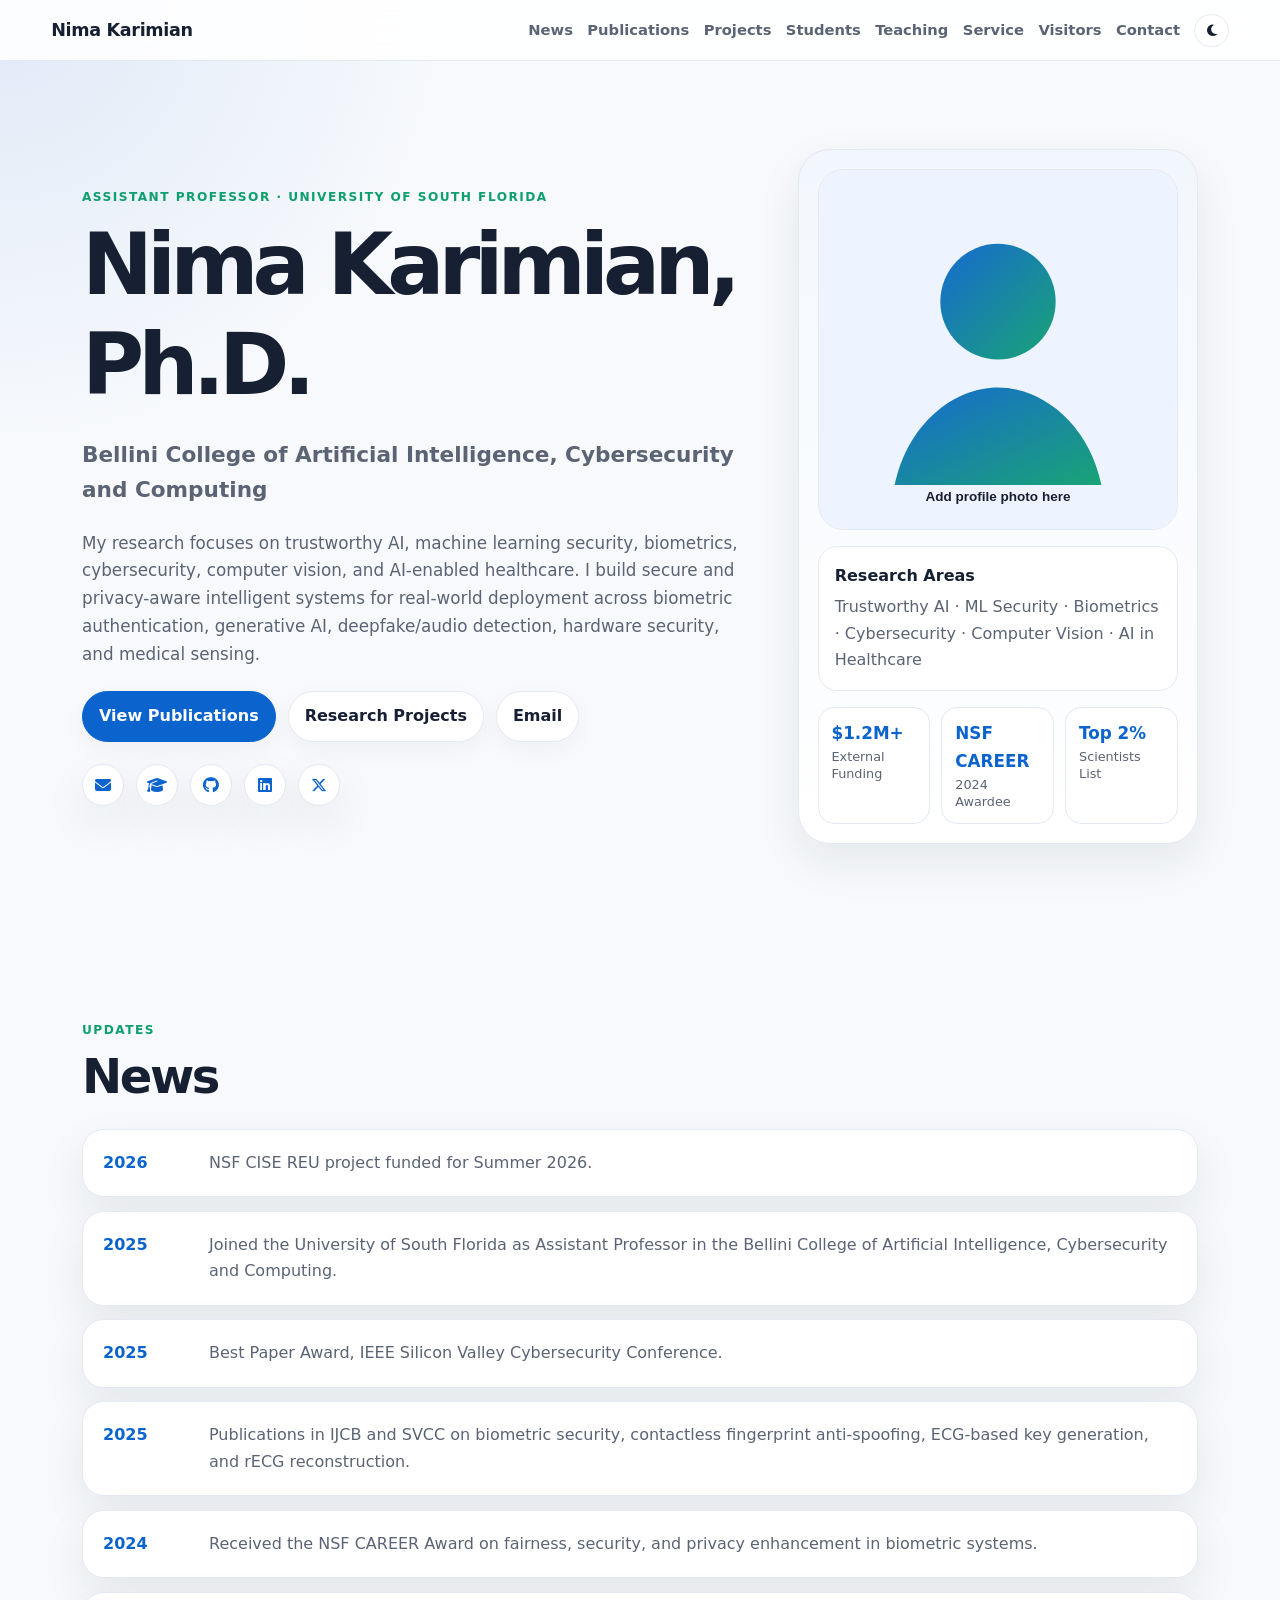
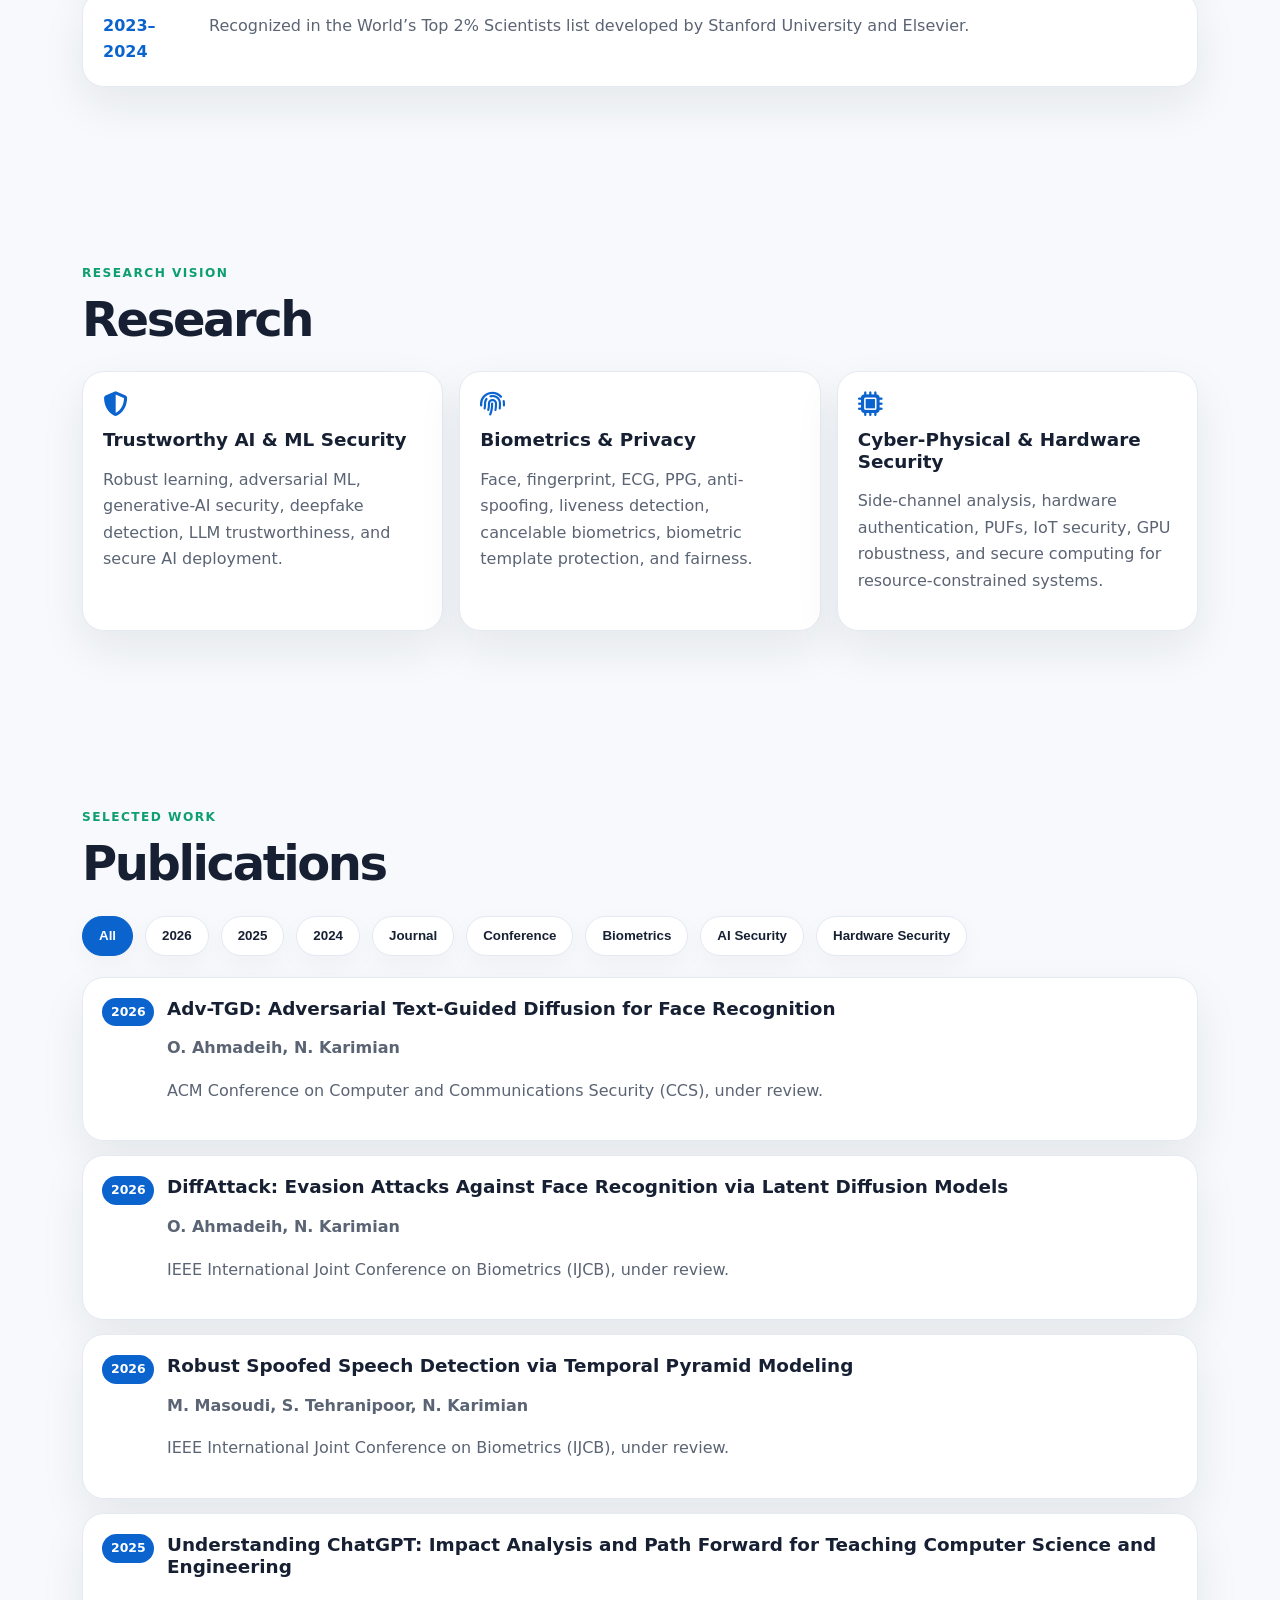
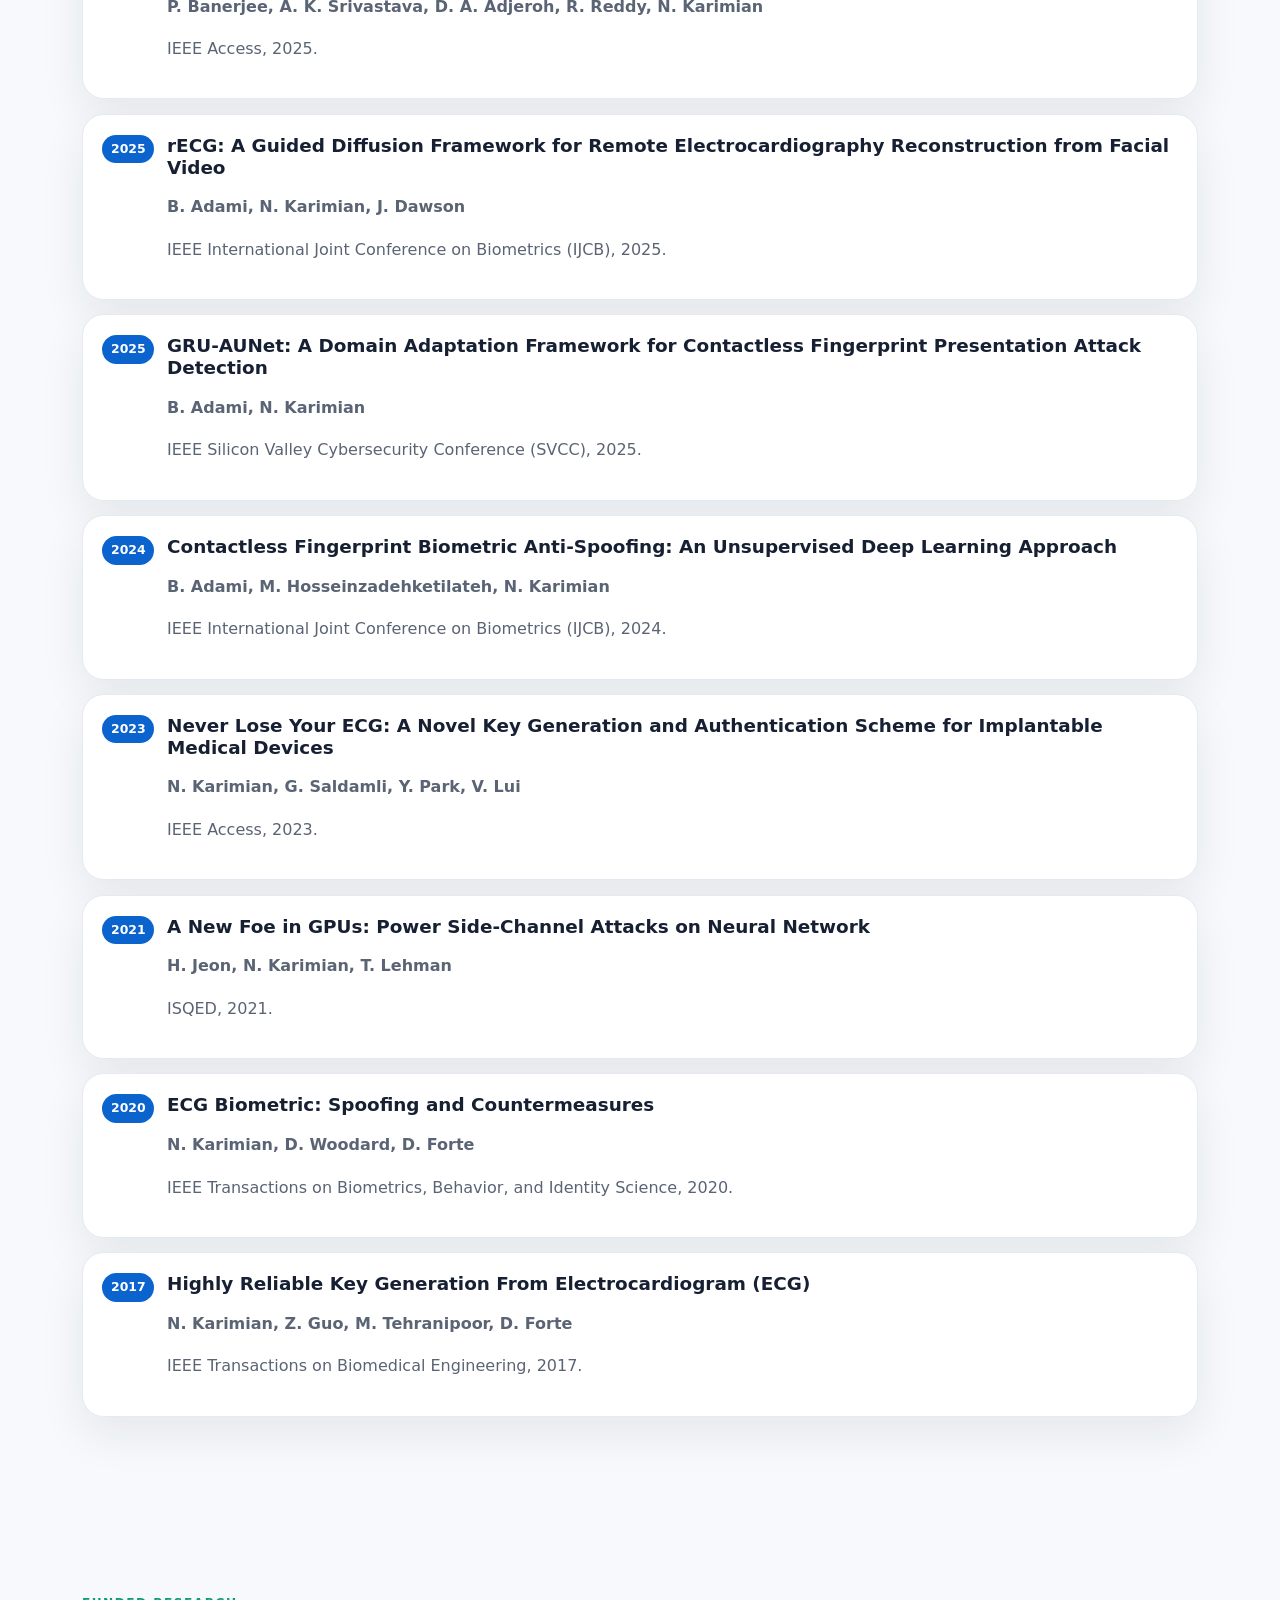
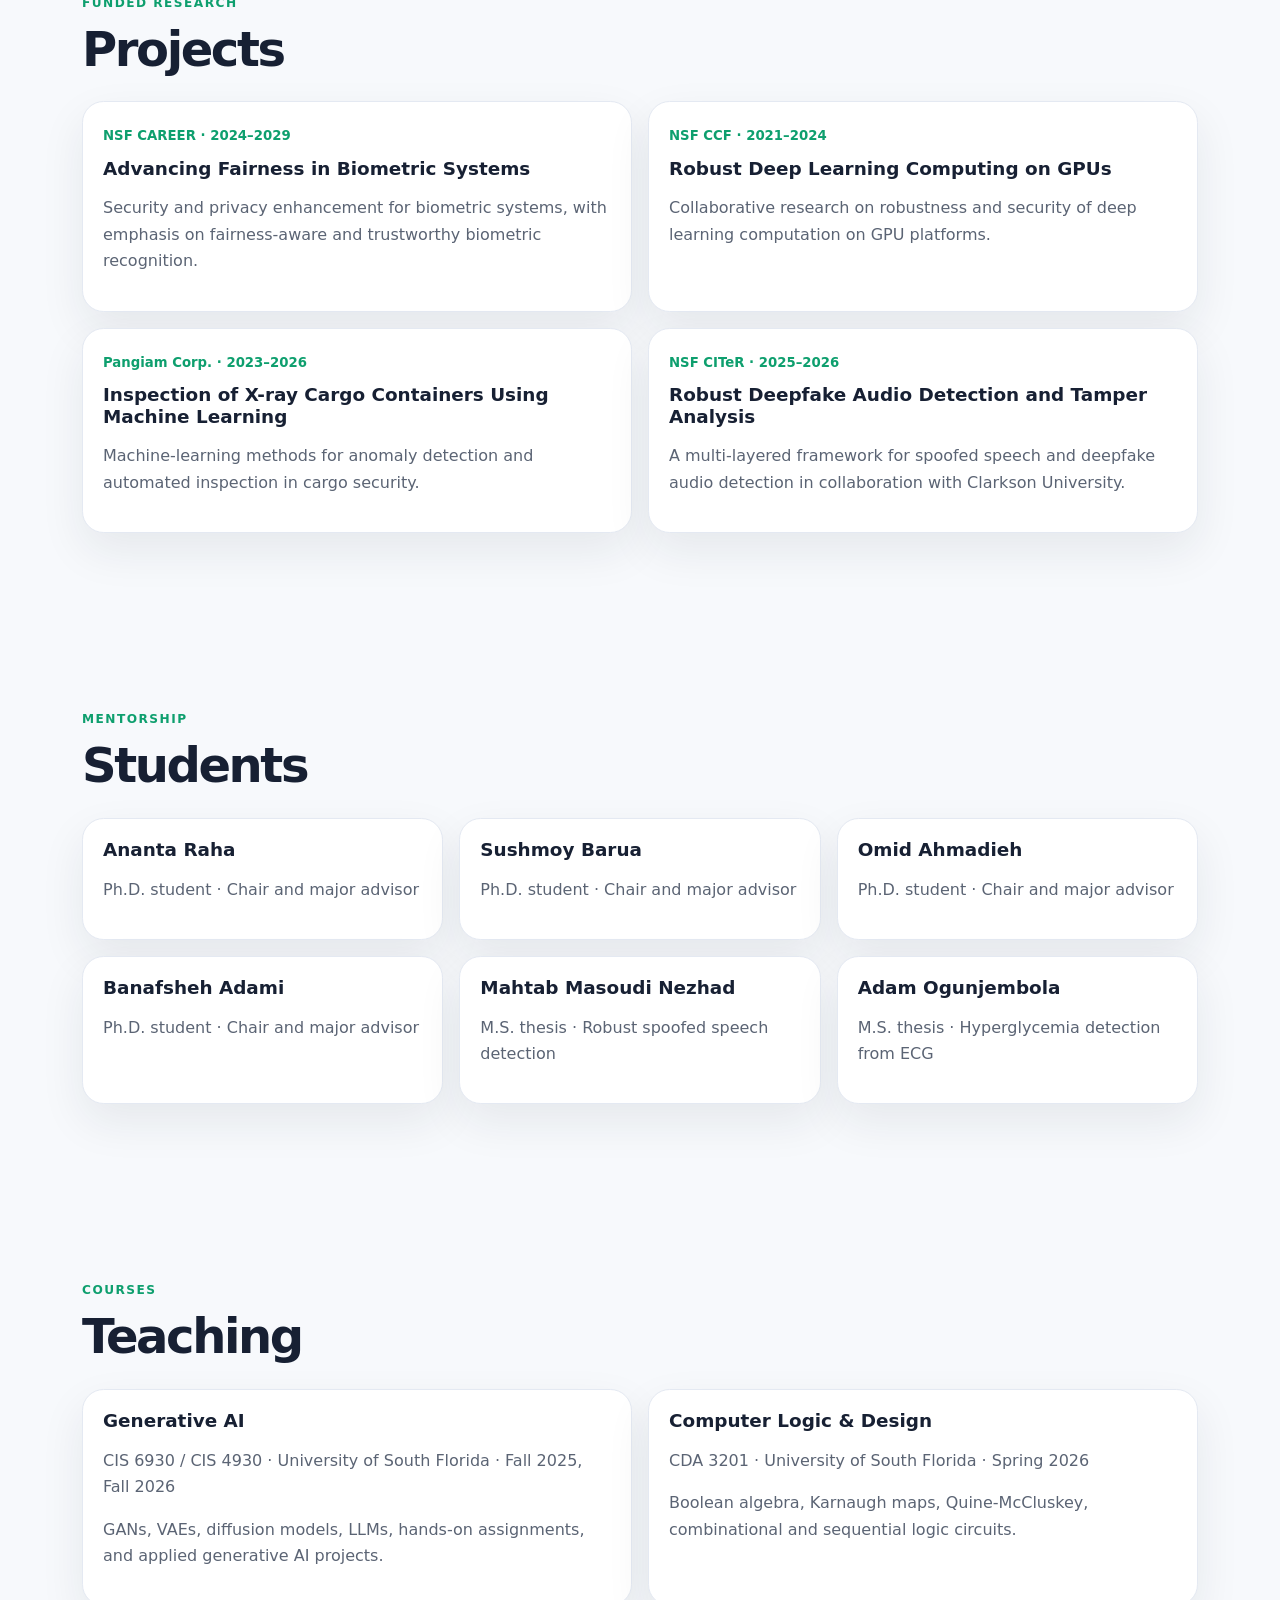
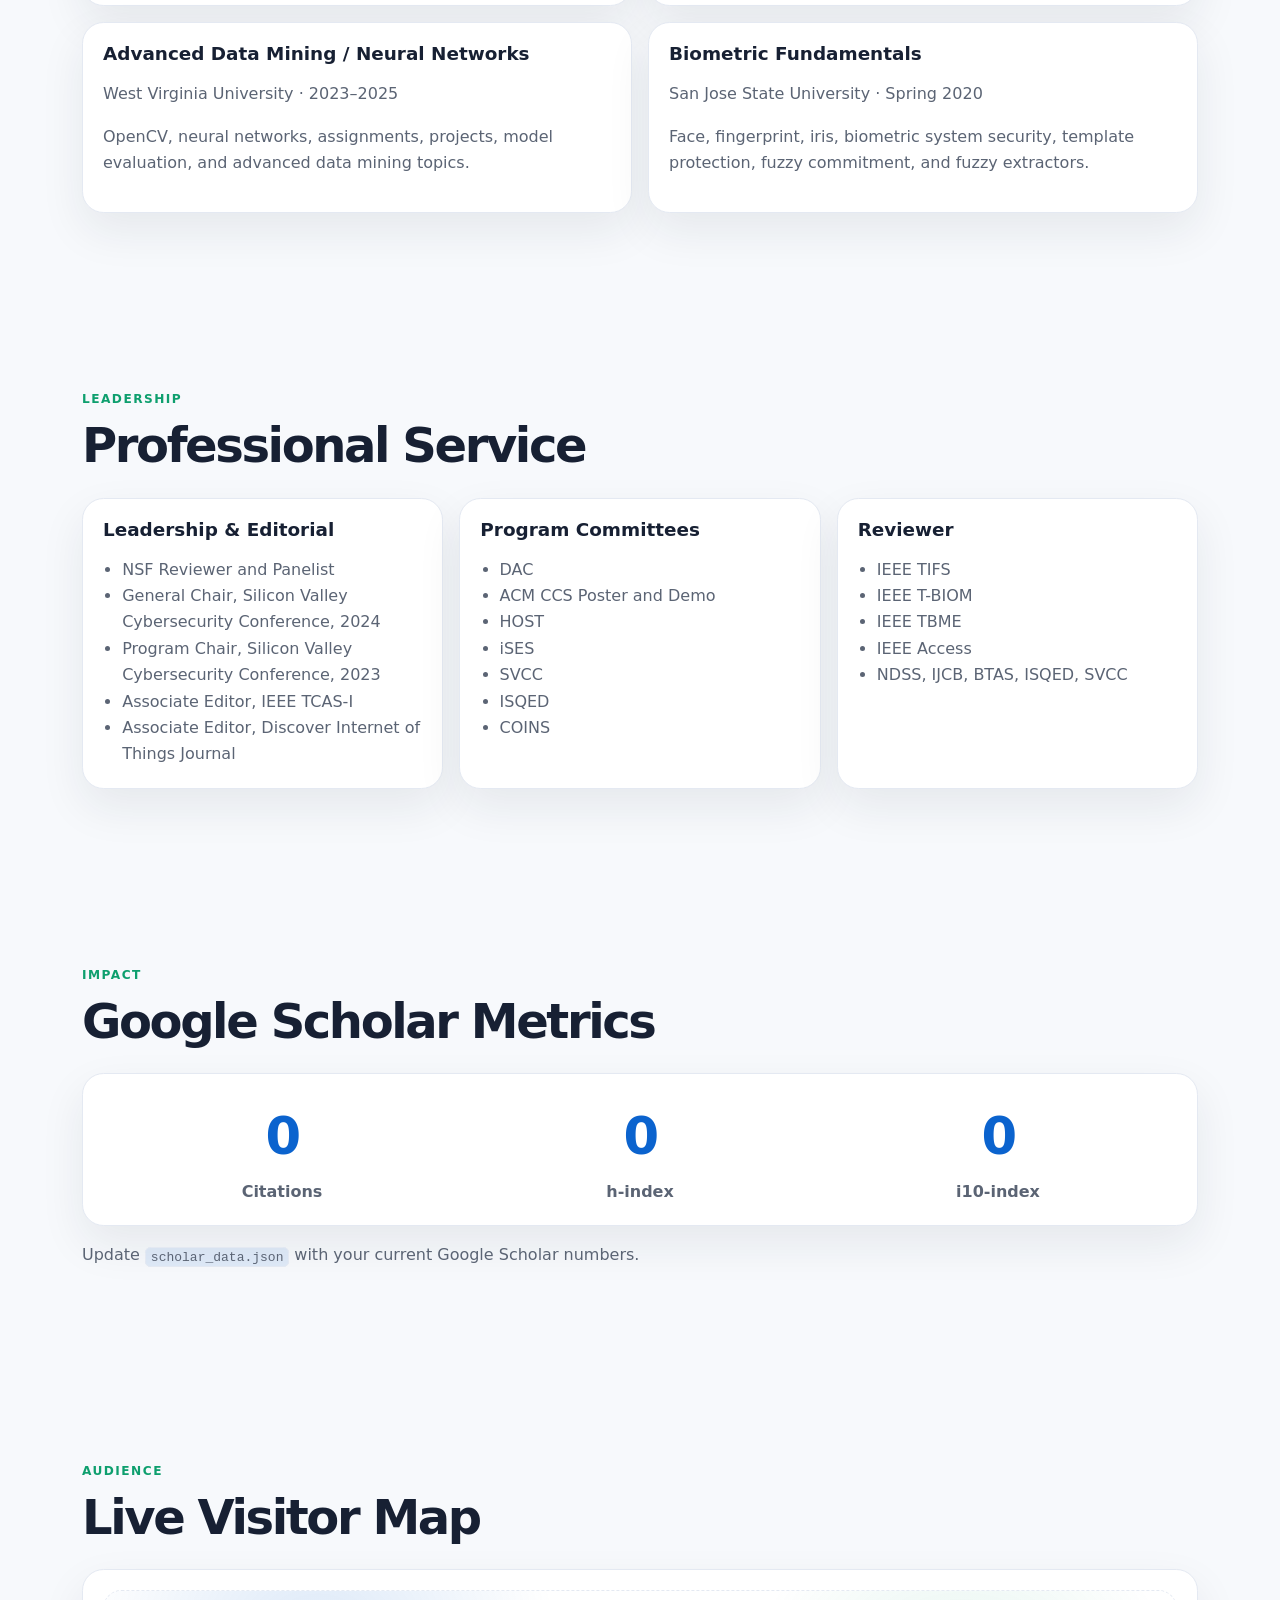
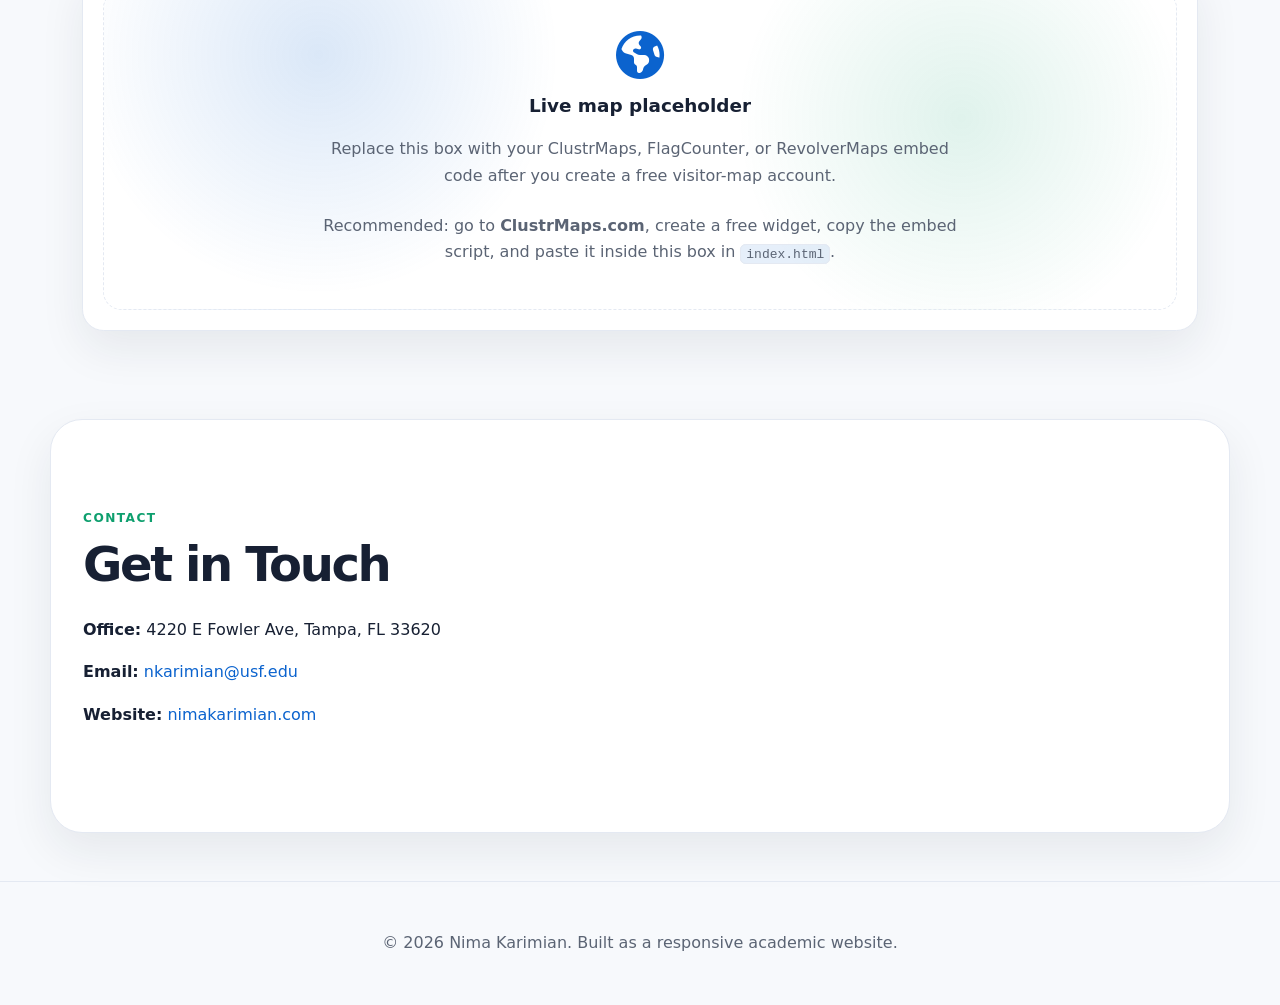
==== nima_karimian_modern_website_with_visit_map/index.html @ d0719737 "Add files via upload" ====
<!DOCTYPE html>
<html lang="en" data-theme="light">
<head>
  <meta charset="UTF-8" />
  <meta name="viewport" content="width=device-width, initial-scale=1.0" />
  <title>Nima Karimian | Academic Website</title>
  <meta name="description" content="Nima Karimian, Ph.D. — Assistant Professor at the University of South Florida. Research in Trustworthy AI, AI Security, Biometrics, Cybersecurity, Computer Vision, and AI in Healthcare." />
  <link rel="stylesheet" href="style.css" />
  <link rel="preconnect" href="https://cdnjs.cloudflare.com">
  <link rel="stylesheet" href="https://cdnjs.cloudflare.com/ajax/libs/font-awesome/6.5.0/css/all.min.css" />
</head>
<body>
  <header class="topbar">
    <a class="brand" href="#home">Nima Karimian</a>
    <button class="menu-toggle" aria-label="Open menu"><i class="fa-solid fa-bars"></i></button>
    <nav class="nav">
      <a href="#news">News</a>
      <a href="#publications">Publications</a>
      <a href="#projects">Projects</a>
      <a href="#students">Students</a>
      <a href="#teaching">Teaching</a>
      <a href="#service">Service</a>
      <a href="#visitors">Visitors</a>
      <a href="#contact">Contact</a>
      <button id="themeToggle" class="theme-toggle" aria-label="Toggle dark mode">
        <i class="fa-solid fa-moon"></i>
      </button>
    </nav>
  </header>

  <main>
    <section id="home" class="hero section">
      <div class="hero-text">
        <p class="eyebrow">Assistant Professor · University of South Florida</p>
        <h1>Nima Karimian, Ph.D.</h1>
        <p class="subtitle">
          Bellini College of Artificial Intelligence, Cybersecurity and Computing
        </p>
        <p class="hero-summary">
          My research focuses on trustworthy AI, machine learning security, biometrics, cybersecurity,
          computer vision, and AI-enabled healthcare. I build secure and privacy-aware intelligent systems
          for real-world deployment across biometric authentication, generative AI, deepfake/audio detection,
          hardware security, and medical sensing.
        </p>
        <div class="hero-actions">
          <a class="button primary" href="#publications">View Publications</a>
          <a class="button" href="#projects">Research Projects</a>
          <a class="button" href="mailto:nkarimian@usf.edu">Email</a>
        </div>
        <div class="socials">
          <a href="mailto:nkarimian@usf.edu" aria-label="Email" title="Email"><i class="fa-solid fa-envelope"></i></a>
          <a href="https://scholar.google.com/" target="_blank" rel="noopener" aria-label="Google Scholar" title="Google Scholar"><i class="fa-solid fa-graduation-cap"></i></a>
          <a href="https://github.com/" target="_blank" rel="noopener" aria-label="GitHub" title="GitHub"><i class="fa-brands fa-github"></i></a>
          <a href="https://www.linkedin.com/" target="_blank" rel="noopener" aria-label="LinkedIn" title="LinkedIn"><i class="fa-brands fa-linkedin"></i></a>
          <a href="https://x.com/" target="_blank" rel="noopener" aria-label="X / Twitter" title="X / Twitter"><i class="fa-brands fa-x-twitter"></i></a>
        </div>
      </div>
      <div class="hero-card">
        <img src="assets/profile-placeholder.svg" alt="Portrait placeholder for Nima Karimian" class="profile-img" />
        <div class="quick-card">
          <strong>Research Areas</strong>
          <span>Trustworthy AI · ML Security · Biometrics · Cybersecurity · Computer Vision · AI in Healthcare</span>
        </div>
        <div class="metrics-grid">
          <div><b>$1.2M+</b><span>External Funding</span></div>
          <div><b>NSF CAREER</b><span>2024 Awardee</span></div>
          <div><b>Top 2%</b><span>Scientists List</span></div>
        </div>
      </div>
    </section>

    <section id="news" class="section">
      <div class="section-heading">
        <p class="eyebrow">Updates</p>
        <h2>News</h2>
      </div>
      <div class="timeline">
        <article><time>2026</time><p>NSF CISE REU project funded for Summer 2026.</p></article>
        <article><time>2025</time><p>Joined the University of South Florida as Assistant Professor in the Bellini College of Artificial Intelligence, Cybersecurity and Computing.</p></article>
        <article><time>2025</time><p>Best Paper Award, IEEE Silicon Valley Cybersecurity Conference.</p></article>
        <article><time>2025</time><p>Publications in IJCB and SVCC on biometric security, contactless fingerprint anti-spoofing, ECG-based key generation, and rECG reconstruction.</p></article>
        <article><time>2024</time><p>Received the NSF CAREER Award on fairness, security, and privacy enhancement in biometric systems.</p></article>
        <article><time>2023–2024</time><p>Recognized in the World’s Top 2% Scientists list developed by Stanford University and Elsevier.</p></article>
      </div>
    </section>

    <section id="research" class="section">
      <div class="section-heading">
        <p class="eyebrow">Research Vision</p>
        <h2>Research</h2>
      </div>
      <div class="cards three">
        <article class="card">
          <i class="fa-solid fa-shield-halved"></i>
          <h3>Trustworthy AI & ML Security</h3>
          <p>Robust learning, adversarial ML, generative-AI security, deepfake detection, LLM trustworthiness, and secure AI deployment.</p>
        </article>
        <article class="card">
          <i class="fa-solid fa-fingerprint"></i>
          <h3>Biometrics & Privacy</h3>
          <p>Face, fingerprint, ECG, PPG, anti-spoofing, liveness detection, cancelable biometrics, biometric template protection, and fairness.</p>
        </article>
        <article class="card">
          <i class="fa-solid fa-microchip"></i>
          <h3>Cyber-Physical & Hardware Security</h3>
          <p>Side-channel analysis, hardware authentication, PUFs, IoT security, GPU robustness, and secure computing for resource-constrained systems.</p>
        </article>
      </div>
    </section>

    <section id="publications" class="section">
      <div class="section-heading">
        <p class="eyebrow">Selected Work</p>
        <h2>Publications</h2>
      </div>
      <div class="filters" aria-label="Publication filters">
        <button class="filter active" data-filter="all">All</button>
        <button class="filter" data-filter="2026">2026</button>
        <button class="filter" data-filter="2025">2025</button>
        <button class="filter" data-filter="2024">2024</button>
        <button class="filter" data-filter="journal">Journal</button>
        <button class="filter" data-filter="conference">Conference</button>
        <button class="filter" data-filter="biometrics">Biometrics</button>
        <button class="filter" data-filter="ai-security">AI Security</button>
        <button class="filter" data-filter="hardware">Hardware Security</button>
      </div>
      <div class="publication-list">
        <article class="publication" data-tags="2026 conference ai-security biometrics generative-ai">
          <span class="pub-year">2026</span>
          <h3>Adv-TGD: Adversarial Text-Guided Diffusion for Face Recognition</h3>
          <p><strong>O. Ahmadeih, N. Karimian</strong></p>
          <p>ACM Conference on Computer and Communications Security (CCS), under review.</p>
        </article>
        <article class="publication" data-tags="2026 conference biometrics ai-security">
          <span class="pub-year">2026</span>
          <h3>DiffAttack: Evasion Attacks Against Face Recognition via Latent Diffusion Models</h3>
          <p><strong>O. Ahmadeih, N. Karimian</strong></p>
          <p>IEEE International Joint Conference on Biometrics (IJCB), under review.</p>
        </article>
        <article class="publication" data-tags="2026 conference ai-security speech">
          <span class="pub-year">2026</span>
          <h3>Robust Spoofed Speech Detection via Temporal Pyramid Modeling</h3>
          <p><strong>M. Masoudi, S. Tehranipoor, N. Karimian</strong></p>
          <p>IEEE International Joint Conference on Biometrics (IJCB), under review.</p>
        </article>
        <article class="publication" data-tags="2025 journal ai teaching">
          <span class="pub-year">2025</span>
          <h3>Understanding ChatGPT: Impact Analysis and Path Forward for Teaching Computer Science and Engineering</h3>
          <p><strong>P. Banerjee, A. K. Srivastava, D. A. Adjeroh, R. Reddy, N. Karimian</strong></p>
          <p>IEEE Access, 2025.</p>
        </article>
        <article class="publication" data-tags="2025 conference biometrics healthcare generative-ai">
          <span class="pub-year">2025</span>
          <h3>rECG: A Guided Diffusion Framework for Remote Electrocardiography Reconstruction from Facial Video</h3>
          <p><strong>B. Adami, N. Karimian, J. Dawson</strong></p>
          <p>IEEE International Joint Conference on Biometrics (IJCB), 2025.</p>
        </article>
        <article class="publication" data-tags="2025 conference biometrics ai-security">
          <span class="pub-year">2025</span>
          <h3>GRU-AUNet: A Domain Adaptation Framework for Contactless Fingerprint Presentation Attack Detection</h3>
          <p><strong>B. Adami, N. Karimian</strong></p>
          <p>IEEE Silicon Valley Cybersecurity Conference (SVCC), 2025.</p>
        </article>
        <article class="publication" data-tags="2024 conference biometrics ai-security">
          <span class="pub-year">2024</span>
          <h3>Contactless Fingerprint Biometric Anti-Spoofing: An Unsupervised Deep Learning Approach</h3>
          <p><strong>B. Adami, M. Hosseinzadehketilateh, N. Karimian</strong></p>
          <p>IEEE International Joint Conference on Biometrics (IJCB), 2024.</p>
        </article>
        <article class="publication" data-tags="2023 journal biometrics healthcare">
          <span class="pub-year">2023</span>
          <h3>Never Lose Your ECG: A Novel Key Generation and Authentication Scheme for Implantable Medical Devices</h3>
          <p><strong>N. Karimian, G. Saldamli, Y. Park, V. Lui</strong></p>
          <p>IEEE Access, 2023.</p>
        </article>
        <article class="publication" data-tags="2021 conference hardware ai-security">
          <span class="pub-year">2021</span>
          <h3>A New Foe in GPUs: Power Side-Channel Attacks on Neural Network</h3>
          <p><strong>H. Jeon, N. Karimian, T. Lehman</strong></p>
          <p>ISQED, 2021.</p>
        </article>
        <article class="publication" data-tags="2020 journal biometrics healthcare">
          <span class="pub-year">2020</span>
          <h3>ECG Biometric: Spoofing and Countermeasures</h3>
          <p><strong>N. Karimian, D. Woodard, D. Forte</strong></p>
          <p>IEEE Transactions on Biometrics, Behavior, and Identity Science, 2020.</p>
        </article>
        <article class="publication" data-tags="2017 journal hardware biometrics healthcare">
          <span class="pub-year">2017</span>
          <h3>Highly Reliable Key Generation From Electrocardiogram (ECG)</h3>
          <p><strong>N. Karimian, Z. Guo, M. Tehranipoor, D. Forte</strong></p>
          <p>IEEE Transactions on Biomedical Engineering, 2017.</p>
        </article>
      </div>
    </section>

    <section id="projects" class="section">
      <div class="section-heading">
        <p class="eyebrow">Funded Research</p>
        <h2>Projects</h2>
      </div>
      <div class="cards two">
        <article class="card project">
          <span>NSF CAREER · 2024–2029</span>
          <h3>Advancing Fairness in Biometric Systems</h3>
          <p>Security and privacy enhancement for biometric systems, with emphasis on fairness-aware and trustworthy biometric recognition.</p>
        </article>
        <article class="card project">
          <span>NSF CCF · 2021–2024</span>
          <h3>Robust Deep Learning Computing on GPUs</h3>
          <p>Collaborative research on robustness and security of deep learning computation on GPU platforms.</p>
        </article>
        <article class="card project">
          <span>Pangiam Corp. · 2023–2026</span>
          <h3>Inspection of X-ray Cargo Containers Using Machine Learning</h3>
          <p>Machine-learning methods for anomaly detection and automated inspection in cargo security.</p>
        </article>
        <article class="card project">
          <span>NSF CITeR · 2025–2026</span>
          <h3>Robust Deepfake Audio Detection and Tamper Analysis</h3>
          <p>A multi-layered framework for spoofed speech and deepfake audio detection in collaboration with Clarkson University.</p>
        </article>
      </div>
    </section>

    <section id="students" class="section">
      <div class="section-heading">
        <p class="eyebrow">Mentorship</p>
        <h2>Students</h2>
      </div>
      <div class="people-grid">
        <article><h3>Ananta Raha</h3><p>Ph.D. student · Chair and major advisor</p></article>
        <article><h3>Sushmoy Barua</h3><p>Ph.D. student · Chair and major advisor</p></article>
        <article><h3>Omid Ahmadieh</h3><p>Ph.D. student · Chair and major advisor</p></article>
        <article><h3>Banafsheh Adami</h3><p>Ph.D. student · Chair and major advisor</p></article>
        <article><h3>Mahtab Masoudi Nezhad</h3><p>M.S. thesis · Robust spoofed speech detection</p></article>
        <article><h3>Adam Ogunjembola</h3><p>M.S. thesis · Hyperglycemia detection from ECG</p></article>
      </div>
    </section>

    <section id="teaching" class="section">
      <div class="section-heading">
        <p class="eyebrow">Courses</p>
        <h2>Teaching</h2>
      </div>
      <div class="cards two">
        <article class="card">
          <h3>Generative AI</h3>
          <p>CIS 6930 / CIS 4930 · University of South Florida · Fall 2025, Fall 2026</p>
          <p>GANs, VAEs, diffusion models, LLMs, hands-on assignments, and applied generative AI projects.</p>
        </article>
        <article class="card">
          <h3>Computer Logic & Design</h3>
          <p>CDA 3201 · University of South Florida · Spring 2026</p>
          <p>Boolean algebra, Karnaugh maps, Quine-McCluskey, combinational and sequential logic circuits.</p>
        </article>
        <article class="card">
          <h3>Advanced Data Mining / Neural Networks</h3>
          <p>West Virginia University · 2023–2025</p>
          <p>OpenCV, neural networks, assignments, projects, model evaluation, and advanced data mining topics.</p>
        </article>
        <article class="card">
          <h3>Biometric Fundamentals</h3>
          <p>San Jose State University · Spring 2020</p>
          <p>Face, fingerprint, iris, biometric system security, template protection, fuzzy commitment, and fuzzy extractors.</p>
        </article>
      </div>
    </section>

    <section id="service" class="section">
      <div class="section-heading">
        <p class="eyebrow">Leadership</p>
        <h2>Professional Service</h2>
      </div>
      <div class="service-columns">
        <div>
          <h3>Leadership & Editorial</h3>
          <ul>
            <li>NSF Reviewer and Panelist</li>
            <li>General Chair, Silicon Valley Cybersecurity Conference, 2024</li>
            <li>Program Chair, Silicon Valley Cybersecurity Conference, 2023</li>
            <li>Associate Editor, IEEE TCAS-I</li>
            <li>Associate Editor, Discover Internet of Things Journal</li>
          </ul>
        </div>
        <div>
          <h3>Program Committees</h3>
          <ul>
            <li>DAC</li>
            <li>ACM CCS Poster and Demo</li>
            <li>HOST</li>
            <li>iSES</li>
            <li>SVCC</li>
            <li>ISQED</li>
            <li>COINS</li>
          </ul>
        </div>
        <div>
          <h3>Reviewer</h3>
          <ul>
            <li>IEEE TIFS</li>
            <li>IEEE T-BIOM</li>
            <li>IEEE TBME</li>
            <li>IEEE Access</li>
            <li>NDSS, IJCB, BTAS, ISQED, SVCC</li>
          </ul>
        </div>
      </div>
    </section>

    <section id="scholar" class="section scholar-section">
      <div class="section-heading">
        <p class="eyebrow">Impact</p>
        <h2>Google Scholar Metrics</h2>
      </div>
      <div class="scholar-card">
        <div><span id="citationCount">0</span><p>Citations</p></div>
        <div><span id="hIndex">0</span><p>h-index</p></div>
        <div><span id="i10Index">0</span><p>i10-index</p></div>
      </div>
      <p class="note">Update <code>scholar_data.json</code> with your current Google Scholar numbers.</p>
    </section>


    <section id="visitors" class="section">
      <div class="section-heading">
        <p class="eyebrow">Audience</p>
        <h2>Live Visitor Map</h2>
      </div>
      <div class="visitor-map-card">
        <div class="visitor-map-placeholder">
          <i class="fa-solid fa-earth-americas"></i>
          <h3>Live map placeholder</h3>
          <p>
            Replace this box with your ClustrMaps, FlagCounter, or RevolverMaps embed code after you create a free visitor-map account.
          </p>
          <p class="note">
            Recommended: go to <strong>ClustrMaps.com</strong>, create a free widget, copy the embed script, and paste it inside this box in <code>index.html</code>.
          </p>
        </div>
      </div>
    </section>

    <section id="contact" class="section contact">
      <div class="section-heading">
        <p class="eyebrow">Contact</p>
        <h2>Get in Touch</h2>
      </div>
      <p><strong>Office:</strong> 4220 E Fowler Ave, Tampa, FL 33620</p>
      <p><strong>Email:</strong> <a href="mailto:nkarimian@usf.edu">nkarimian@usf.edu</a></p>
      <p><strong>Website:</strong> <a href="http://nimakarimian.com/" target="_blank" rel="noopener">nimakarimian.com</a></p>
    </section>
  </main>

  <footer>
    <p>© <span id="year"></span> Nima Karimian. Built as a responsive academic website.</p>
  </footer>

  <script src="script.js"></script>
</body>
</html>
---- nima_karimian_modern_website_with_visit_map/style.css ----
:root {
  --bg: #f7f9fc;
  --panel: #ffffff;
  --text: #172033;
  --muted: #5b6474;
  --primary: #0b63ce;
  --primary-2: #0e9f6e;
  --border: #e4e9f2;
  --shadow: 0 18px 45px rgba(22, 32, 51, 0.08);
}

html[data-theme="dark"] {
  --bg: #0d1117;
  --panel: #141b24;
  --text: #eef4ff;
  --muted: #a5b0c0;
  --primary: #58a6ff;
  --primary-2: #3fb950;
  --border: #273241;
  --shadow: 0 18px 45px rgba(0, 0, 0, 0.35);
}

* { box-sizing: border-box; }
html { scroll-behavior: smooth; }
body {
  margin: 0;
  font-family: Inter, ui-sans-serif, system-ui, -apple-system, BlinkMacSystemFont, "Segoe UI", sans-serif;
  background: radial-gradient(circle at top left, rgba(11,99,206,0.10), transparent 28rem), var(--bg);
  color: var(--text);
  line-height: 1.65;
}

a { color: var(--primary); text-decoration: none; }
a:hover { text-decoration: underline; }

.topbar {
  position: sticky;
  top: 0;
  z-index: 50;
  display: flex;
  justify-content: space-between;
  align-items: center;
  gap: 1rem;
  padding: 0.85rem clamp(1rem, 4vw, 4rem);
  border-bottom: 1px solid var(--border);
  background: color-mix(in srgb, var(--panel) 88%, transparent);
  backdrop-filter: blur(16px);
}

.brand {
  font-weight: 800;
  color: var(--text);
  letter-spacing: -0.02em;
  font-size: 1.1rem;
}

.nav {
  display: flex;
  align-items: center;
  gap: 0.9rem;
}
.nav a {
  font-size: 0.92rem;
  color: var(--muted);
  font-weight: 650;
}
.nav a:hover { color: var(--primary); }

.theme-toggle, .menu-toggle {
  border: 1px solid var(--border);
  background: var(--panel);
  color: var(--text);
  border-radius: 999px;
  padding: 0.5rem 0.7rem;
  cursor: pointer;
}
.menu-toggle { display: none; }

.section {
  max-width: 1180px;
  margin: 0 auto;
  padding: 5.5rem clamp(1rem, 4vw, 2rem);
  scroll-margin-top: 5rem;
}

.hero {
  min-height: calc(100vh - 70px);
  display: grid;
  grid-template-columns: minmax(0, 1.25fr) minmax(300px, 0.75fr);
  align-items: center;
  gap: 3rem;
}

.eyebrow {
  color: var(--primary-2);
  font-weight: 800;
  text-transform: uppercase;
  letter-spacing: 0.12em;
  font-size: 0.76rem;
  margin: 0 0 0.5rem;
}

h1, h2, h3 { line-height: 1.18; margin-top: 0; }
h1 { font-size: clamp(2.6rem, 8vw, 5.3rem); letter-spacing: -0.07em; margin-bottom: 1rem; }
h2 { font-size: clamp(2rem, 4vw, 3rem); letter-spacing: -0.05em; margin-bottom: 0.75rem; }
h3 { font-size: 1.15rem; margin-bottom: 0.4rem; }
.subtitle { font-size: clamp(1.1rem, 2vw, 1.35rem); color: var(--muted); font-weight: 650; max-width: 760px; }
.hero-summary { color: var(--muted); font-size: 1.05rem; max-width: 760px; }

.hero-actions, .filters, .socials {
  display: flex;
  flex-wrap: wrap;
  gap: 0.75rem;
  align-items: center;
  margin-top: 1.4rem;
}
.button, .filter {
  display: inline-flex;
  align-items: center;
  border: 1px solid var(--border);
  background: var(--panel);
  color: var(--text);
  padding: 0.72rem 1rem;
  border-radius: 999px;
  font-weight: 800;
  box-shadow: 0 8px 25px rgba(0,0,0,0.04);
  cursor: pointer;
}
.button.primary, .filter.active {
  background: var(--primary);
  border-color: var(--primary);
  color: white;
}
.socials a {
  width: 42px; height: 42px;
  display: grid; place-items: center;
  border-radius: 50%;
  background: var(--panel);
  border: 1px solid var(--border);
  box-shadow: var(--shadow);
}
.hero-card {
  background: linear-gradient(180deg, color-mix(in srgb, var(--panel) 95%, var(--primary)), var(--panel));
  border: 1px solid var(--border);
  border-radius: 2rem;
  padding: 1.2rem;
  box-shadow: var(--shadow);
}
.profile-img {
  display: block;
  width: 100%;
  border-radius: 1.6rem;
  background: var(--bg);
  border: 1px solid var(--border);
}
.quick-card {
  margin: 1rem 0;
  border: 1px solid var(--border);
  border-radius: 1.2rem;
  padding: 1rem;
  display: grid;
  gap: 0.35rem;
  background: var(--panel);
}
.quick-card span { color: var(--muted); }
.metrics-grid {
  display: grid;
  grid-template-columns: repeat(3, 1fr);
  gap: 0.7rem;
}
.metrics-grid div {
  border: 1px solid var(--border);
  border-radius: 1rem;
  padding: 0.8rem;
  background: var(--panel);
}
.metrics-grid b { display: block; color: var(--primary); font-size: 1.05rem; }
.metrics-grid span { display: block; color: var(--muted); font-size: 0.8rem; line-height: 1.35; }

.section-heading { margin-bottom: 1.5rem; max-width: 760px; }
.cards { display: grid; gap: 1rem; }
.cards.two { grid-template-columns: repeat(2, minmax(0, 1fr)); }
.cards.three { grid-template-columns: repeat(3, minmax(0, 1fr)); }
.card, .publication, .people-grid article, .timeline article, .service-columns > div, .scholar-card {
  background: var(--panel);
  border: 1px solid var(--border);
  border-radius: 1.35rem;
  padding: 1.25rem;
  box-shadow: var(--shadow);
}
.card i { color: var(--primary); font-size: 1.55rem; margin-bottom: 0.75rem; }
.card p, .publication p, .people-grid p, li, .timeline p { color: var(--muted); }
.project span {
  display: inline-block;
  margin-bottom: 0.65rem;
  color: var(--primary-2);
  font-weight: 850;
  font-size: 0.83rem;
}

.timeline { display: grid; gap: 0.85rem; }
.timeline article {
  display: grid;
  grid-template-columns: 90px 1fr;
  align-items: start;
  gap: 1rem;
}
.timeline time { color: var(--primary); font-weight: 850; }
.timeline p { margin: 0; }

.publication-list { display: grid; gap: 0.9rem; margin-top: 1.3rem; }
.publication {
  position: relative;
  padding-left: 5.25rem;
}
.pub-year {
  position: absolute;
  left: 1.2rem;
  top: 1.25rem;
  color: white;
  background: var(--primary);
  border-radius: 999px;
  padding: 0.25rem 0.55rem;
  font-size: 0.78rem;
  font-weight: 850;
}

.people-grid {
  display: grid;
  grid-template-columns: repeat(3, minmax(0, 1fr));
  gap: 1rem;
}
.service-columns {
  display: grid;
  grid-template-columns: repeat(3, minmax(0, 1fr));
  gap: 1rem;
}
.service-columns ul { margin-bottom: 0; padding-left: 1.2rem; }

.scholar-card {
  display: grid;
  grid-template-columns: repeat(3, 1fr);
  text-align: center;
}
.scholar-card span {
  display: block;
  font-size: clamp(2rem, 5vw, 3.2rem);
  color: var(--primary);
  font-weight: 900;
  letter-spacing: -0.05em;
}
.scholar-card p { margin: 0; color: var(--muted); font-weight: 750; }
.note { color: var(--muted); }
code {
  background: color-mix(in srgb, var(--primary) 10%, transparent);
  border: 1px solid var(--border);
  border-radius: 0.35rem;
  padding: 0.1rem 0.3rem;
}

.contact {
  background: var(--panel);
  border: 1px solid var(--border);
  border-radius: 2rem;
  margin-bottom: 3rem;
  box-shadow: var(--shadow);
}
footer {
  border-top: 1px solid var(--border);
  text-align: center;
  color: var(--muted);
  padding: 2rem;
}

@media (max-width: 900px) {
  .menu-toggle { display: inline-flex; }
  .nav {
    display: none;
    position: absolute;
    left: 1rem;
    right: 1rem;
    top: 68px;
    background: var(--panel);
    border: 1px solid var(--border);
    border-radius: 1rem;
    padding: 1rem;
    flex-direction: column;
    align-items: flex-start;
    box-shadow: var(--shadow);
  }
  .nav.open { display: flex; }
  .hero { grid-template-columns: 1fr; padding-top: 3rem; }
  .cards.two, .cards.three, .people-grid, .service-columns { grid-template-columns: 1fr; }
  .metrics-grid, .scholar-card { grid-template-columns: 1fr; }
  .publication { padding-left: 1.25rem; padding-top: 3.2rem; }
  .timeline article { grid-template-columns: 1fr; }
}


.visitor-map-card {
  background: var(--panel);
  border: 1px solid var(--border);
  border-radius: 1.35rem;
  padding: 1.25rem;
  box-shadow: var(--shadow);
}
.visitor-map-placeholder {
  min-height: 320px;
  display: grid;
  place-items: center;
  text-align: center;
  border: 1px dashed var(--border);
  border-radius: 1.15rem;
  padding: 2rem;
  background:
    radial-gradient(circle at 20% 20%, color-mix(in srgb, var(--primary) 15%, transparent), transparent 15rem),
    radial-gradient(circle at 80% 40%, color-mix(in srgb, var(--primary-2) 13%, transparent), transparent 14rem);
}
.visitor-map-placeholder i {
  font-size: 3rem;
  color: var(--primary);
}
.visitor-map-placeholder h3 {
  margin-bottom: 0;
}
.visitor-map-placeholder p {
  max-width: 650px;
  color: var(--muted);
  margin: 0.25rem auto;
}
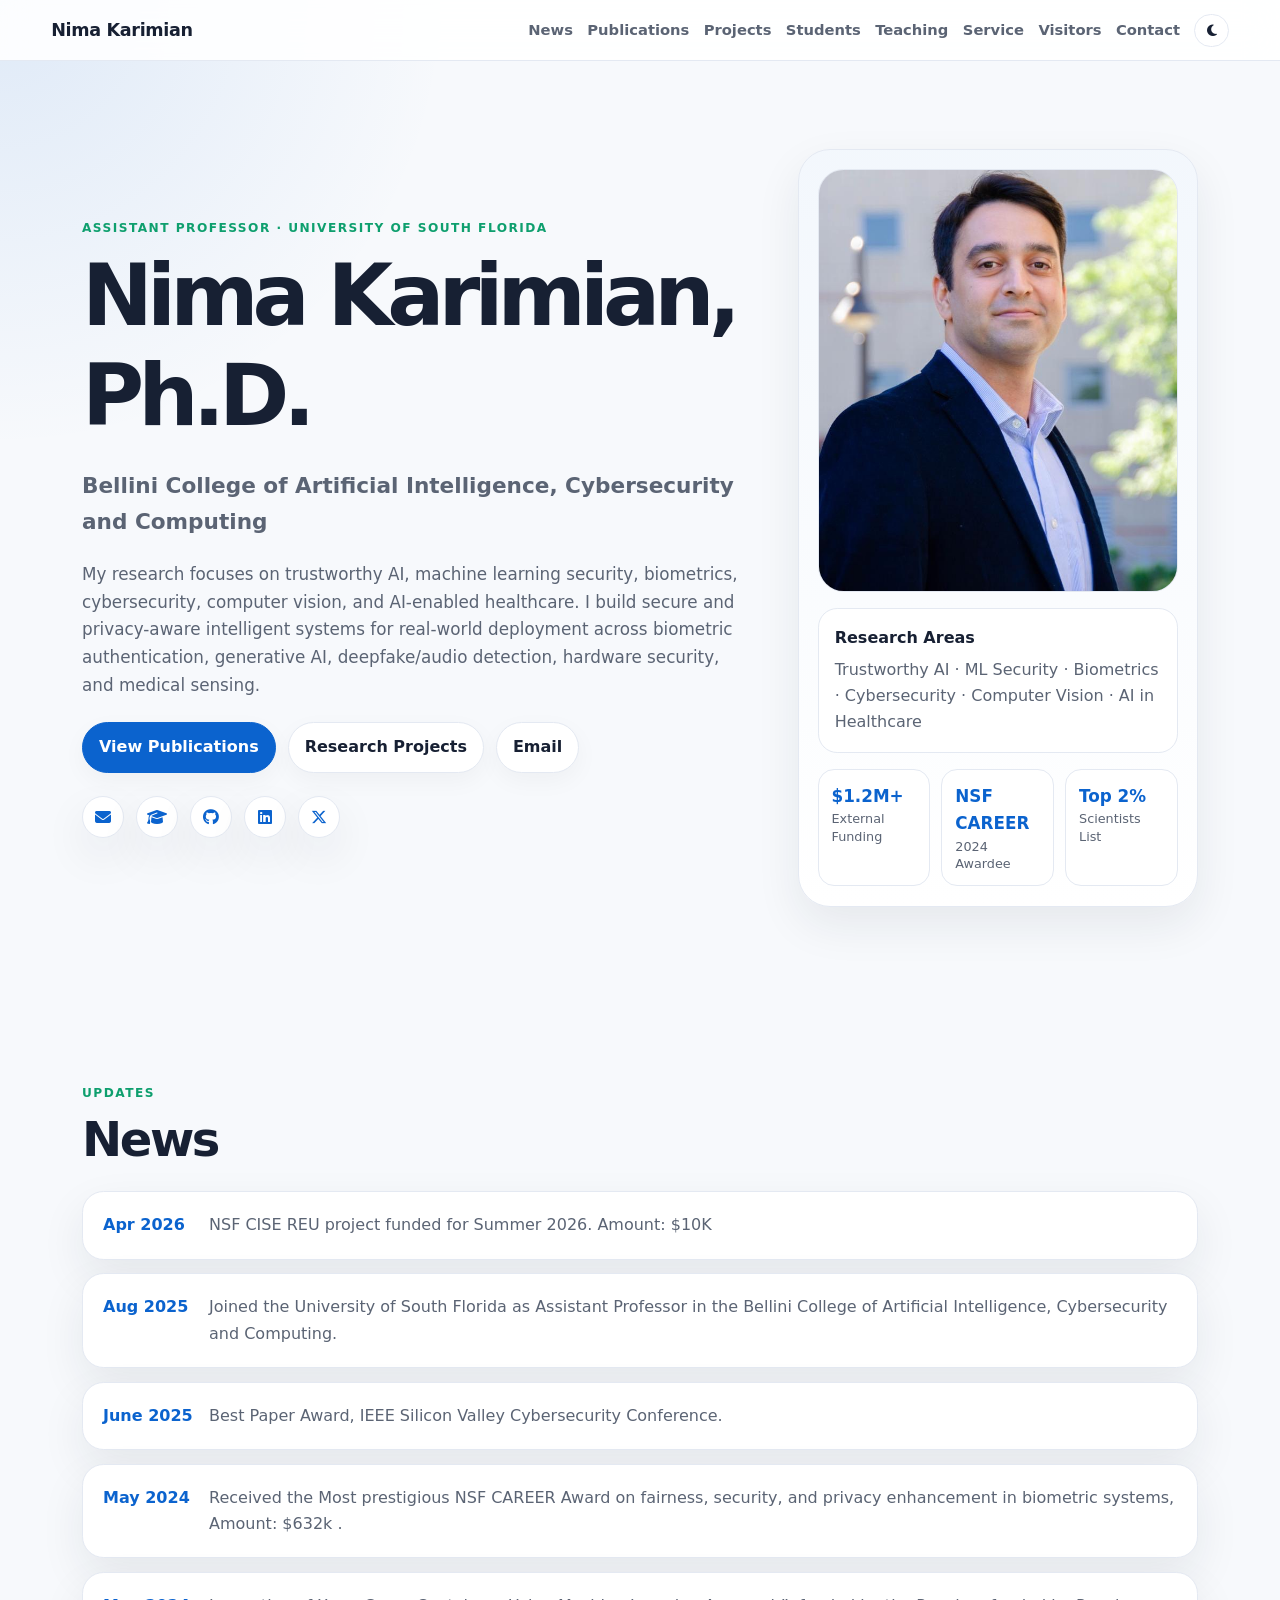
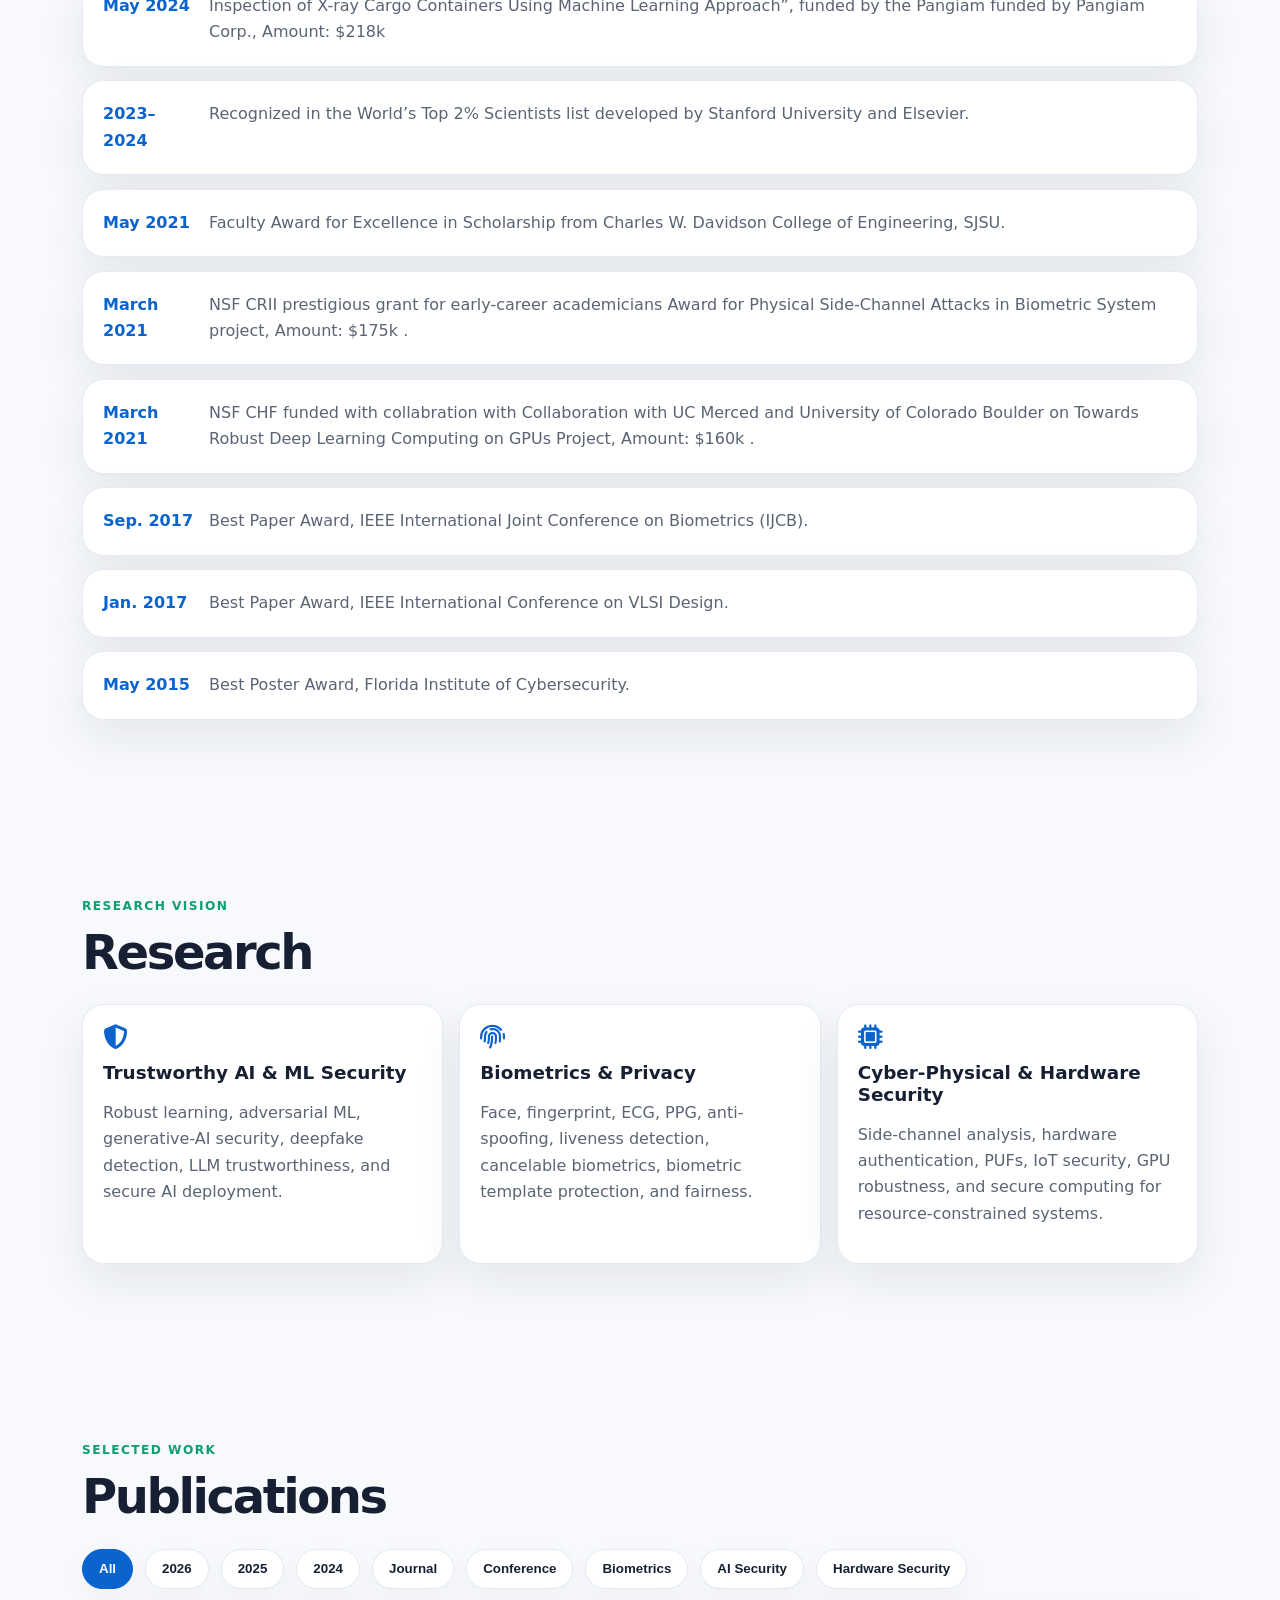
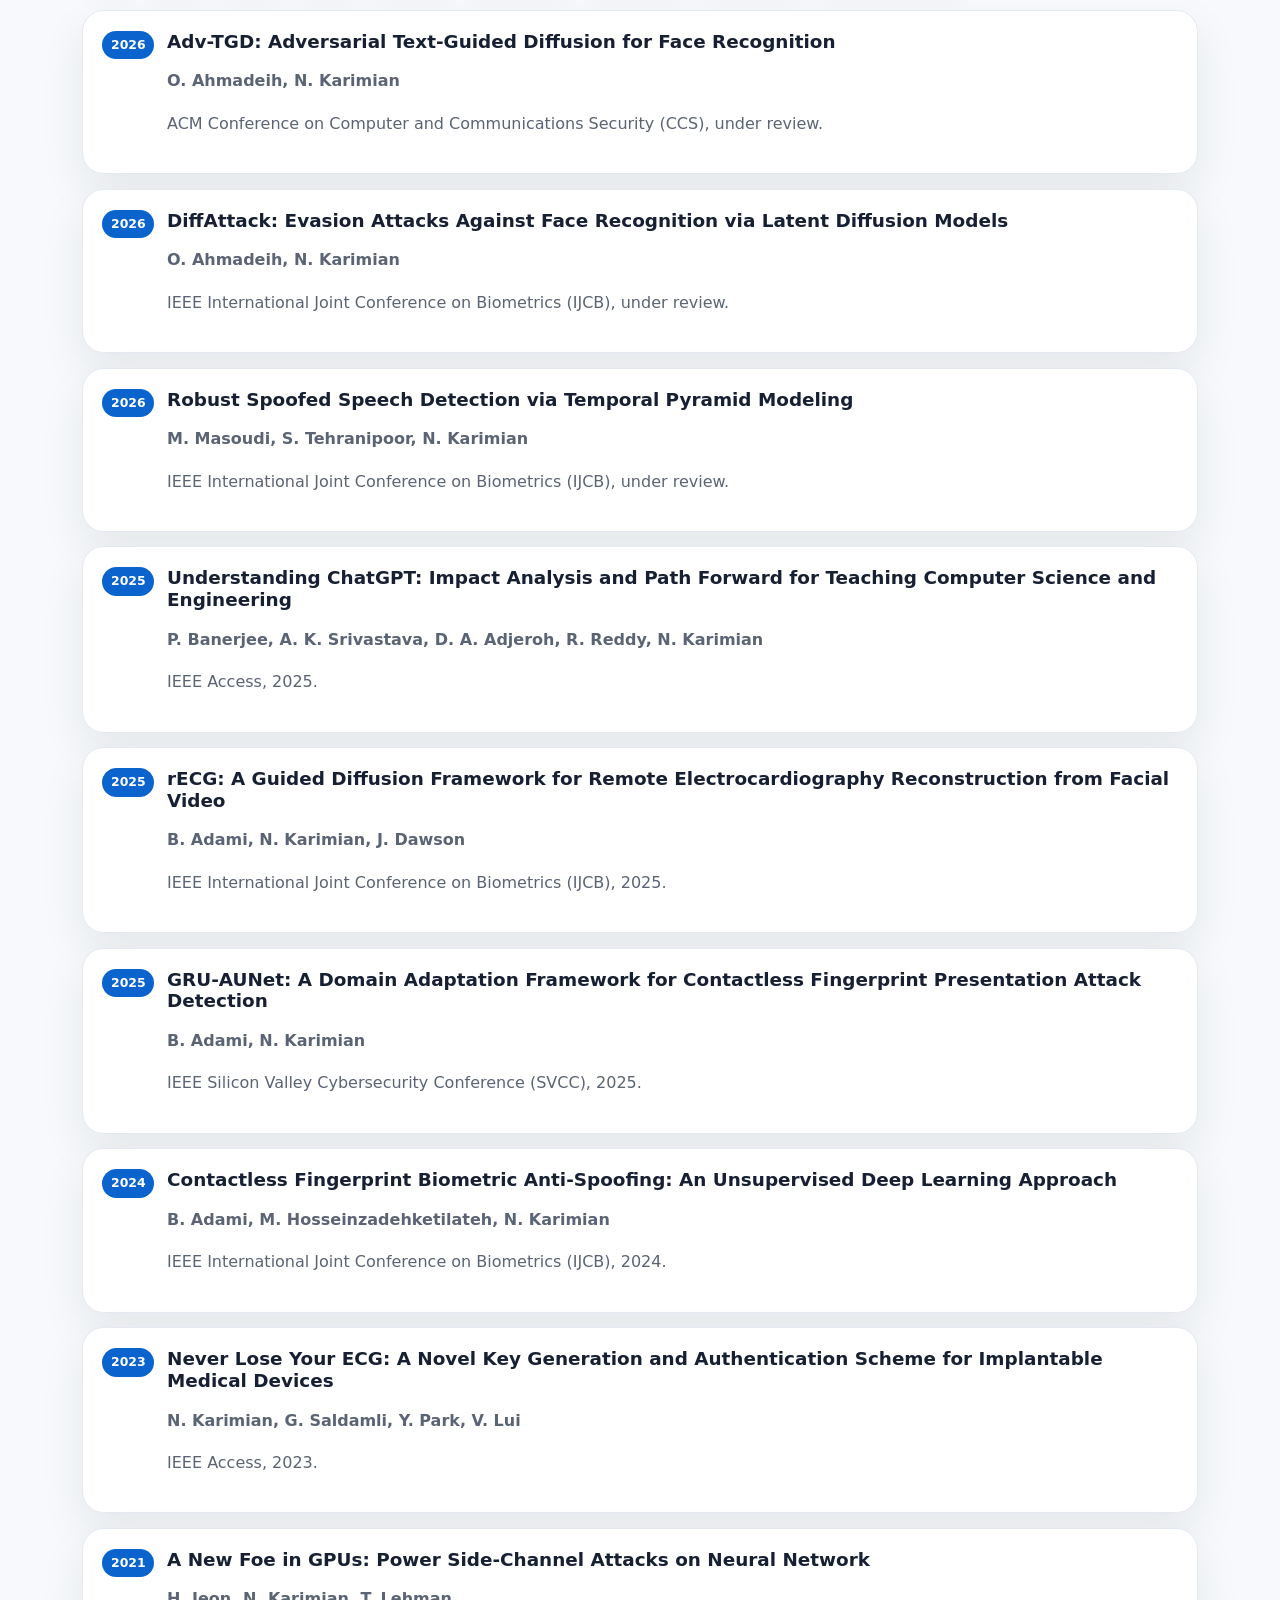
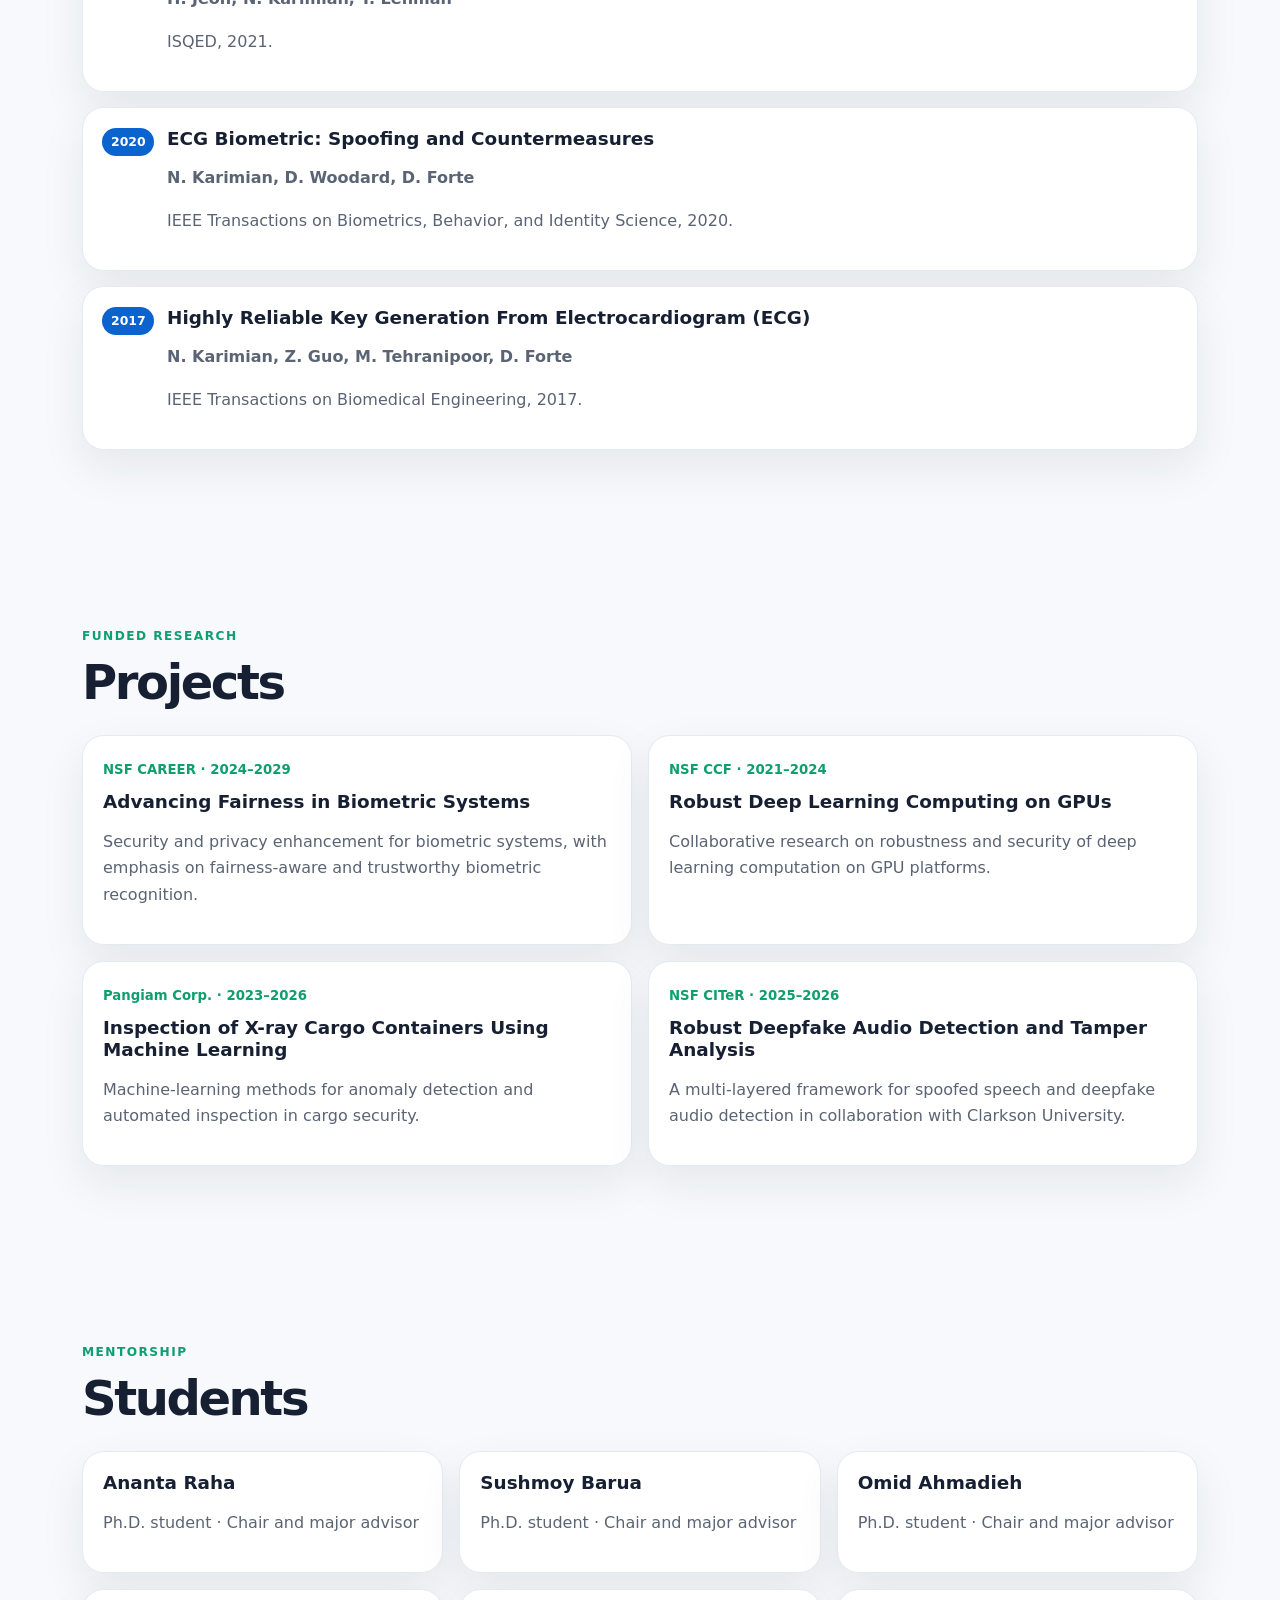
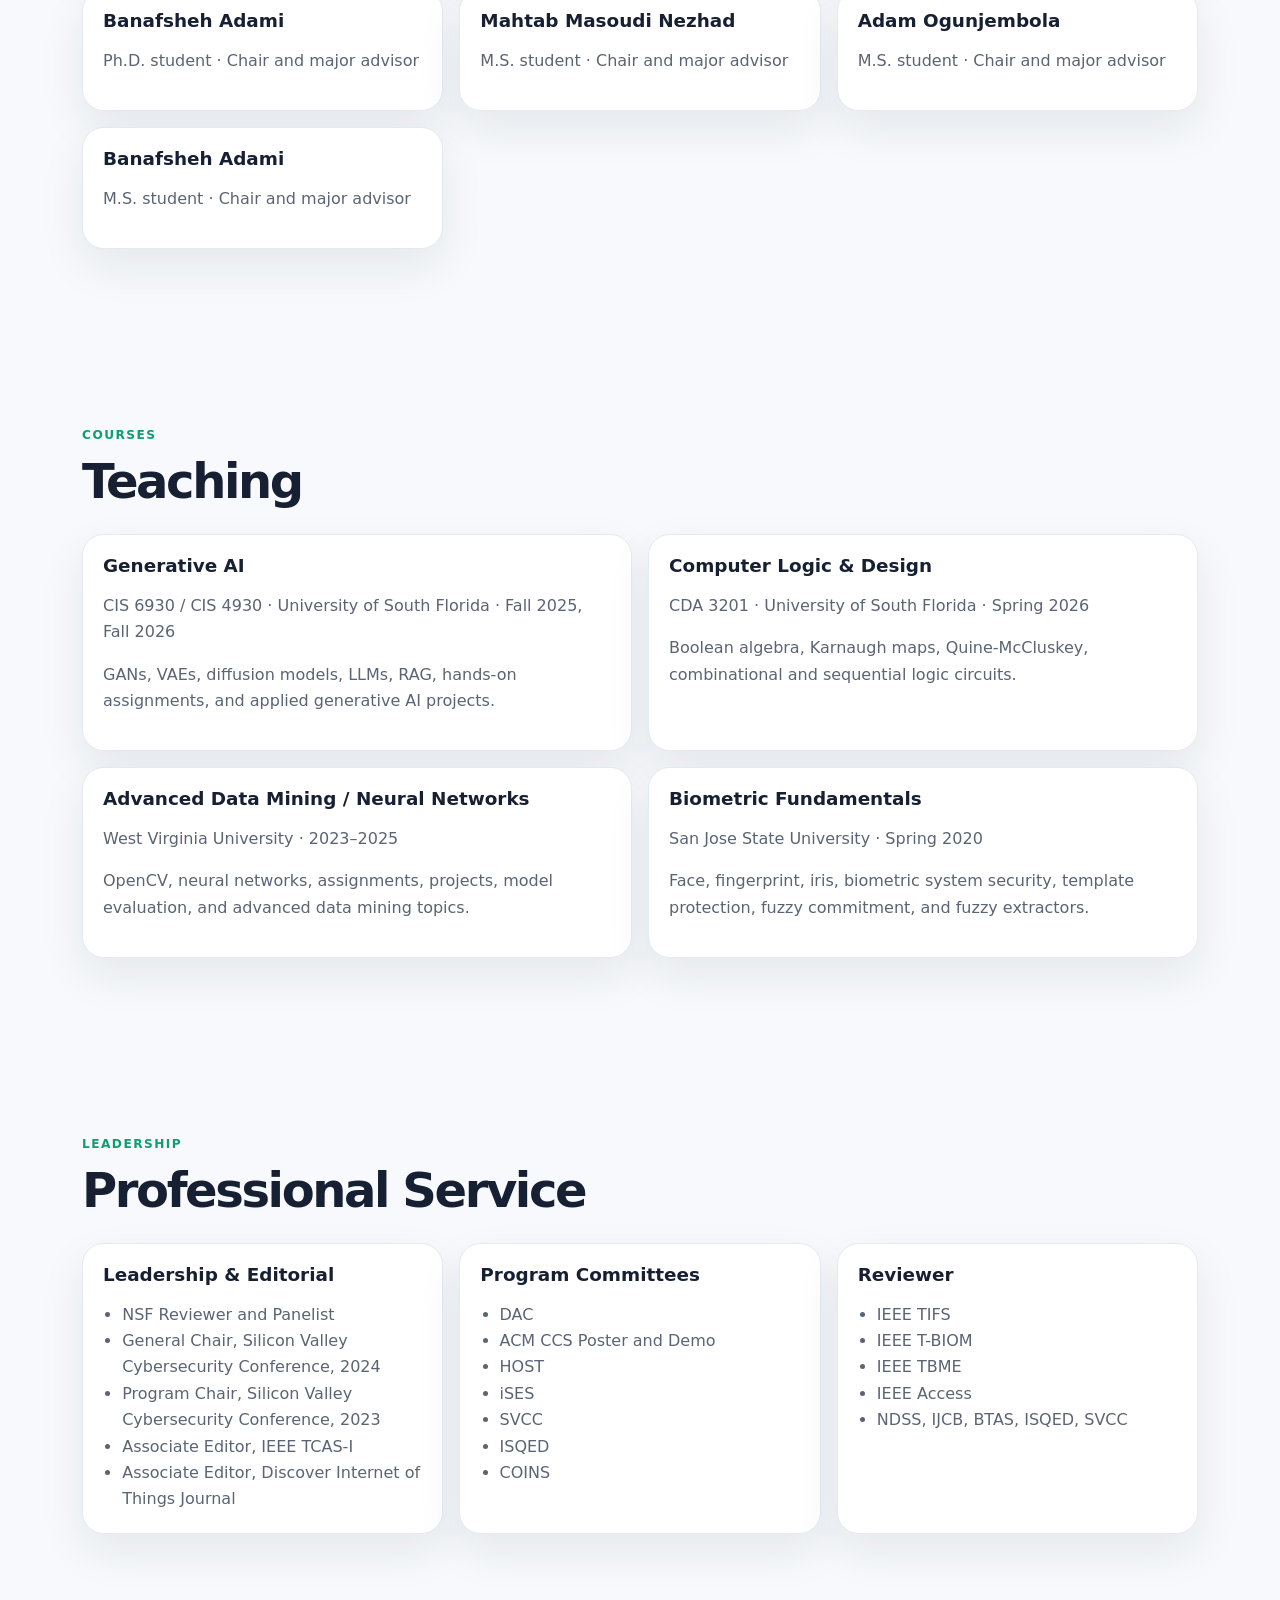
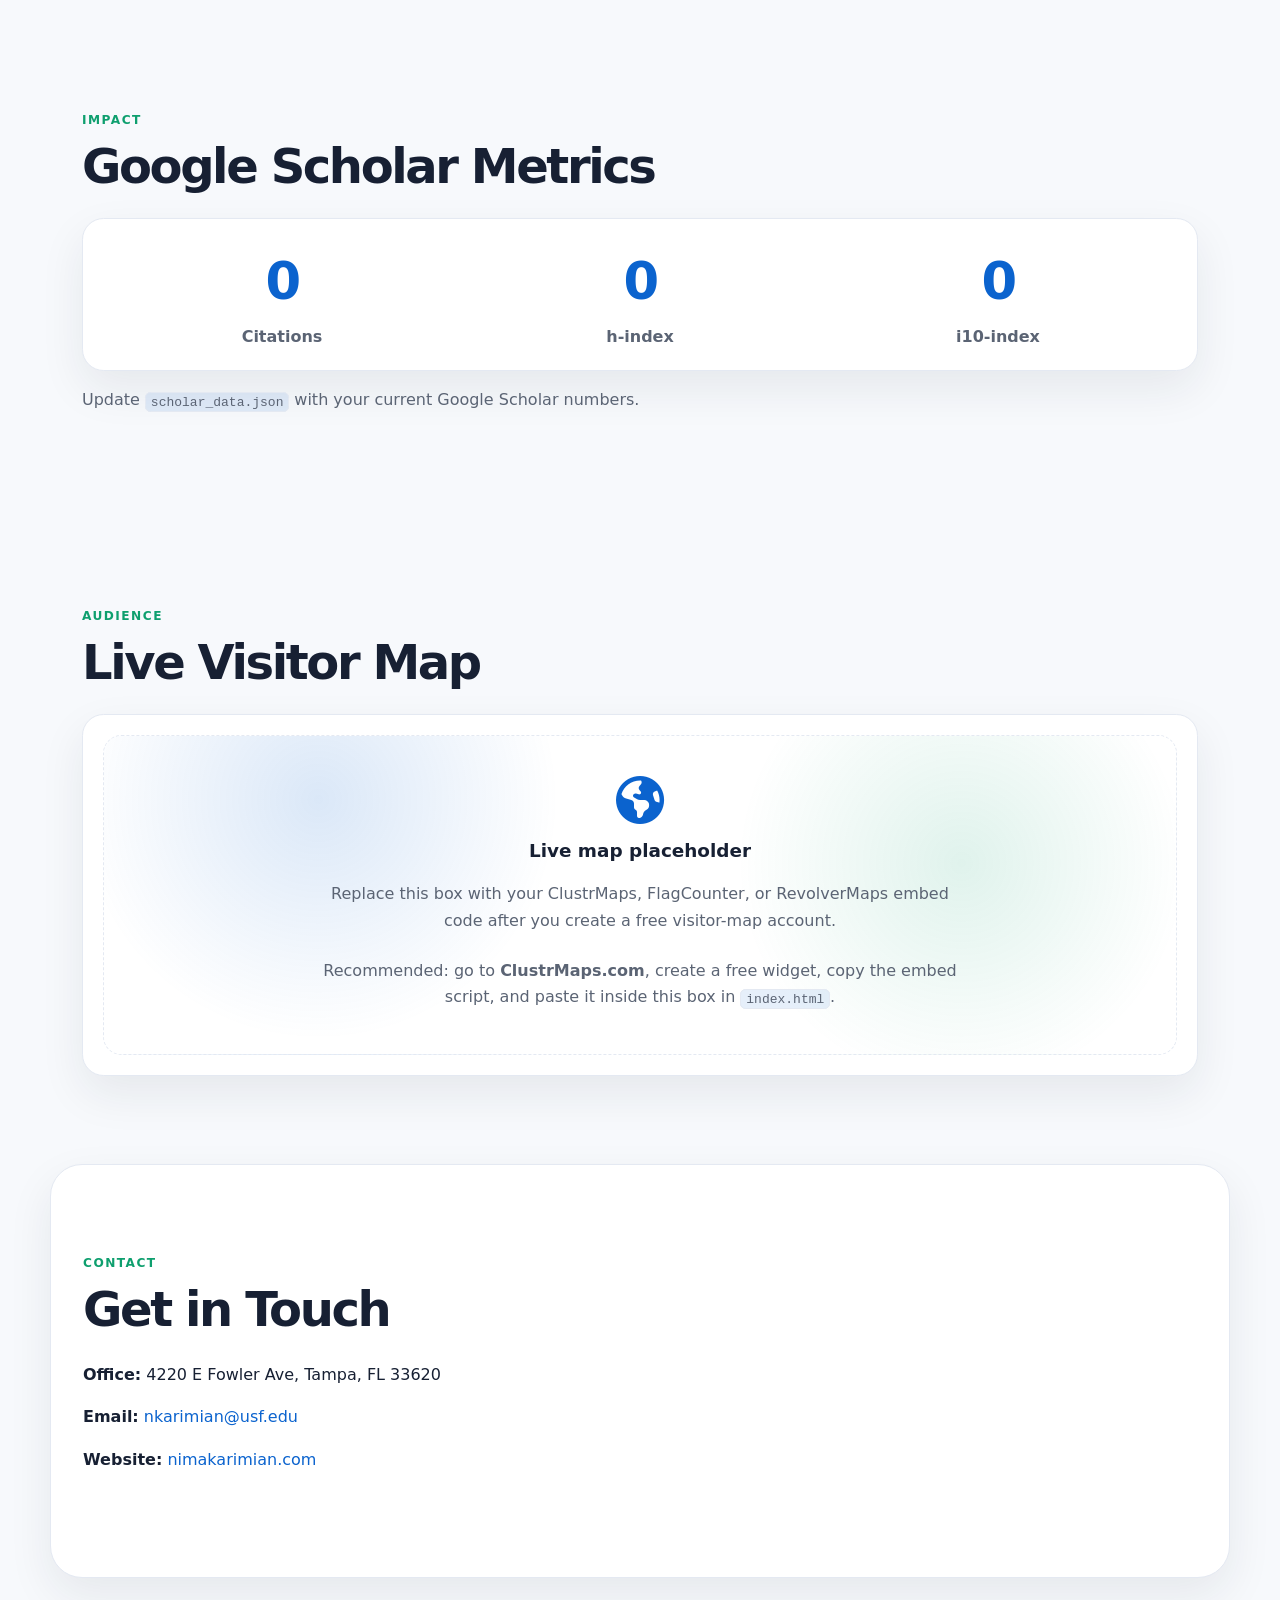
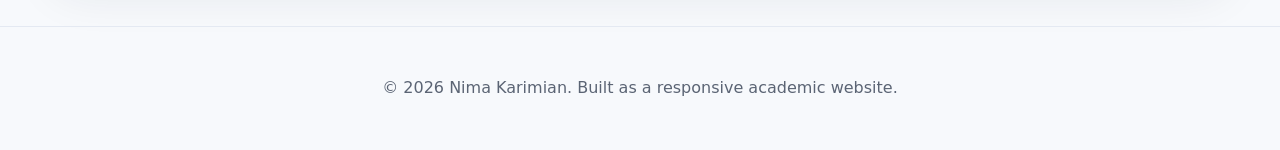
==== commit 942f50ca: "Update index.html" ====
--- a/nima_karimian_modern_website_with_visit_map/index.html
+++ b/nima_karimian_modern_website_with_visit_map/index.html
@@ -49,14 +49,14 @@
         </div>
         <div class="socials">
           <a href="mailto:nkarimian@usf.edu" aria-label="Email" title="Email"><i class="fa-solid fa-envelope"></i></a>
-          <a href="https://scholar.google.com/" target="_blank" rel="noopener" aria-label="Google Scholar" title="Google Scholar"><i class="fa-solid fa-graduation-cap"></i></a>
-          <a href="https://github.com/" target="_blank" rel="noopener" aria-label="GitHub" title="GitHub"><i class="fa-brands fa-github"></i></a>
-          <a href="https://www.linkedin.com/" target="_blank" rel="noopener" aria-label="LinkedIn" title="LinkedIn"><i class="fa-brands fa-linkedin"></i></a>
+          <a href="https://scholar.google.com/citations?user=g5M7N9UAAAAJ&hl=en&oi=ao/" target="_blank" rel="noopener" aria-label="Google Scholar" title="Google Scholar"><i class="fa-solid fa-graduation-cap"></i></a>
+          <a href="https://github.com/karimiannima/" target="_blank" rel="noopener" aria-label="GitHub" title="GitHub"><i class="fa-brands fa-github"></i></a>
+          <a href="https://www.linkedin.com/in/nima-karimian-2966ba53//" target="_blank" rel="noopener" aria-label="LinkedIn" title="LinkedIn"><i class="fa-brands fa-linkedin"></i></a>
           <a href="https://x.com/" target="_blank" rel="noopener" aria-label="X / Twitter" title="X / Twitter"><i class="fa-brands fa-x-twitter"></i></a>
         </div>
       </div>
       <div class="hero-card">
-        <img src="assets/profile-placeholder.svg" alt="Portrait placeholder for Nima Karimian" class="profile-img" />
+        <img src="assets/profile-photo.jpg" alt="Nima Karimian" class="profile-img" />
         <div class="quick-card">
           <strong>Research Areas</strong>
           <span>Trustworthy AI · ML Security · Biometrics · Cybersecurity · Computer Vision · AI in Healthcare</span>
@@ -75,12 +75,19 @@
         <h2>News</h2>
       </div>
       <div class="timeline">
-        <article><time>2026</time><p>NSF CISE REU project funded for Summer 2026.</p></article>
-        <article><time>2025</time><p>Joined the University of South Florida as Assistant Professor in the Bellini College of Artificial Intelligence, Cybersecurity and Computing.</p></article>
-        <article><time>2025</time><p>Best Paper Award, IEEE Silicon Valley Cybersecurity Conference.</p></article>
-        <article><time>2025</time><p>Publications in IJCB and SVCC on biometric security, contactless fingerprint anti-spoofing, ECG-based key generation, and rECG reconstruction.</p></article>
-        <article><time>2024</time><p>Received the NSF CAREER Award on fairness, security, and privacy enhancement in biometric systems.</p></article>
+        <article><time>Apr 2026</time><p>NSF CISE REU project funded for Summer 2026. Amount: $10K</p></article>
+        <article><time>Aug 2025</time><p>Joined the University of South Florida as Assistant Professor in the Bellini College of Artificial Intelligence, Cybersecurity and Computing.</p></article>
+        <article><time>June 2025</time><p>Best Paper Award, IEEE Silicon Valley Cybersecurity Conference.</p></article>
+        <article><time>May 2024</time><p>Received the Most prestigious NSF CAREER Award on fairness, security, and privacy enhancement in biometric systems, Amount: $632k .</p></article>
+        <article><time>May 2024</time><p>Inspection of X-ray Cargo Containers Using Machine Learning Approach”, funded by the Pangiam funded by Pangiam Corp., Amount: $218k </p></article>
         <article><time>2023–2024</time><p>Recognized in the World’s Top 2% Scientists list developed by Stanford University and Elsevier.</p></article>
+        <article><time>May 2021</time><p>Faculty Award for Excellence in Scholarship from Charles W. Davidson College of Engineering, SJSU.</p></article>
+        <article><time>March 2021</time><p>NSF CRII prestigious grant for early-career academicians Award for Physical Side-Channel Attacks in Biometric System project, Amount: $175k .</p></article>
+        <article><time>March 2021</time><p>NSF CHF funded with collabration with Collaboration with UC Merced and University of Colorado Boulder on Towards Robust Deep Learning Computing on GPUs Project, Amount: $160k .</p></article>
+        <article><time>Sep. 2017</time><p>Best Paper Award, IEEE International Joint Conference on Biometrics (IJCB).</p></article>
+        <article><time>Jan. 2017</time><p>Best Paper Award, IEEE International Conference on VLSI Design.</p></article>
+        <article><time>May 2015</time><p>Best Poster Award, Florida Institute of Cybersecurity.</p></article>
+
       </div>
     </section>
 
@@ -233,8 +240,10 @@
         <article><h3>Sushmoy Barua</h3><p>Ph.D. student · Chair and major advisor</p></article>
         <article><h3>Omid Ahmadieh</h3><p>Ph.D. student · Chair and major advisor</p></article>
         <article><h3>Banafsheh Adami</h3><p>Ph.D. student · Chair and major advisor</p></article>
-        <article><h3>Mahtab Masoudi Nezhad</h3><p>M.S. thesis · Robust spoofed speech detection</p></article>
-        <article><h3>Adam Ogunjembola</h3><p>M.S. thesis · Hyperglycemia detection from ECG</p></article>
+        <article><h3>Mahtab Masoudi Nezhad</h3><p>M.S. student · Chair and major advisor</p></article>
+        <article><h3>Adam Ogunjembola</h3><p>M.S. student · Chair and major advisor</p></article>
+        <article><h3>Banafsheh Adami</h3><p>M.S. student · Chair and major advisor</p></article>
+
       </div>
     </section>
 
@@ -247,7 +256,7 @@
         <article class="card">
           <h3>Generative AI</h3>
           <p>CIS 6930 / CIS 4930 · University of South Florida · Fall 2025, Fall 2026</p>
-          <p>GANs, VAEs, diffusion models, LLMs, hands-on assignments, and applied generative AI projects.</p>
+          <p>GANs, VAEs, diffusion models, LLMs, RAG, hands-on assignments, and applied generative AI projects.</p>
         </article>
         <article class="card">
           <h3>Computer Logic & Design</h3>
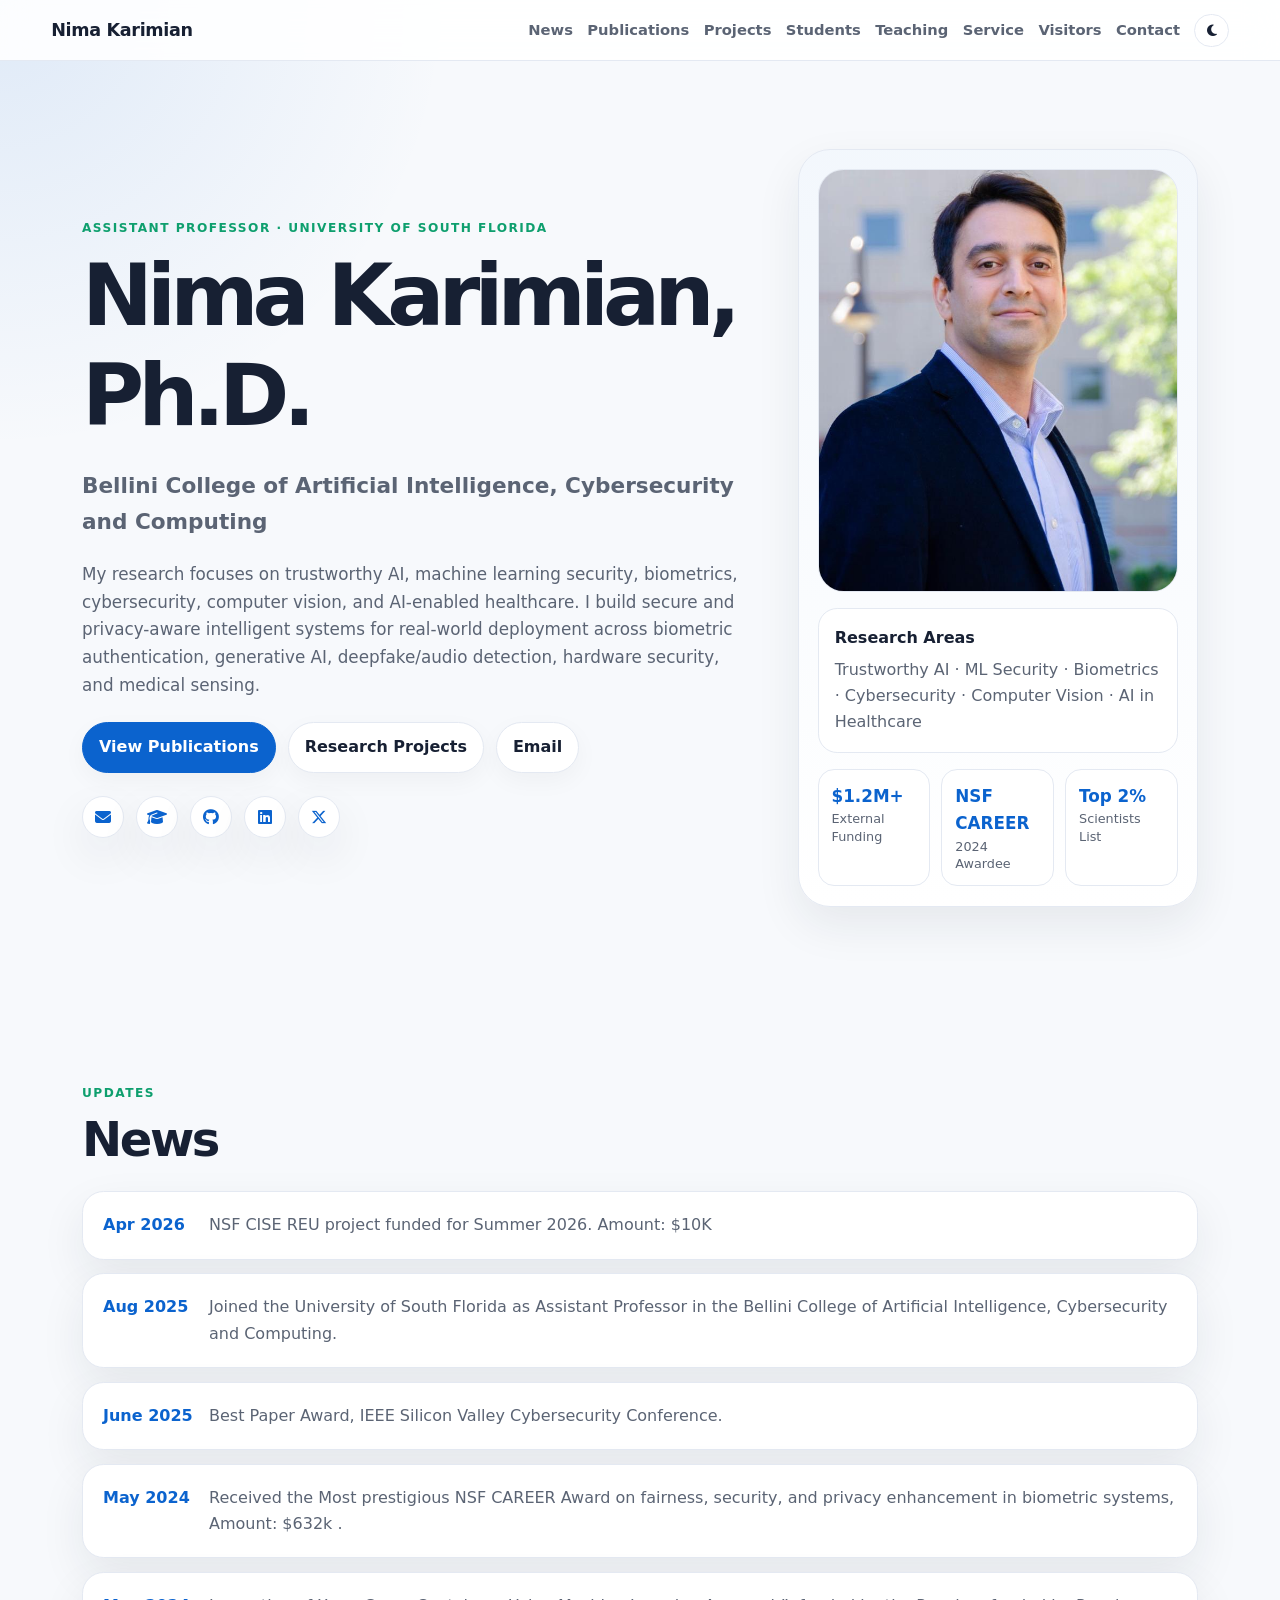
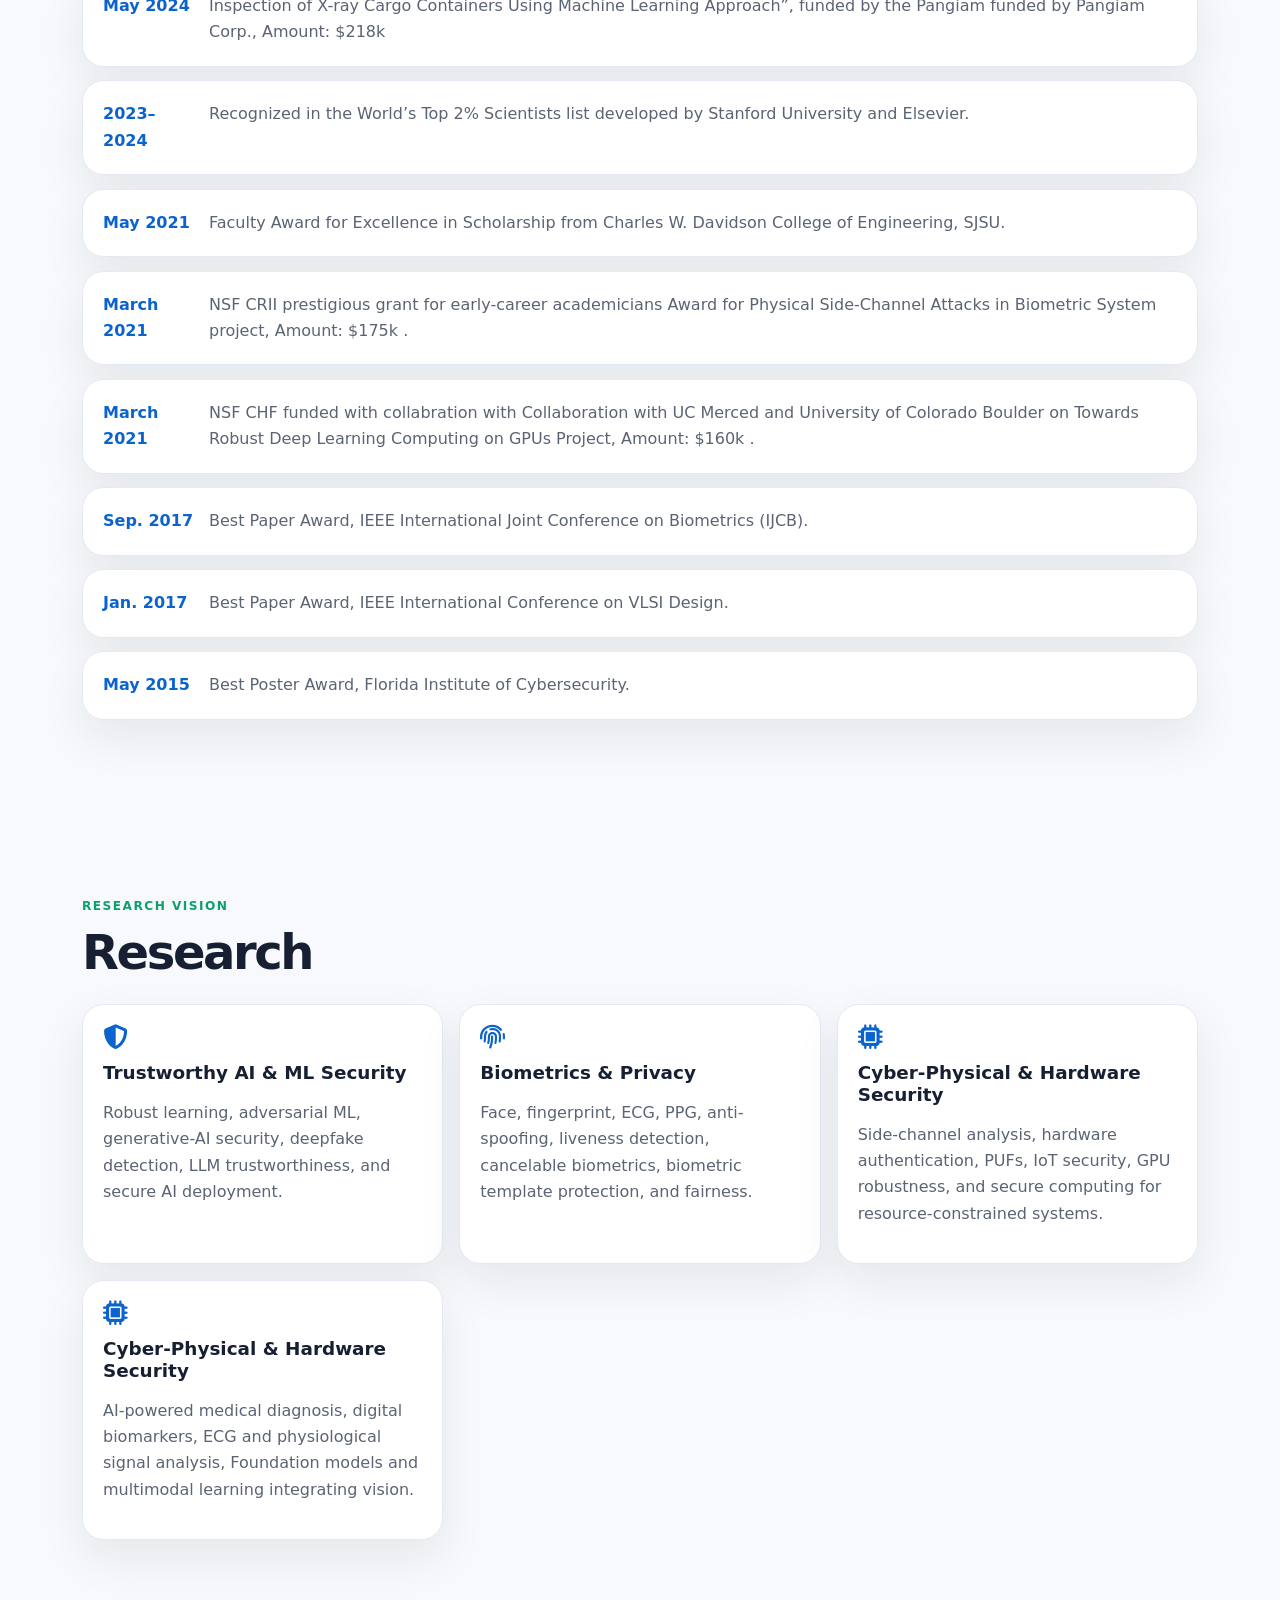
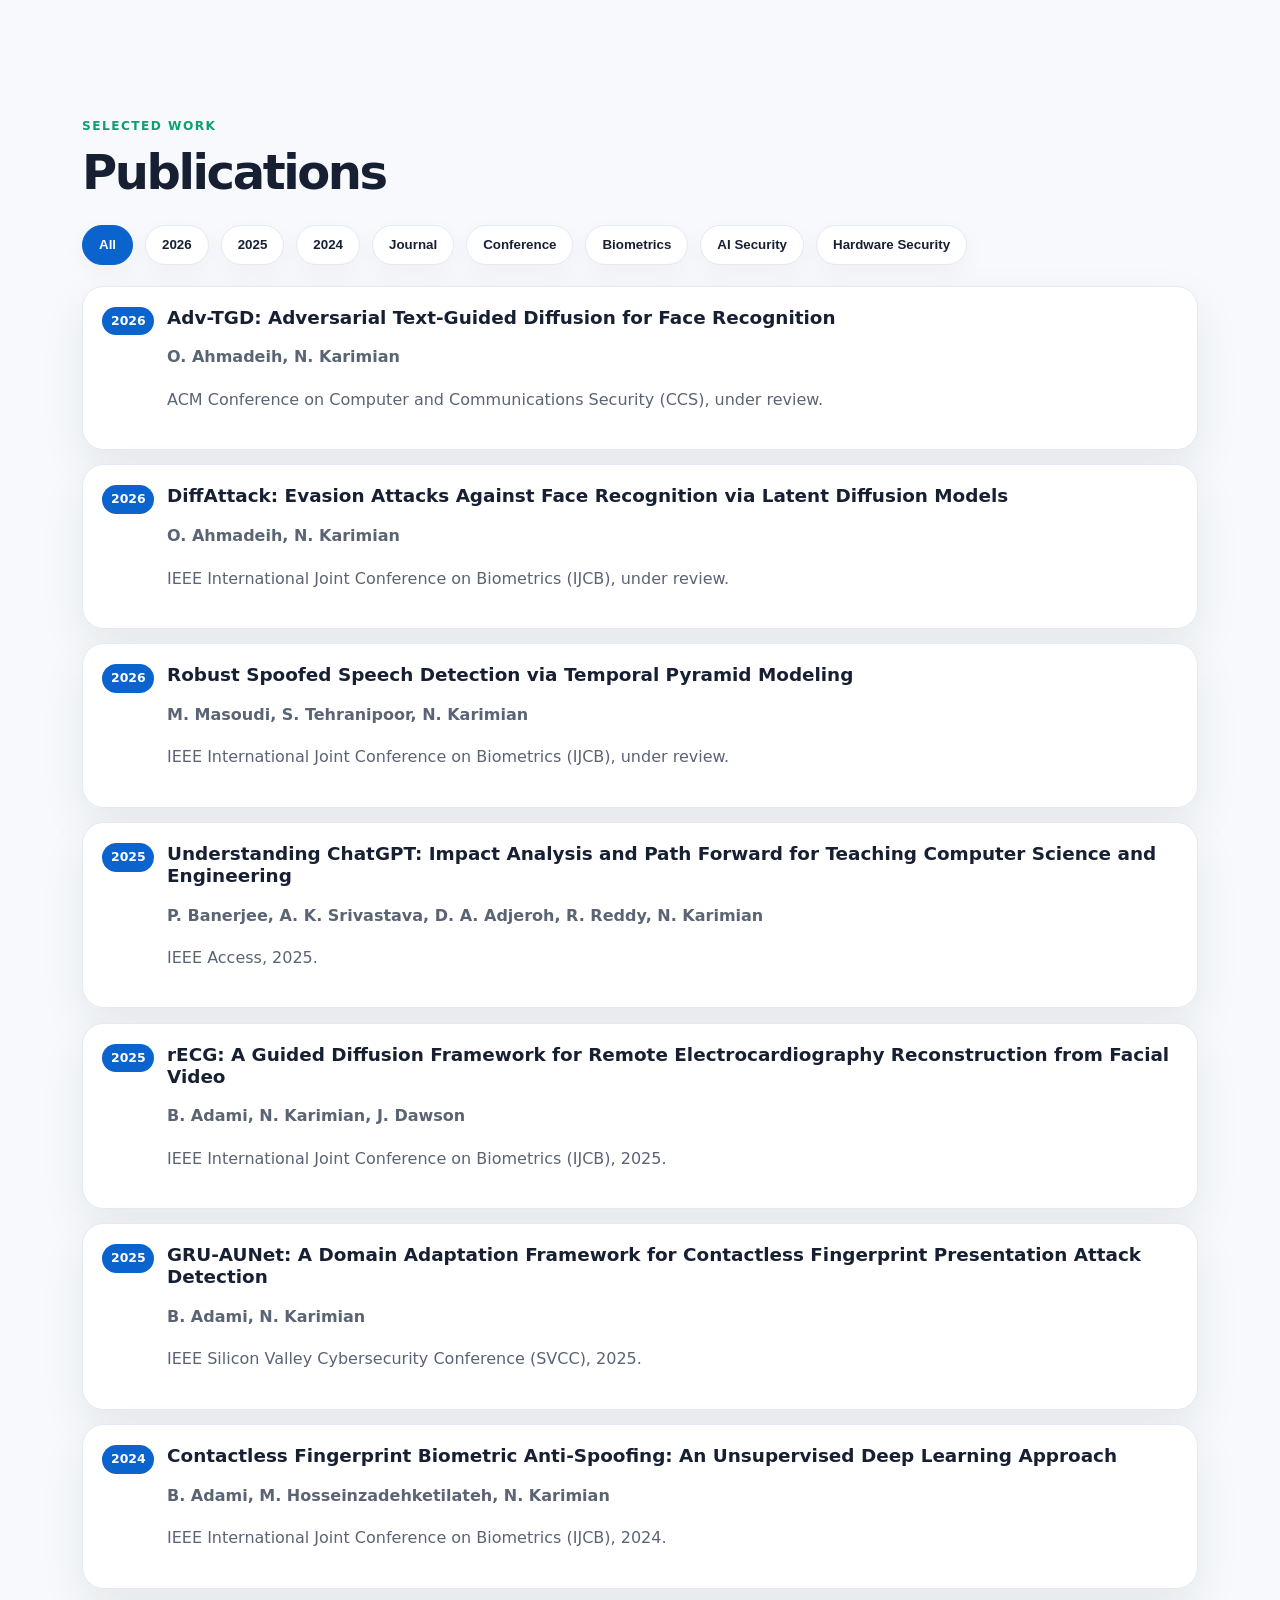
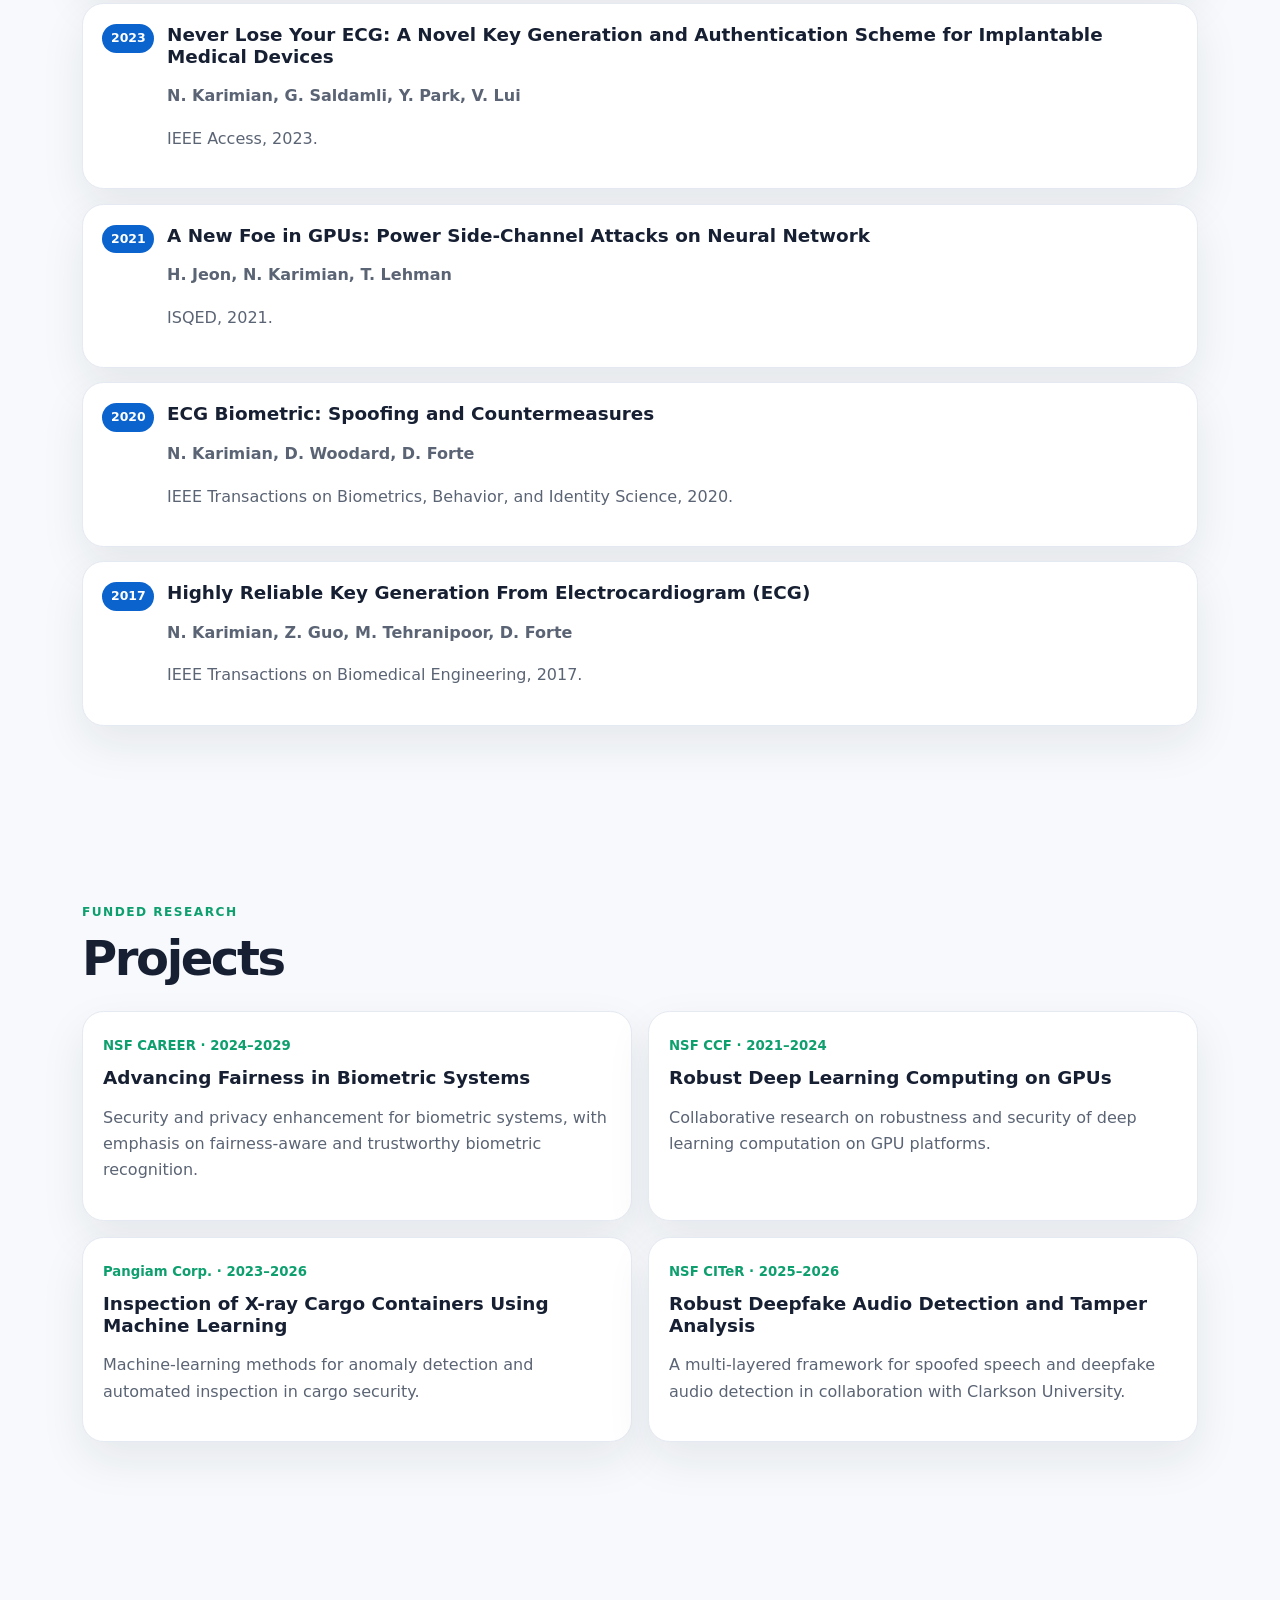
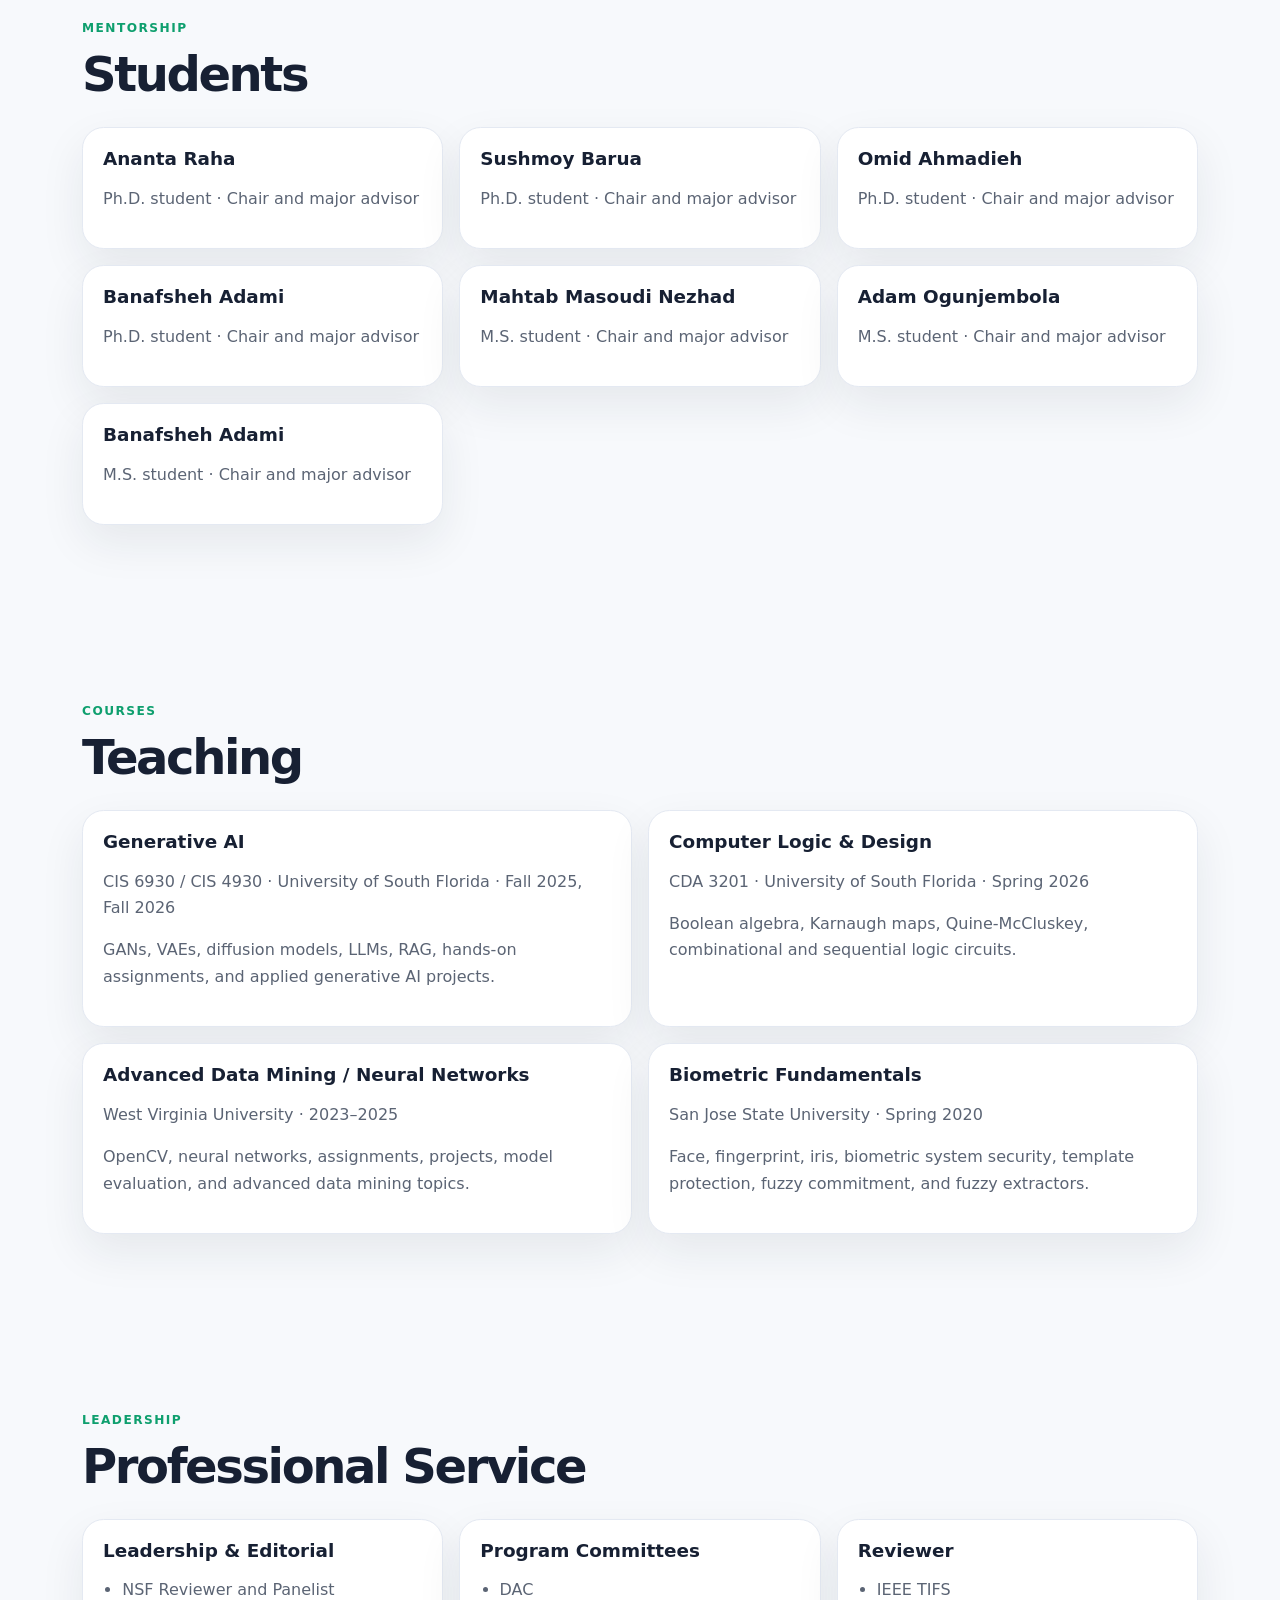
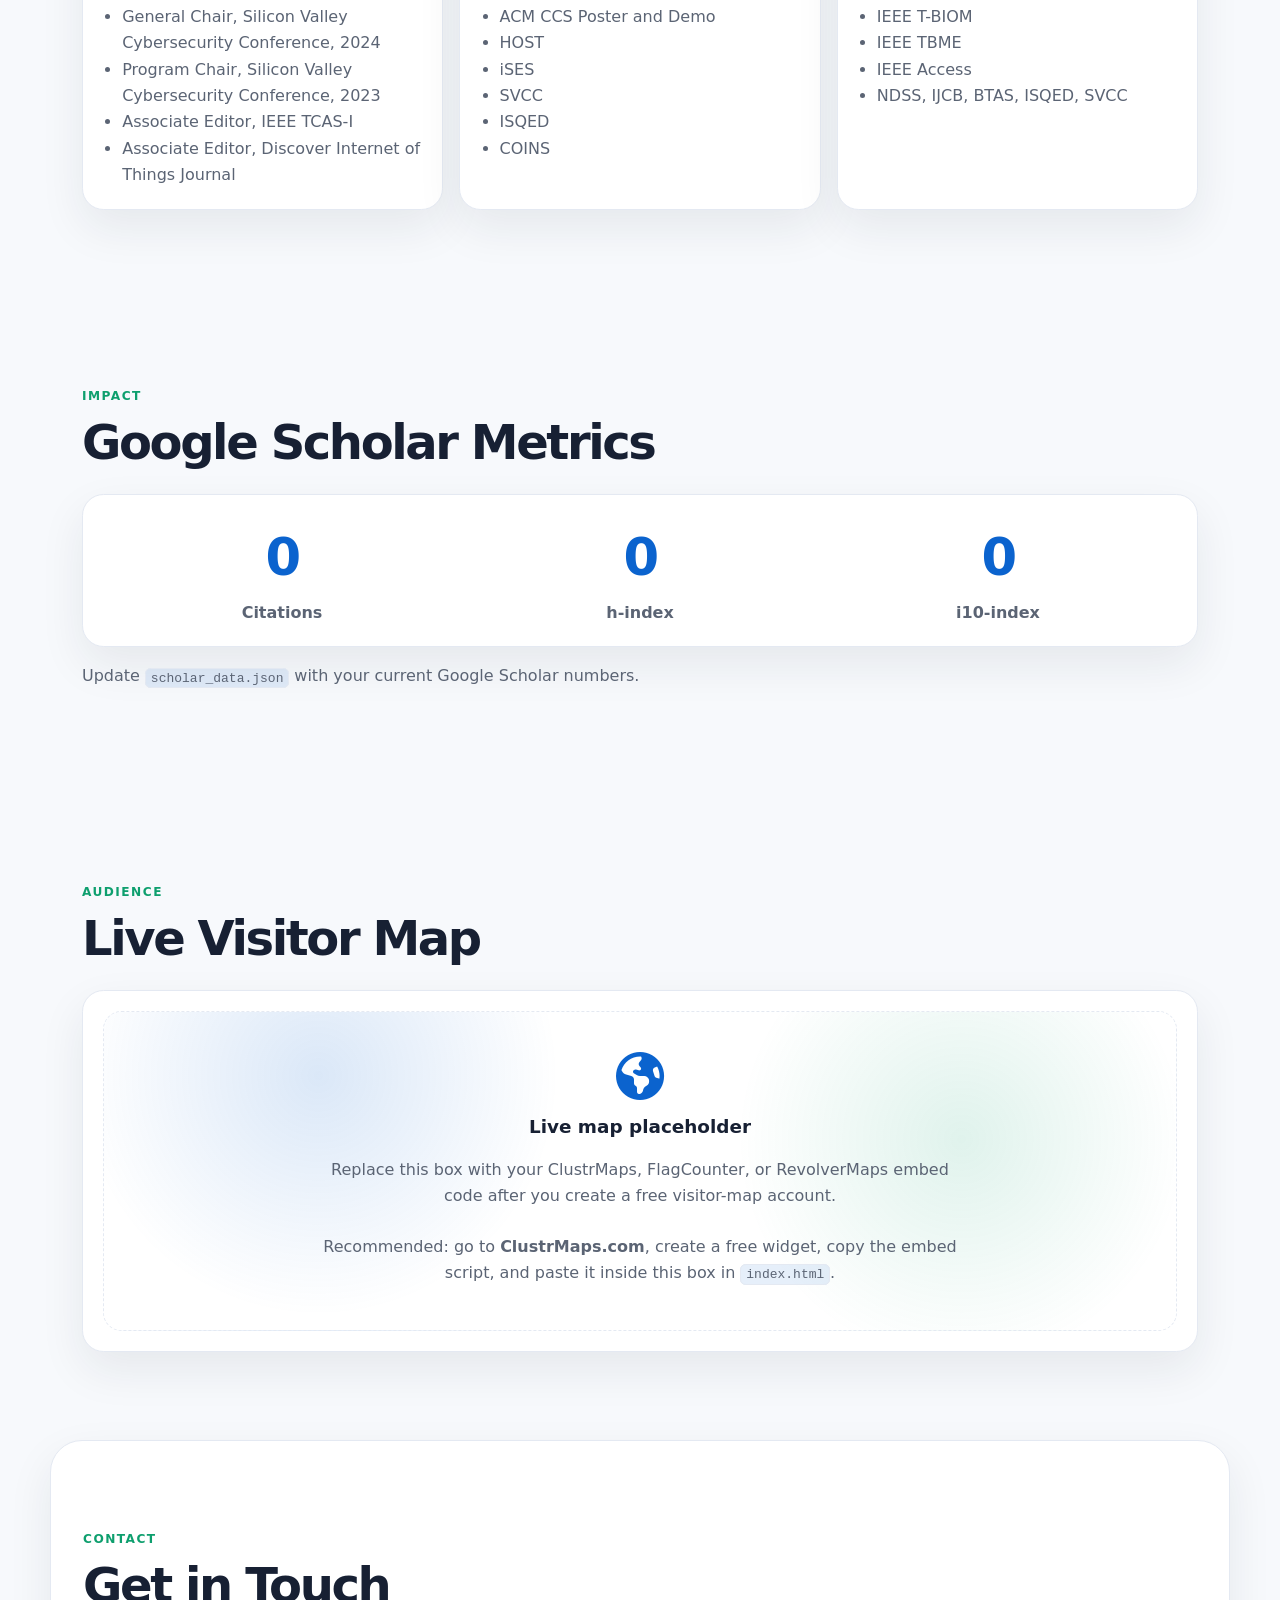
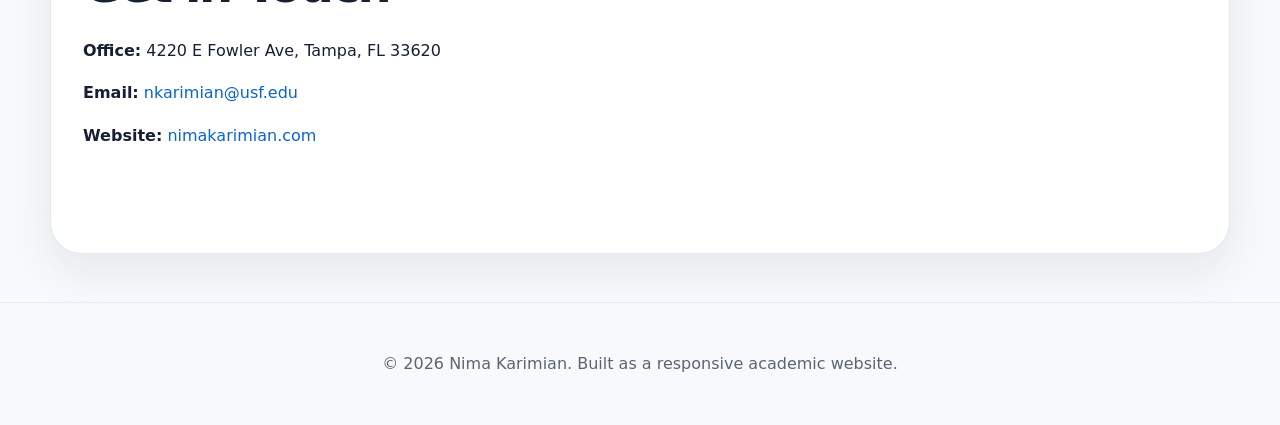
==== commit b54b979f: "Update index.html" ====
--- a/nima_karimian_modern_website_with_visit_map/index.html
+++ b/nima_karimian_modern_website_with_visit_map/index.html
@@ -112,6 +112,12 @@
           <h3>Cyber-Physical & Hardware Security</h3>
           <p>Side-channel analysis, hardware authentication, PUFs, IoT security, GPU robustness, and secure computing for resource-constrained systems.</p>
         </article>
+        </article>
+        <article class="card">
+          <i class="fa-solid fa-microchip"></i>
+          <h3>Cyber-Physical & Hardware Security</h3>
+          <p>AI-powered medical diagnosis, digital biomarkers, ECG and physiological signal analysis, Foundation models and multimodal learning integrating vision.</p>
+        </article>
       </div>
     </section>
 
@@ -174,7 +180,7 @@
           <p><strong>B. Adami, M. Hosseinzadehketilateh, N. Karimian</strong></p>
           <p>IEEE International Joint Conference on Biometrics (IJCB), 2024.</p>
         </article>
-        <article class="publication" data-tags="2023 journal biometrics healthcare">
+        <article class="publication" data-tags="2023 journal of healthcare">
           <span class="pub-year">2023</span>
           <h3>Never Lose Your ECG: A Novel Key Generation and Authentication Scheme for Implantable Medical Devices</h3>
           <p><strong>N. Karimian, G. Saldamli, Y. Park, V. Lui</strong></p>
@@ -186,13 +192,13 @@
           <p><strong>H. Jeon, N. Karimian, T. Lehman</strong></p>
           <p>ISQED, 2021.</p>
         </article>
-        <article class="publication" data-tags="2020 journal biometrics healthcare">
+        <article class="publication" data-tags="2020 journal biometrics">
           <span class="pub-year">2020</span>
           <h3>ECG Biometric: Spoofing and Countermeasures</h3>
           <p><strong>N. Karimian, D. Woodard, D. Forte</strong></p>
           <p>IEEE Transactions on Biometrics, Behavior, and Identity Science, 2020.</p>
         </article>
-        <article class="publication" data-tags="2017 journal hardware biometrics healthcare">
+        <article class="publication" data-tags="2017 journal of healthcare">
           <span class="pub-year">2017</span>
           <h3>Highly Reliable Key Generation From Electrocardiogram (ECG)</h3>
           <p><strong>N. Karimian, Z. Guo, M. Tehranipoor, D. Forte</strong></p>
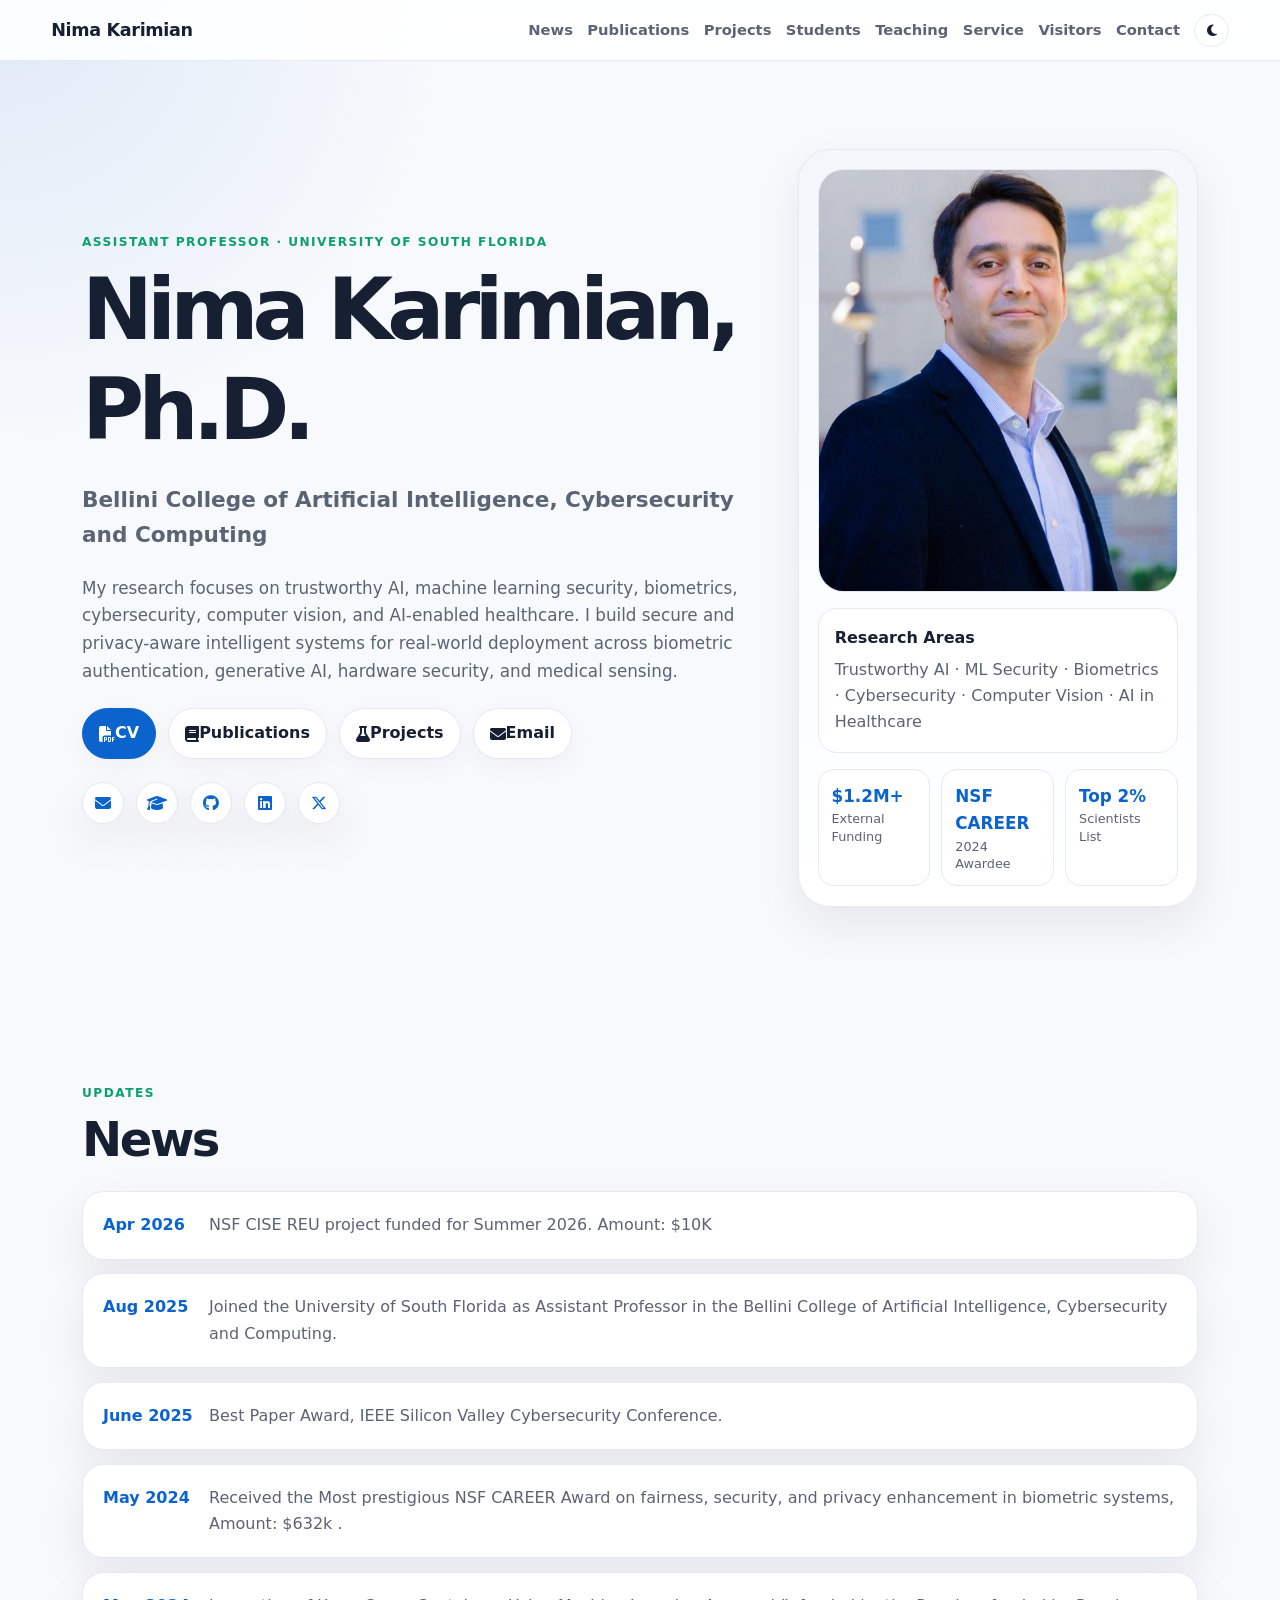
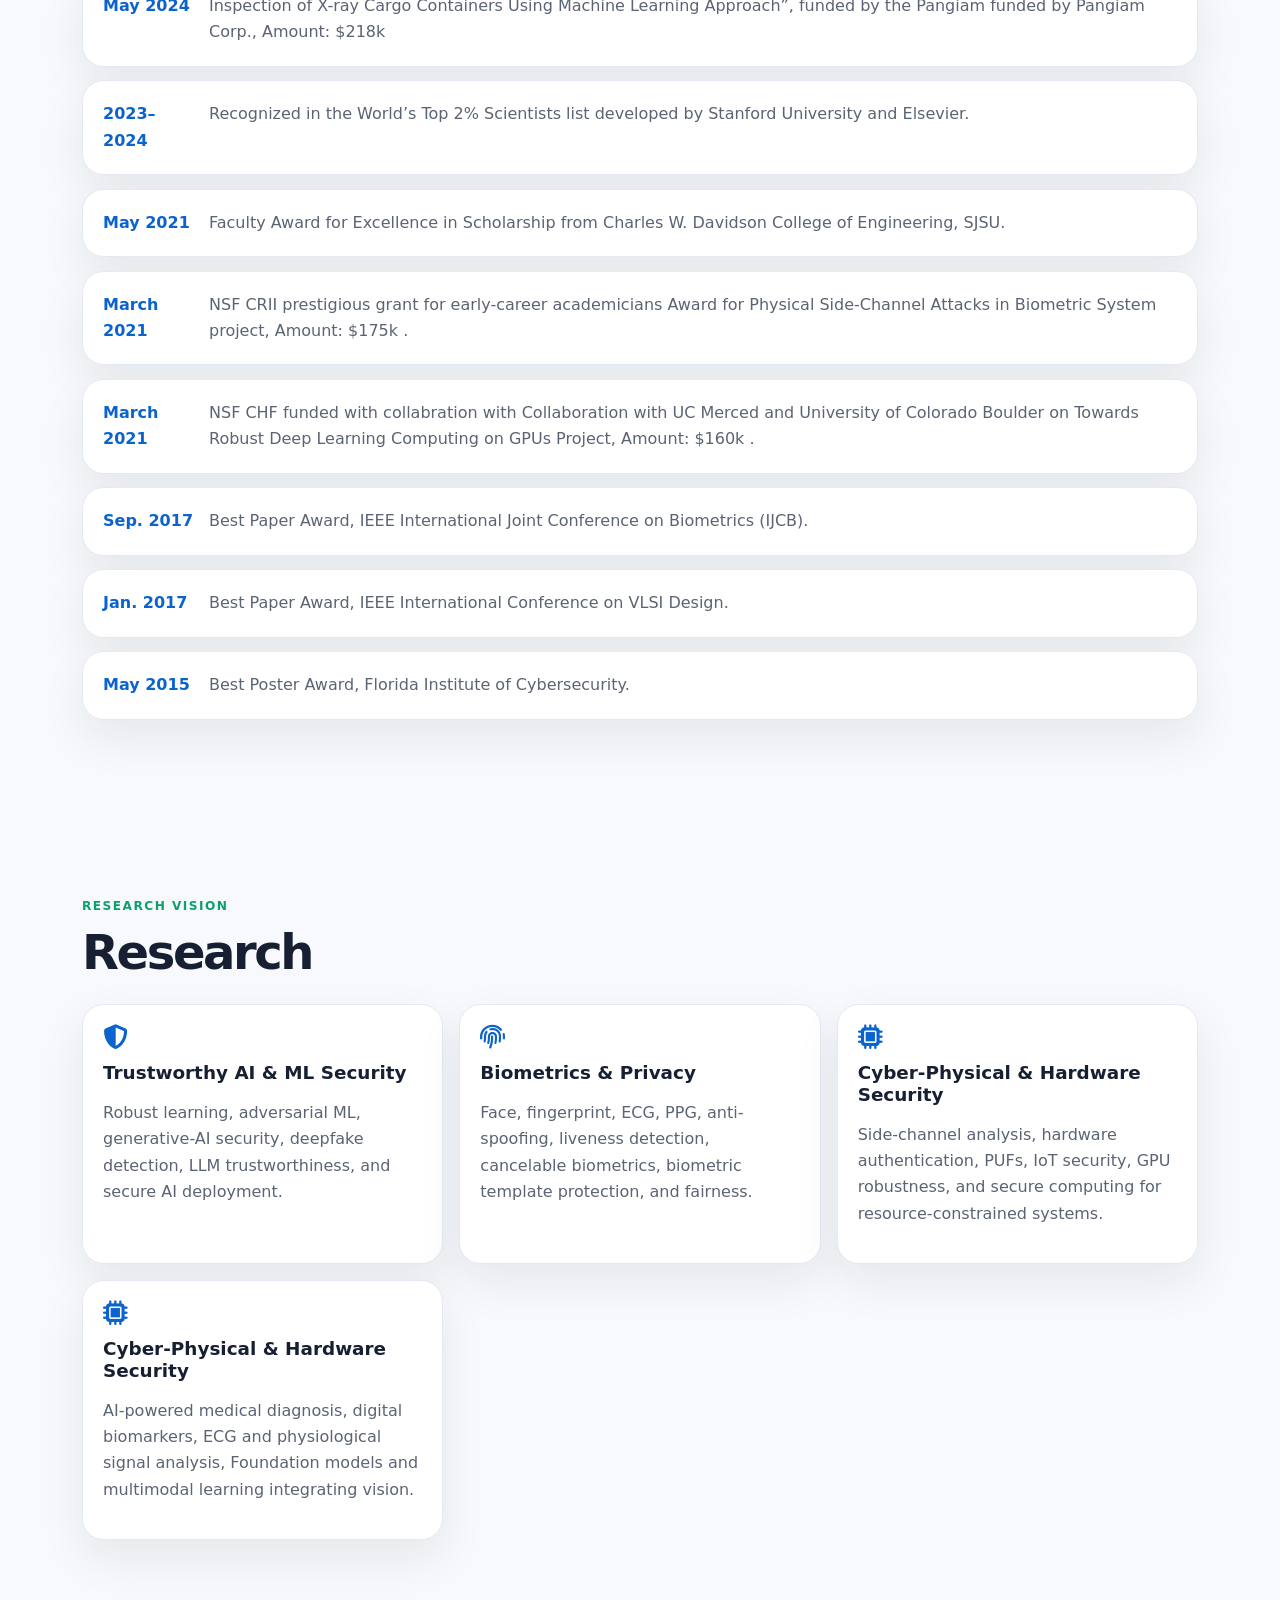
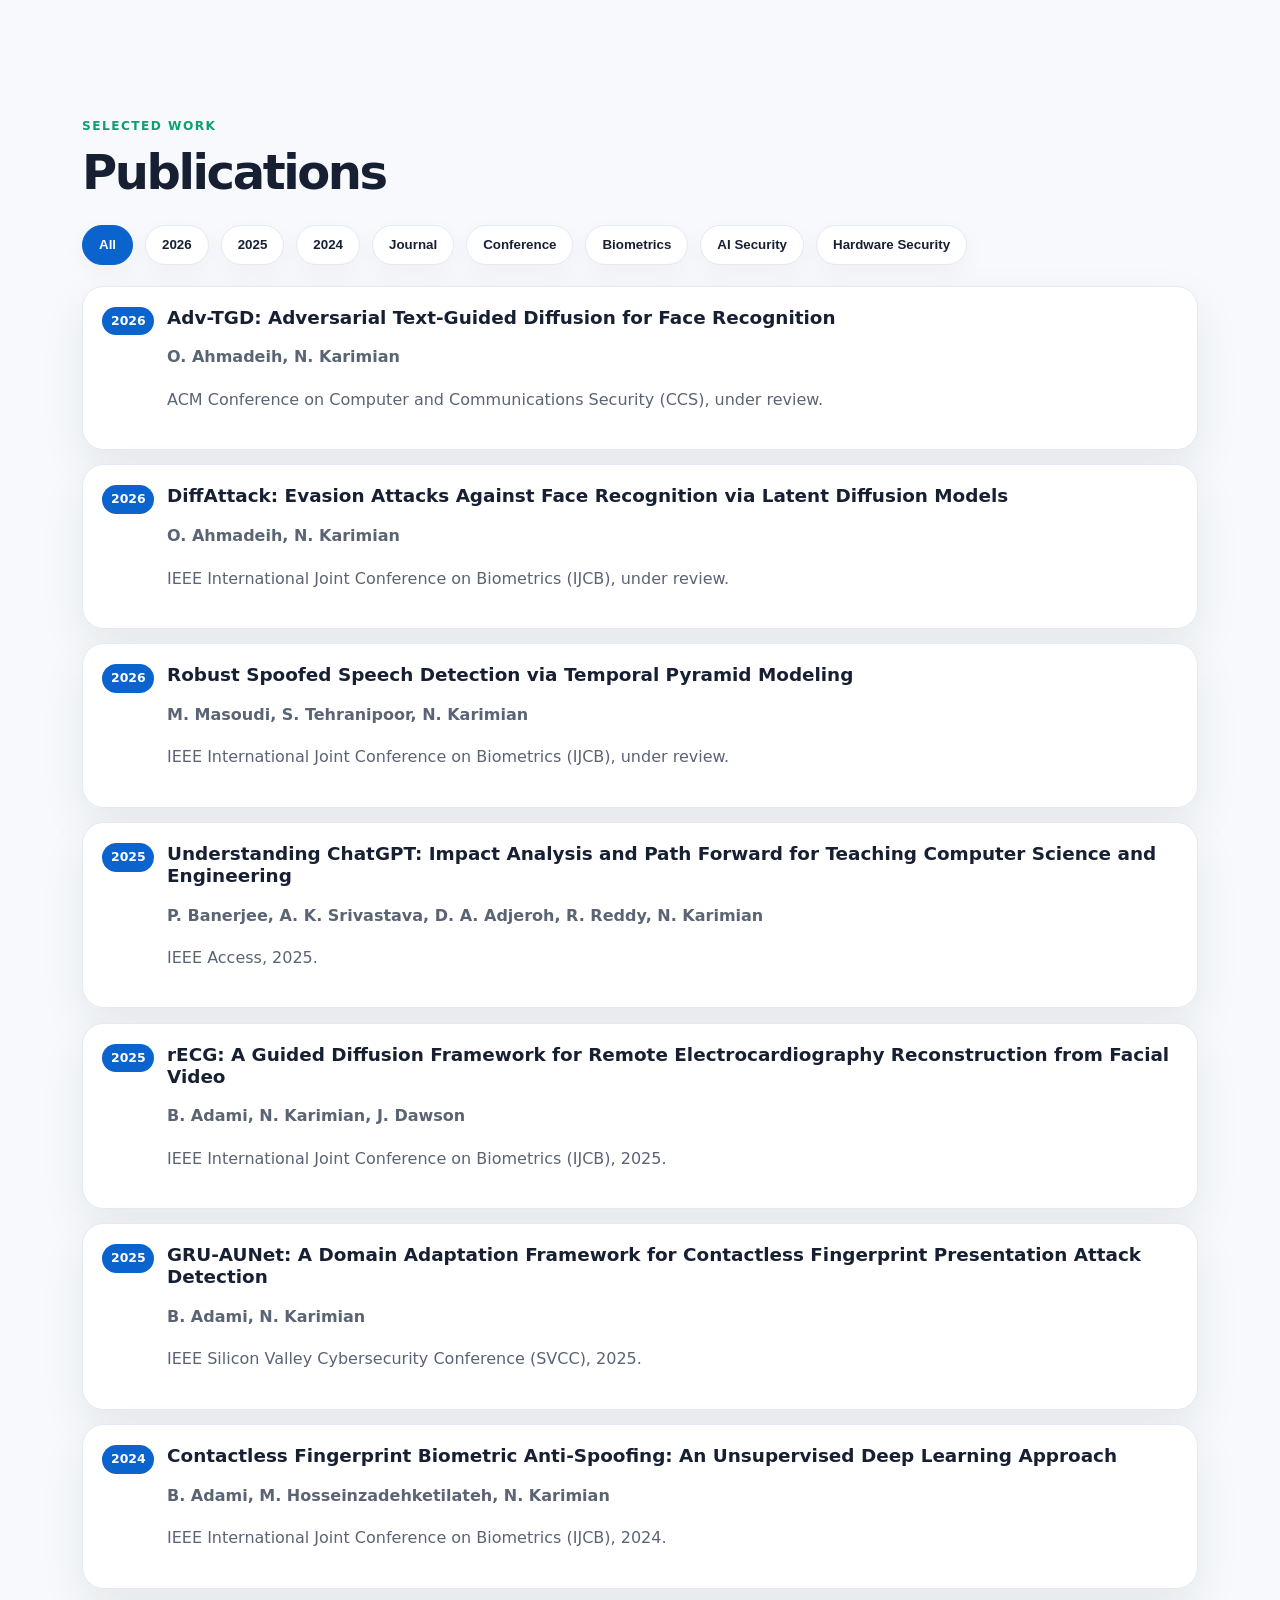
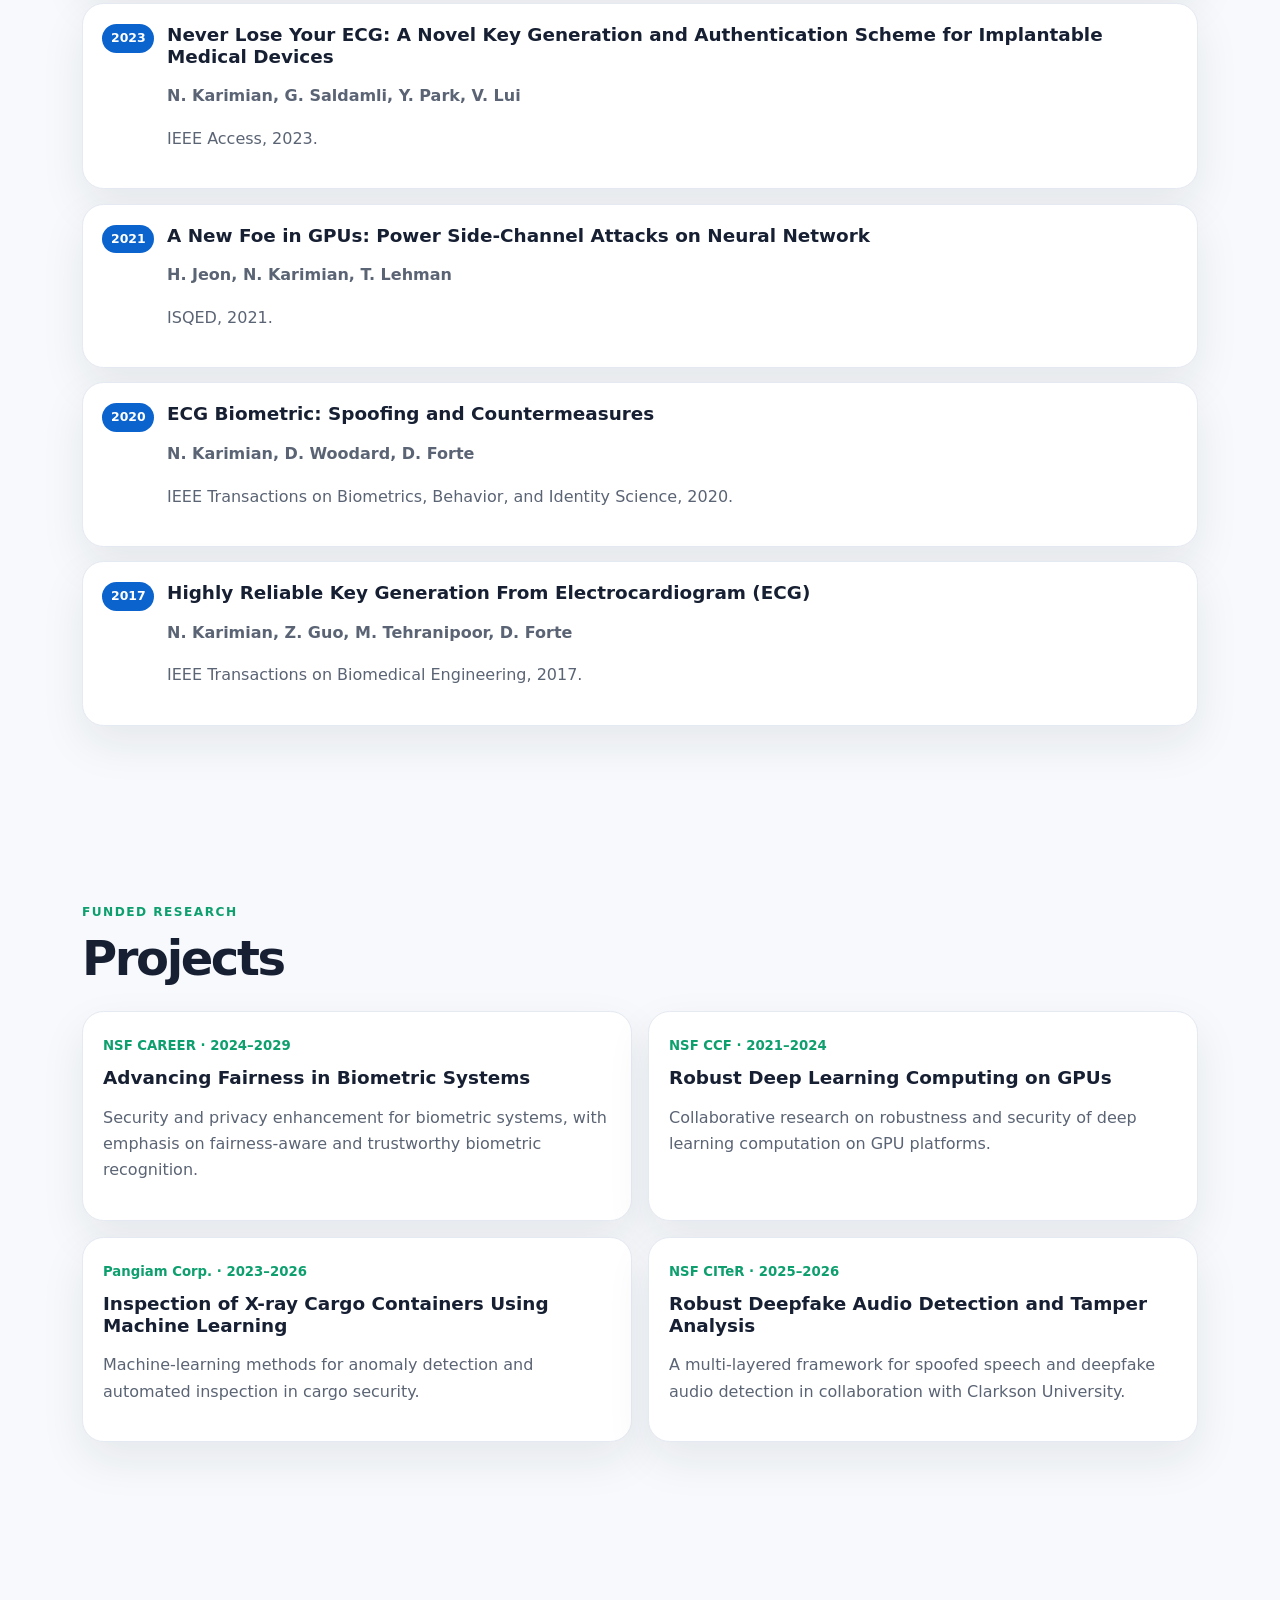
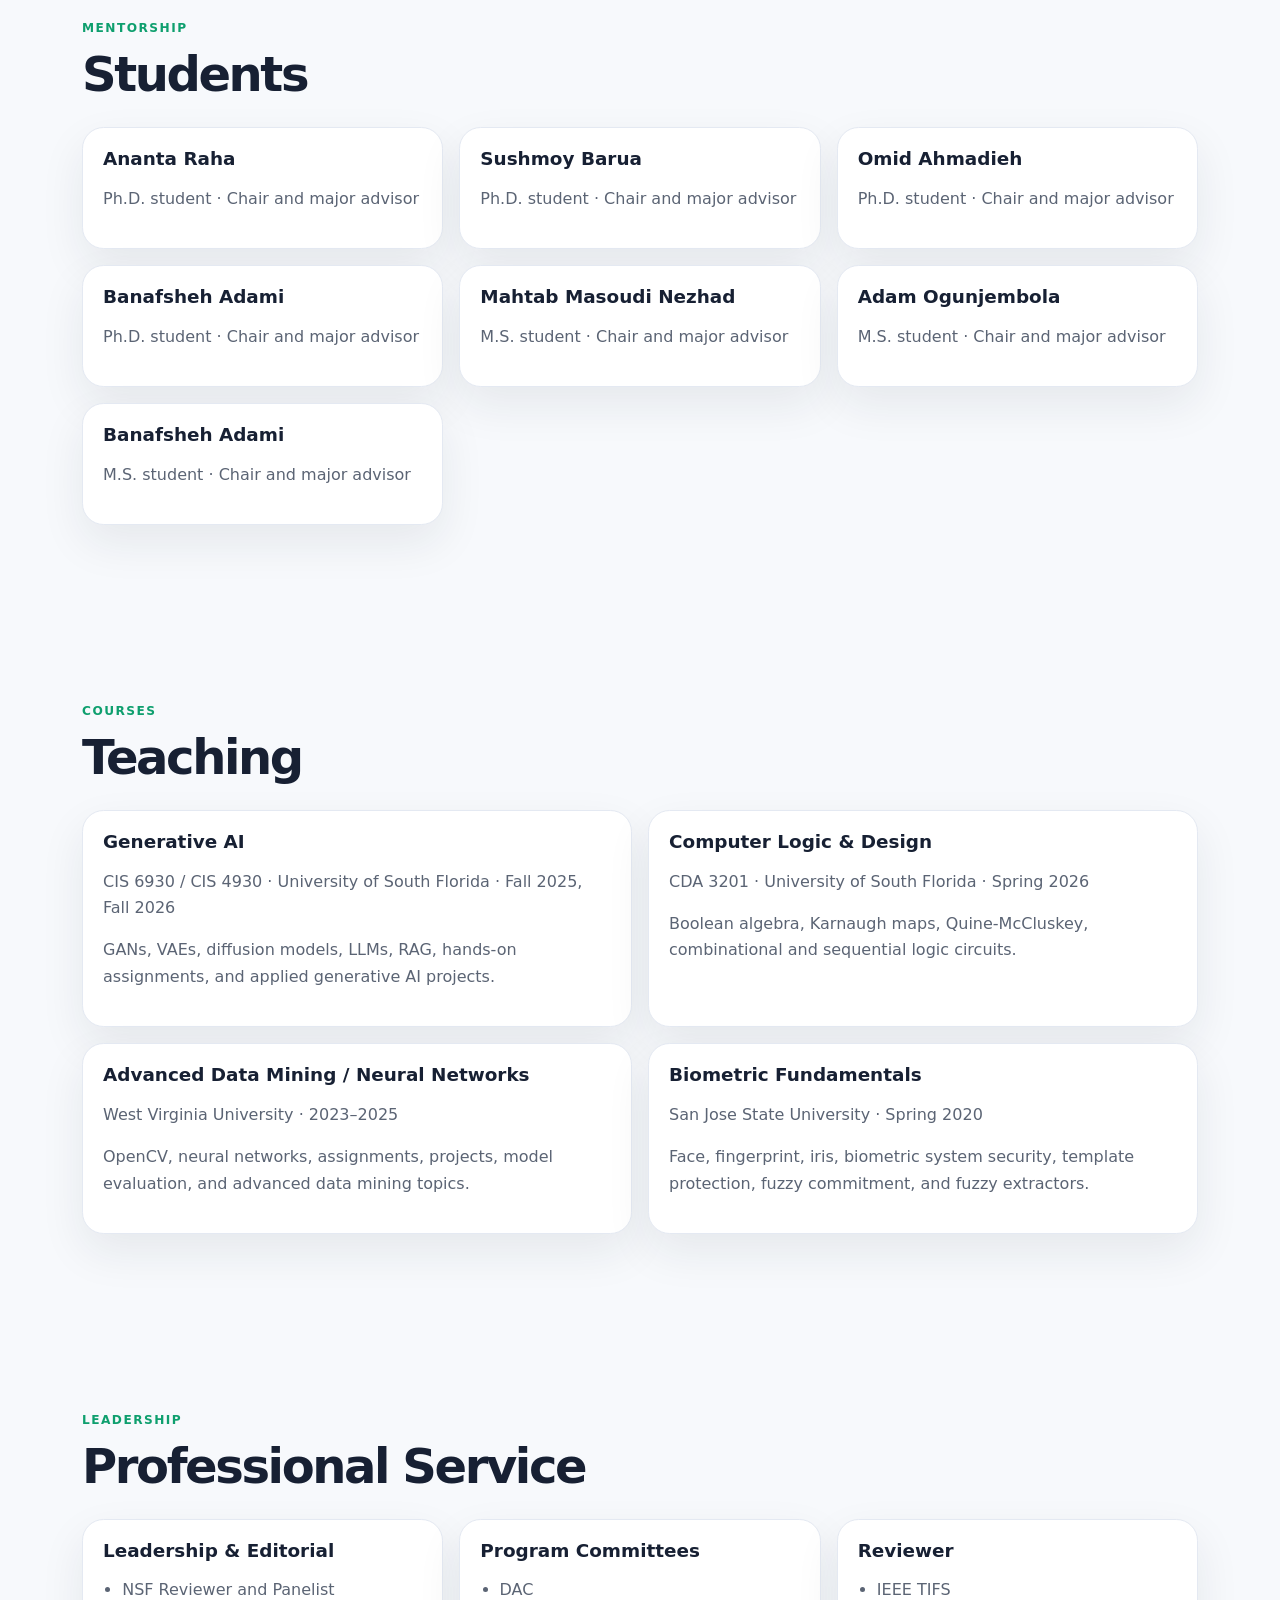
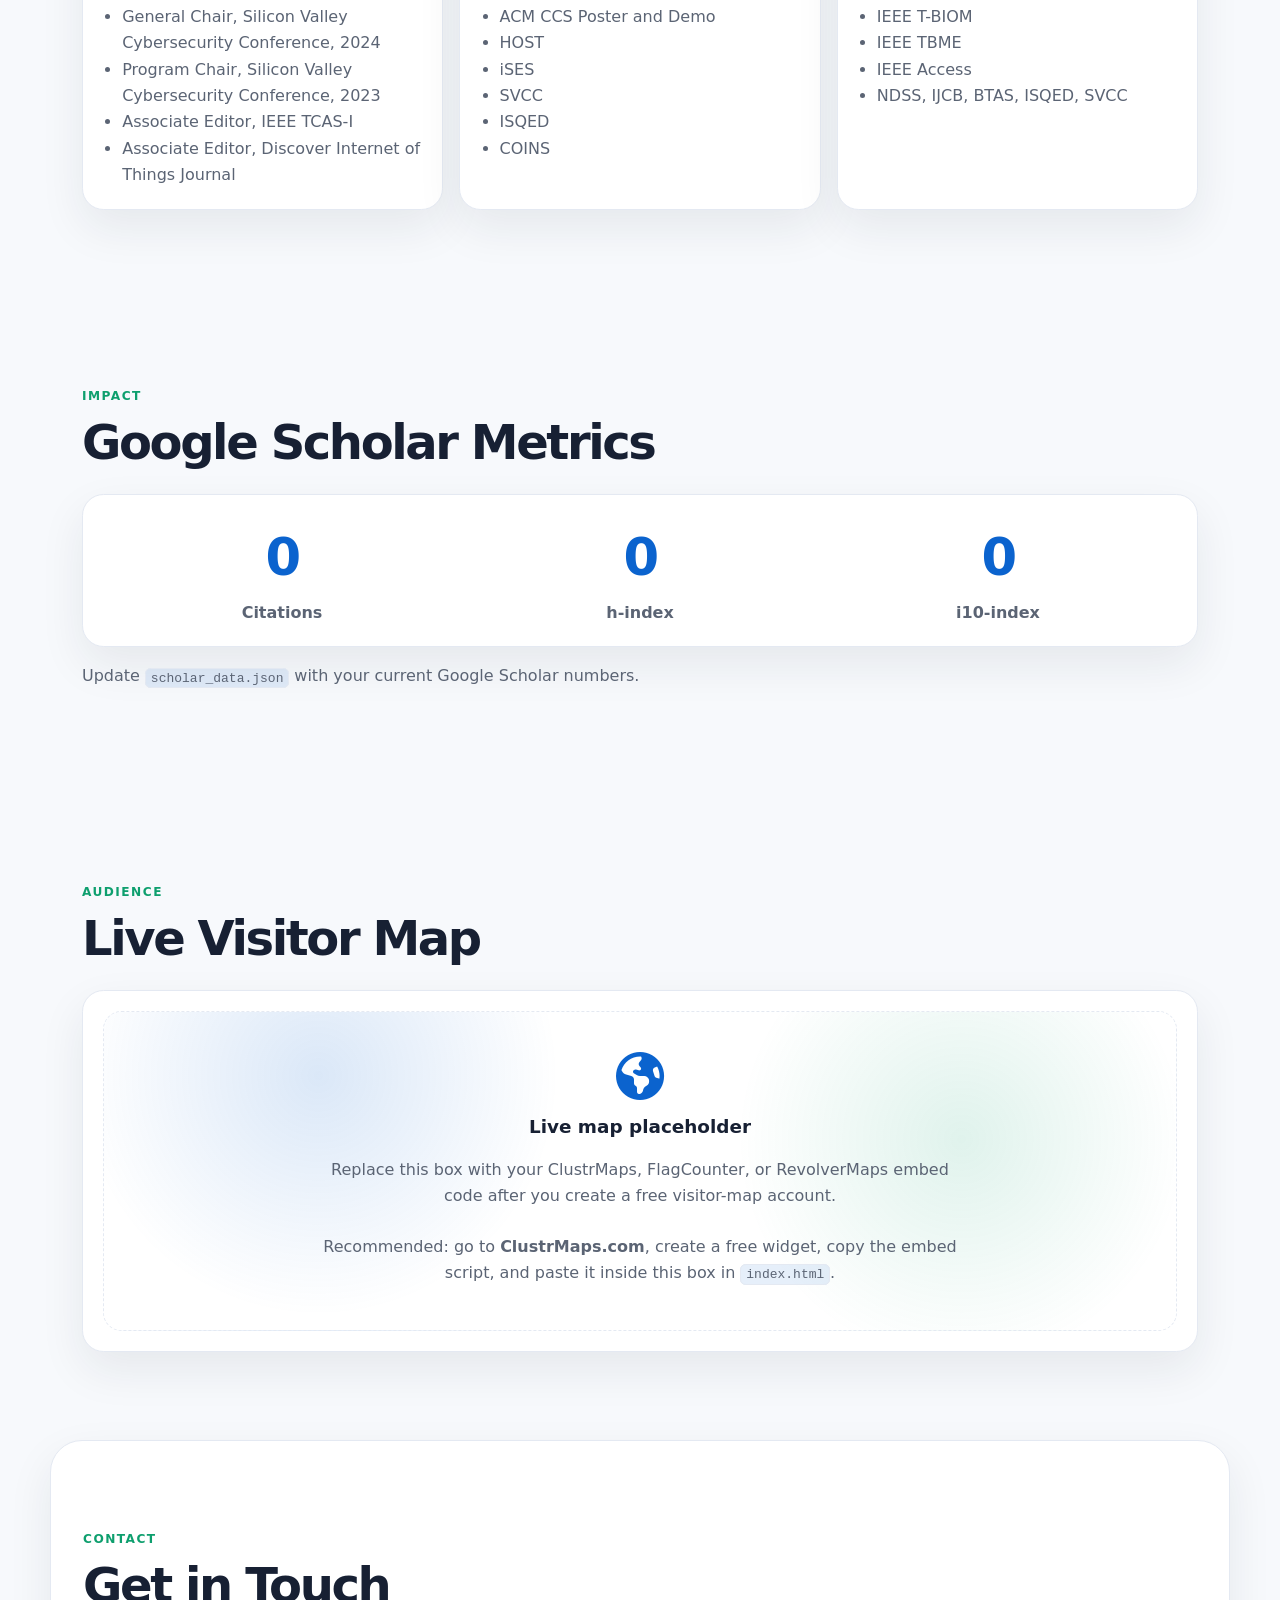
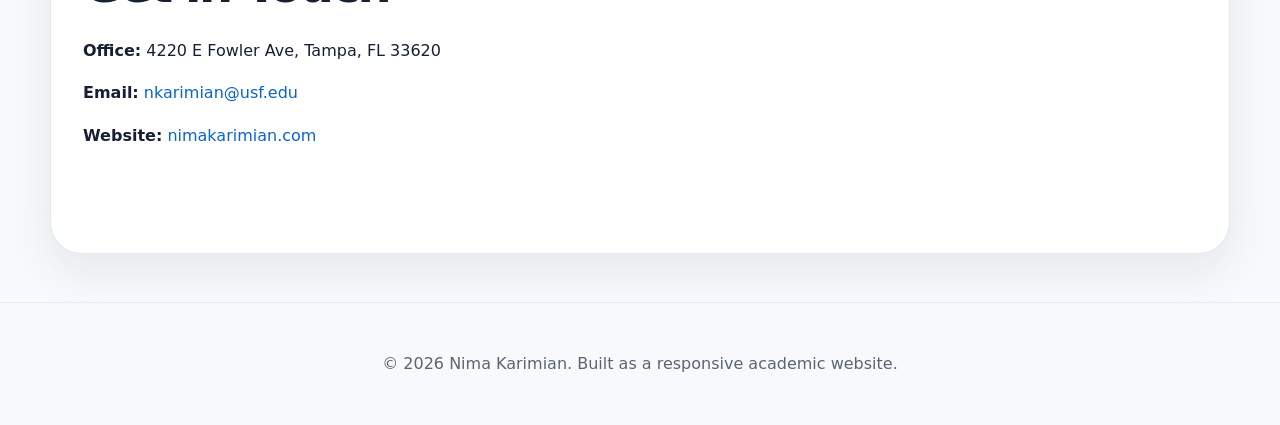
==== commit 73306be6: "Update index.html" ====
--- a/nima_karimian_modern_website_with_visit_map/index.html
+++ b/nima_karimian_modern_website_with_visit_map/index.html
@@ -39,13 +39,24 @@
         <p class="hero-summary">
           My research focuses on trustworthy AI, machine learning security, biometrics, cybersecurity,
           computer vision, and AI-enabled healthcare. I build secure and privacy-aware intelligent systems
-          for real-world deployment across biometric authentication, generative AI, deepfake/audio detection,
-          hardware security, and medical sensing.
+          for real-world deployment across biometric authentication, generative AI, hardware security, and medical sensing.
         </p>
         <div class="hero-actions">
-          <a class="button primary" href="#publications">View Publications</a>
-          <a class="button" href="#projects">Research Projects</a>
-          <a class="button" href="mailto:nkarimian@usf.edu">Email</a>
+            <a class="button primary" href="assets/Curriculum%20Vitae-Nima.pdf" target="_blank">
+                <i class="fa-solid fa-file-pdf"></i> CV
+            </a>
+        
+            <a class="button" href="#publications">
+                <i class="fa-solid fa-book"></i> Publications
+            </a>
+        
+            <a class="button" href="#projects">
+                <i class="fa-solid fa-flask"></i> Projects
+            </a>
+        
+            <a class="button" href="mailto:nkarimian@usf.edu">
+                <i class="fa-solid fa-envelope"></i> Email
+            </a>
         </div>
         <div class="socials">
           <a href="mailto:nkarimian@usf.edu" aria-label="Email" title="Email"><i class="fa-solid fa-envelope"></i></a>
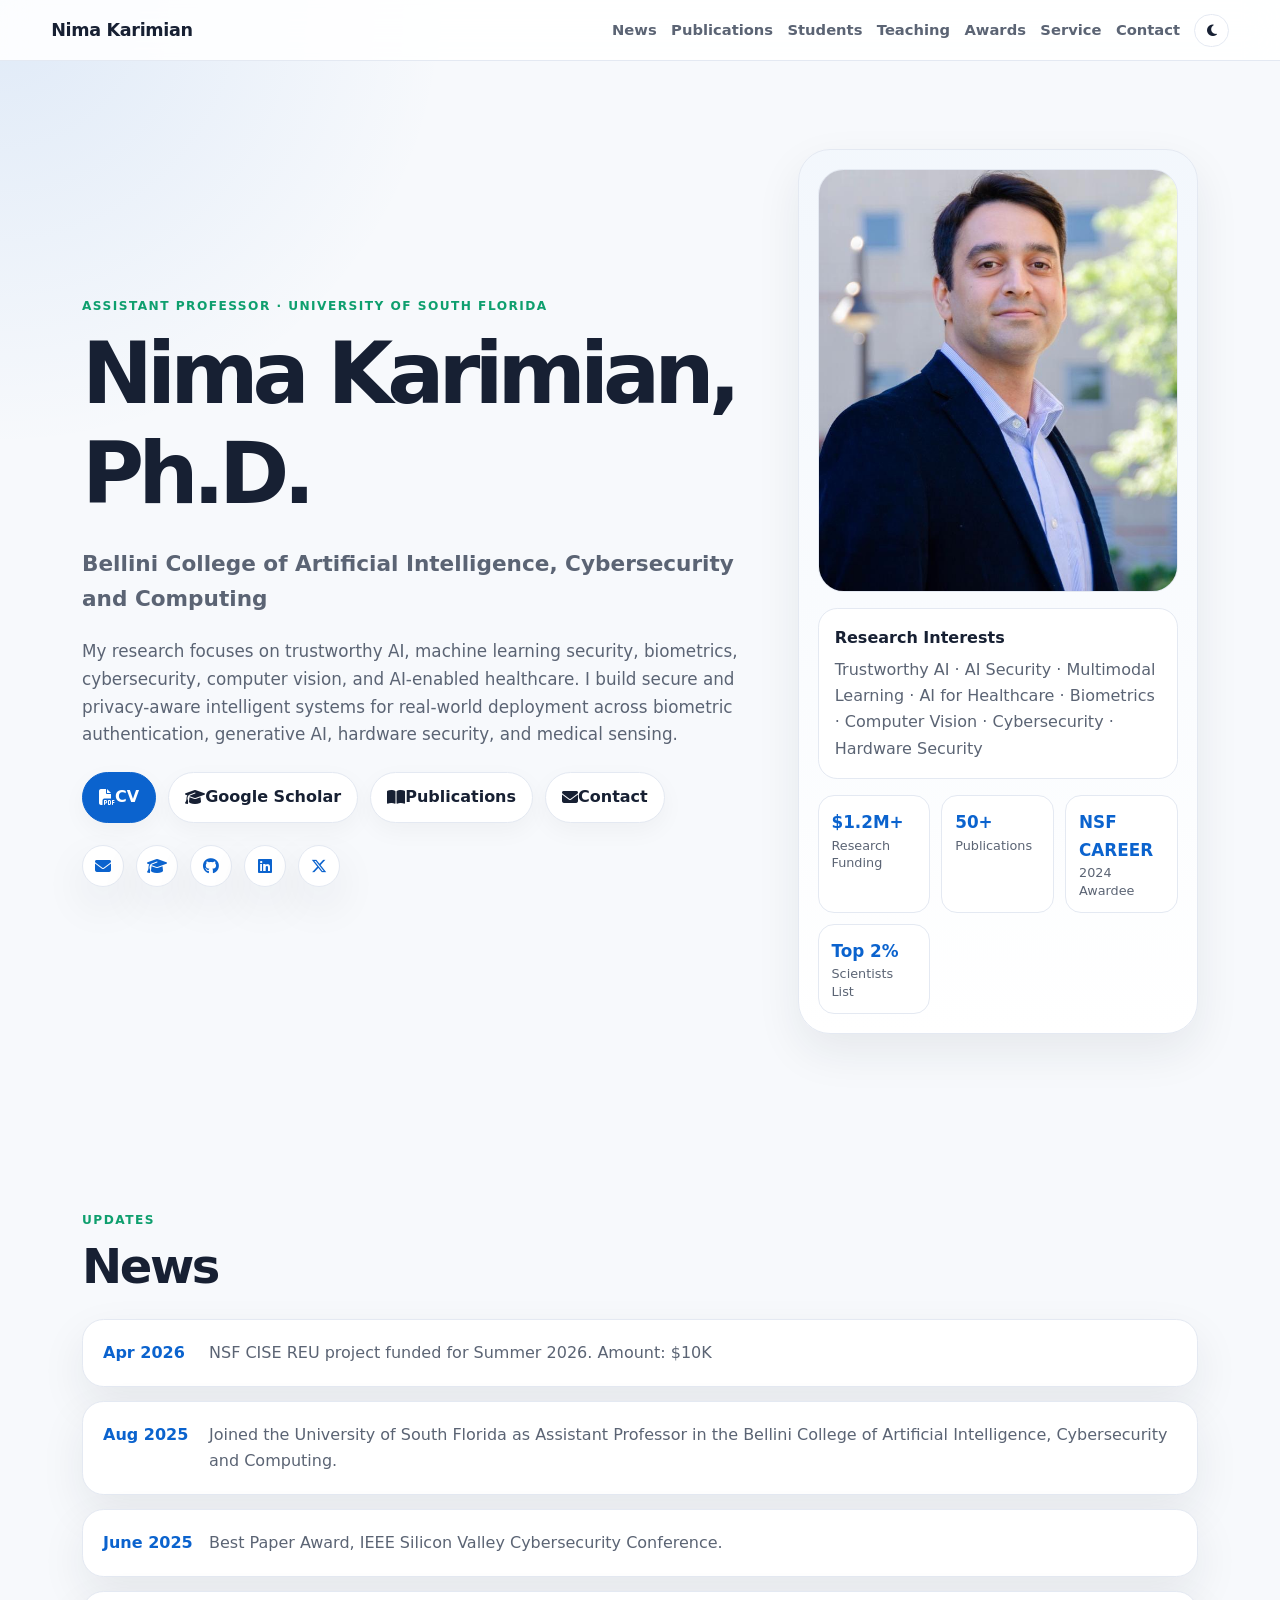
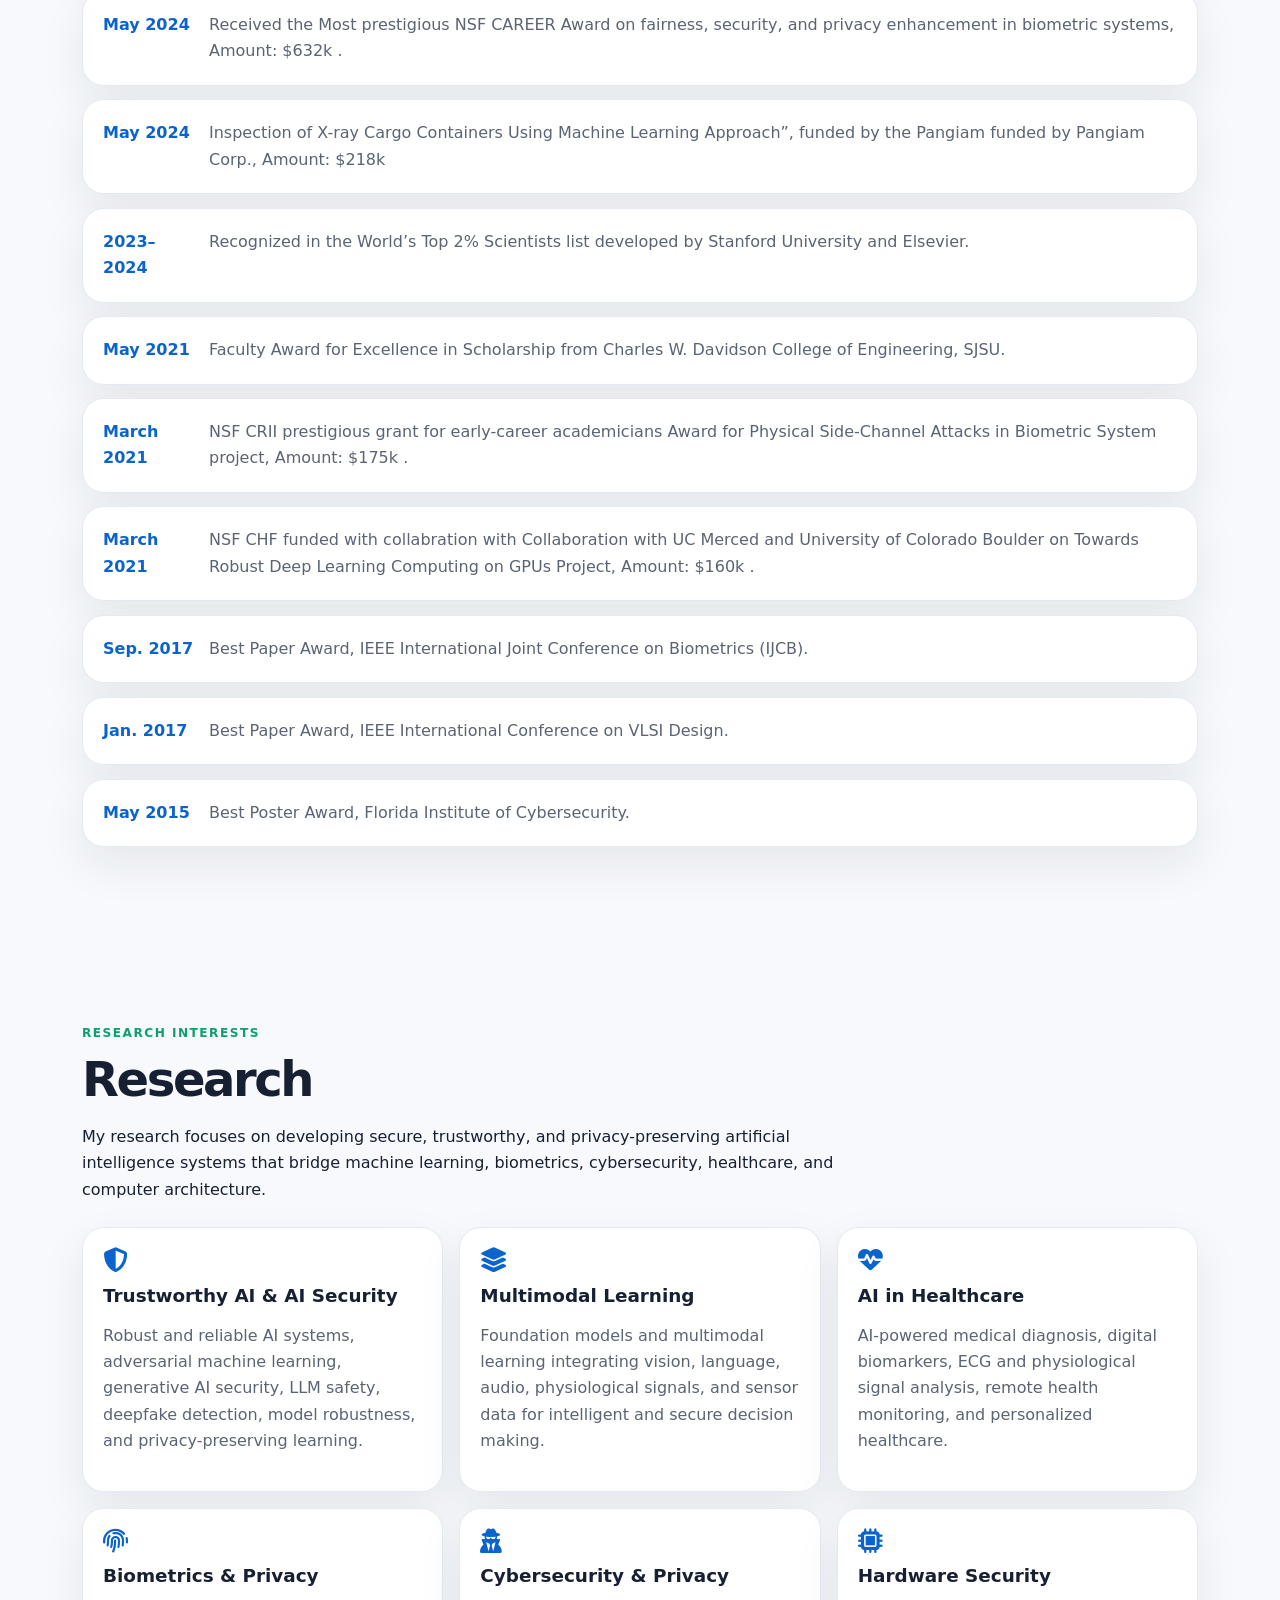
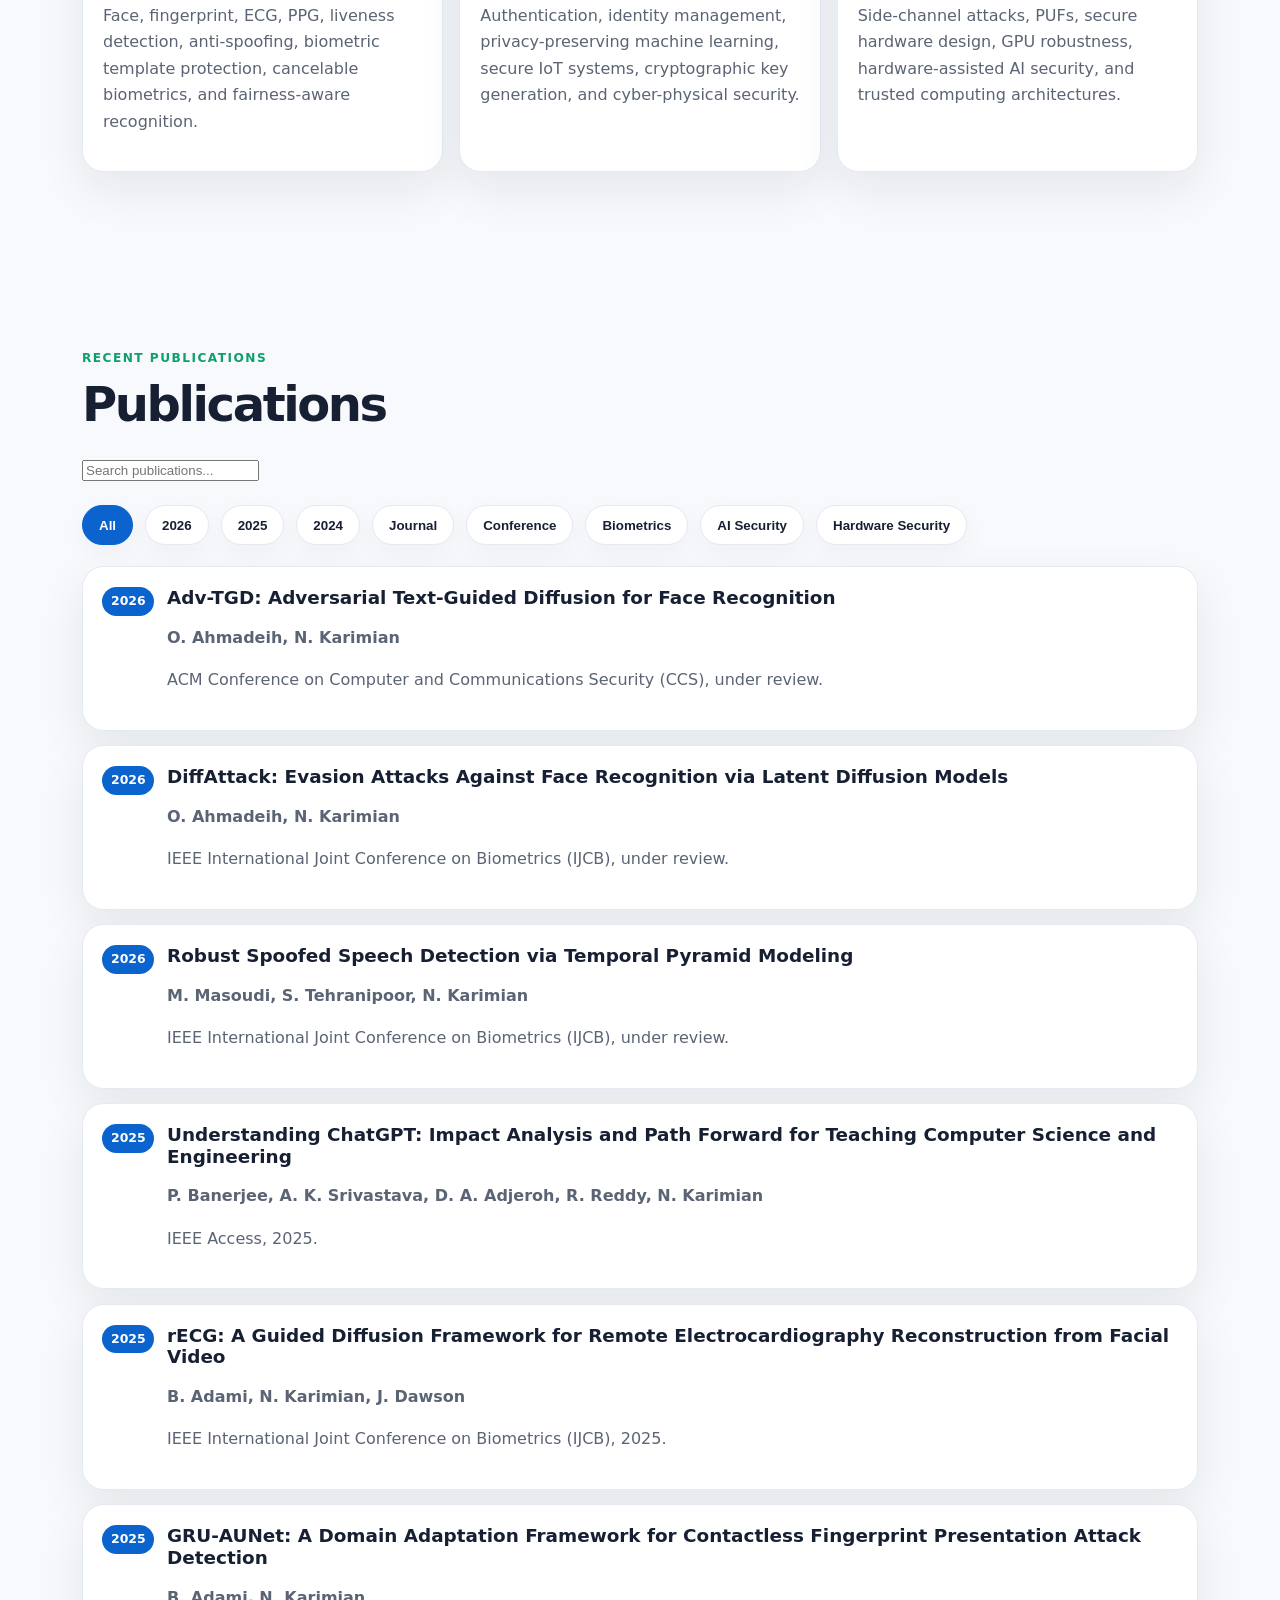
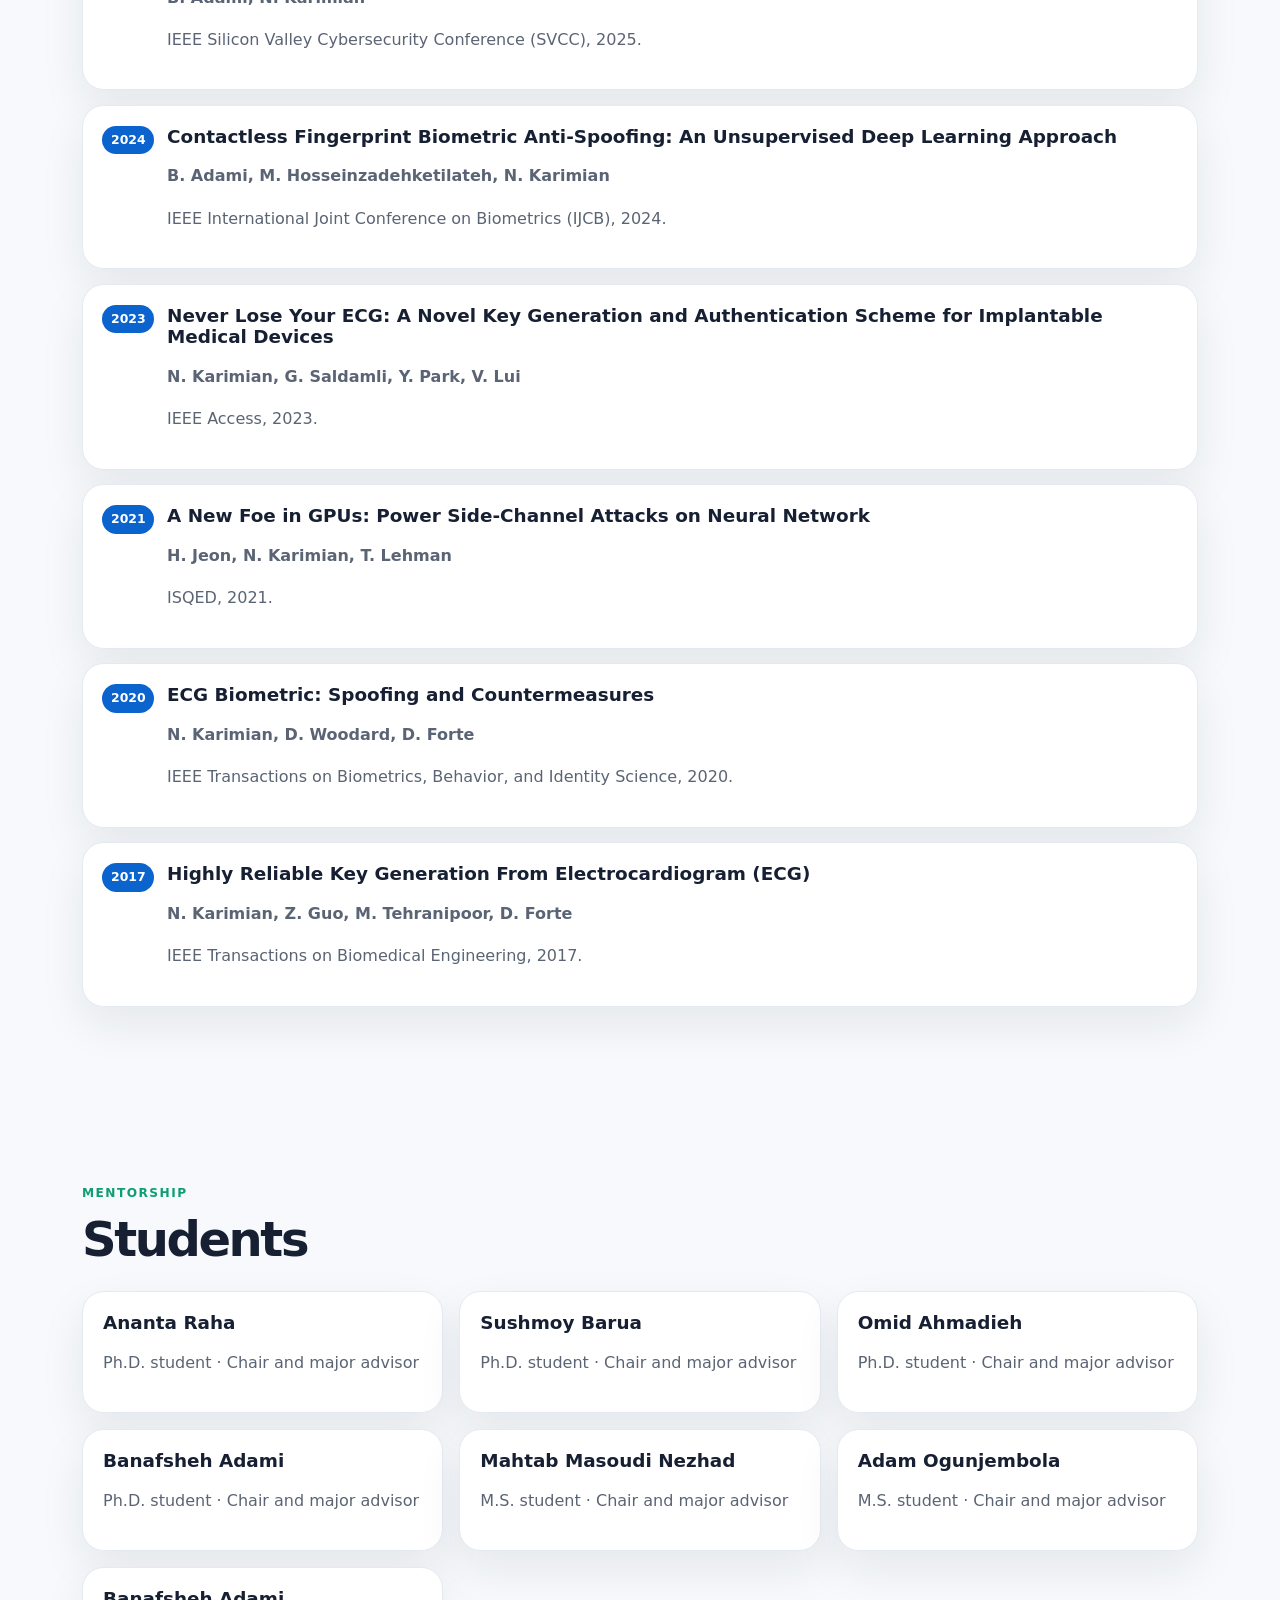
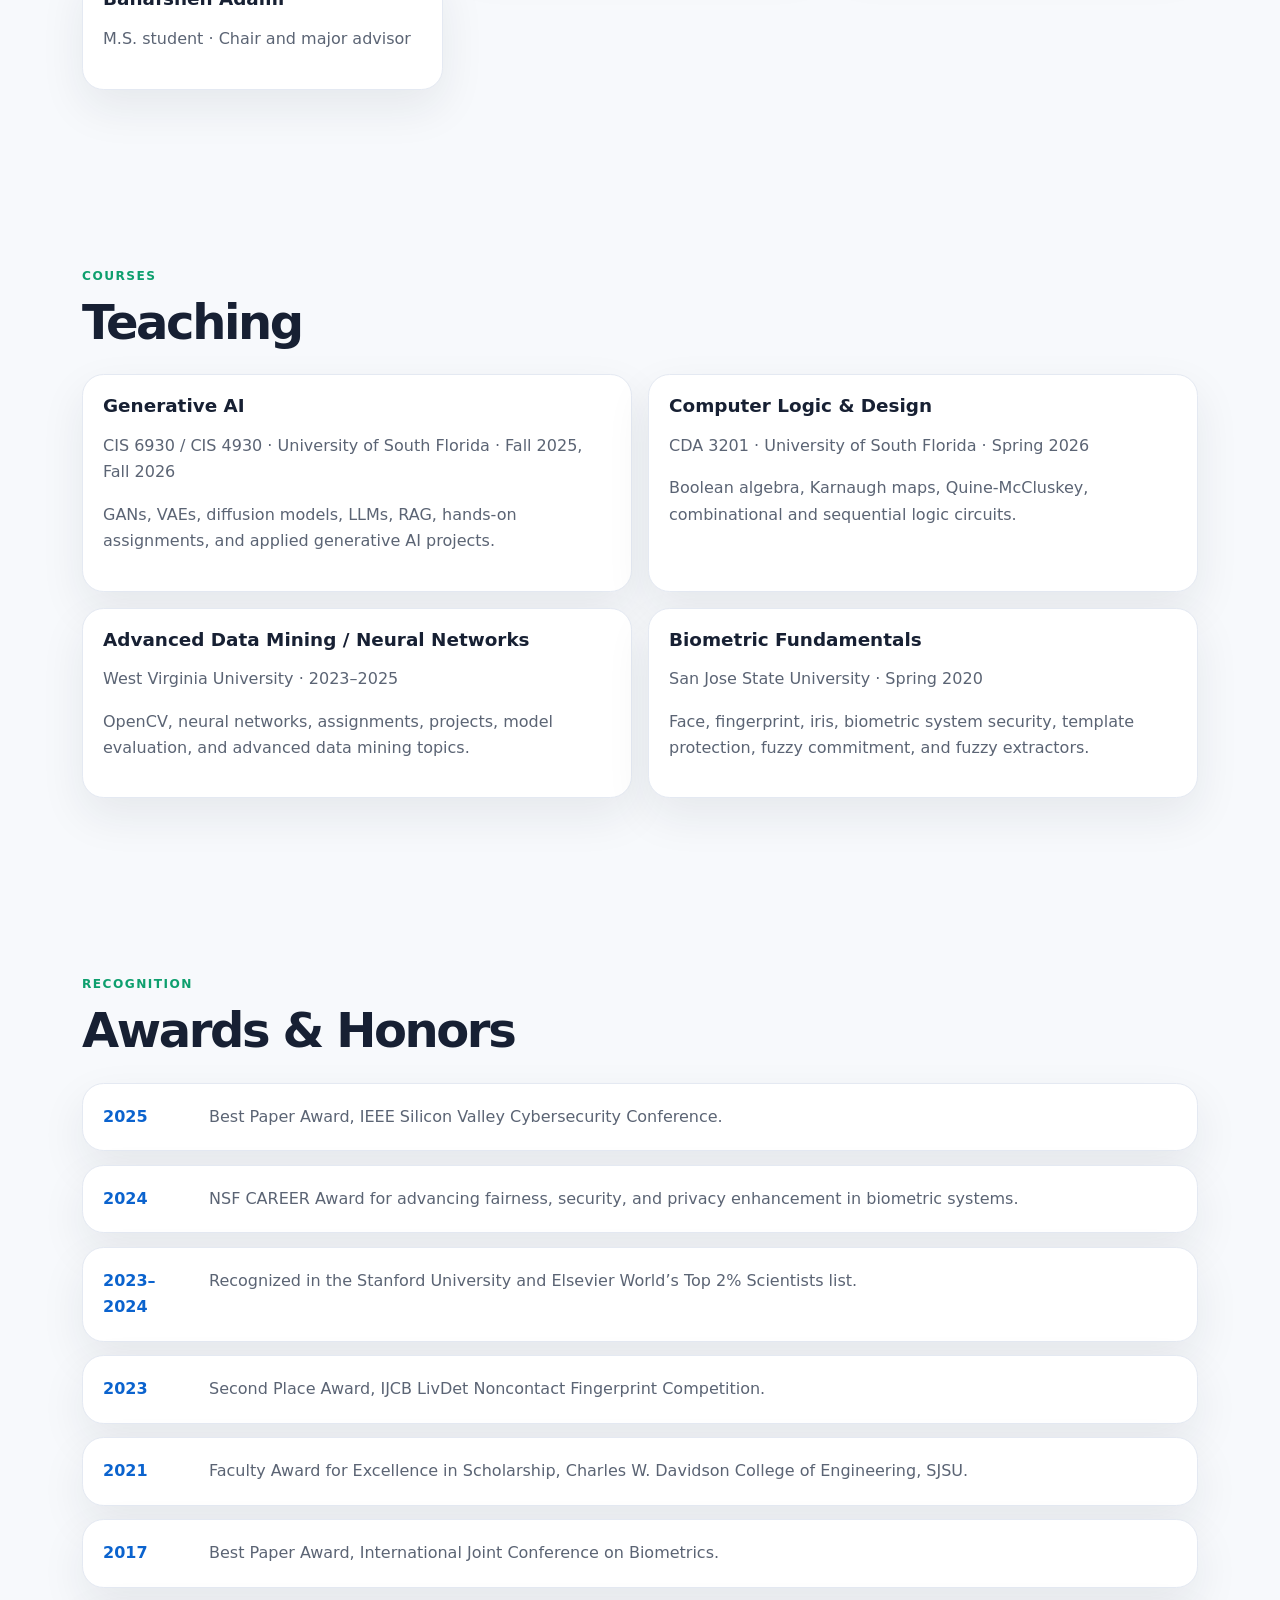
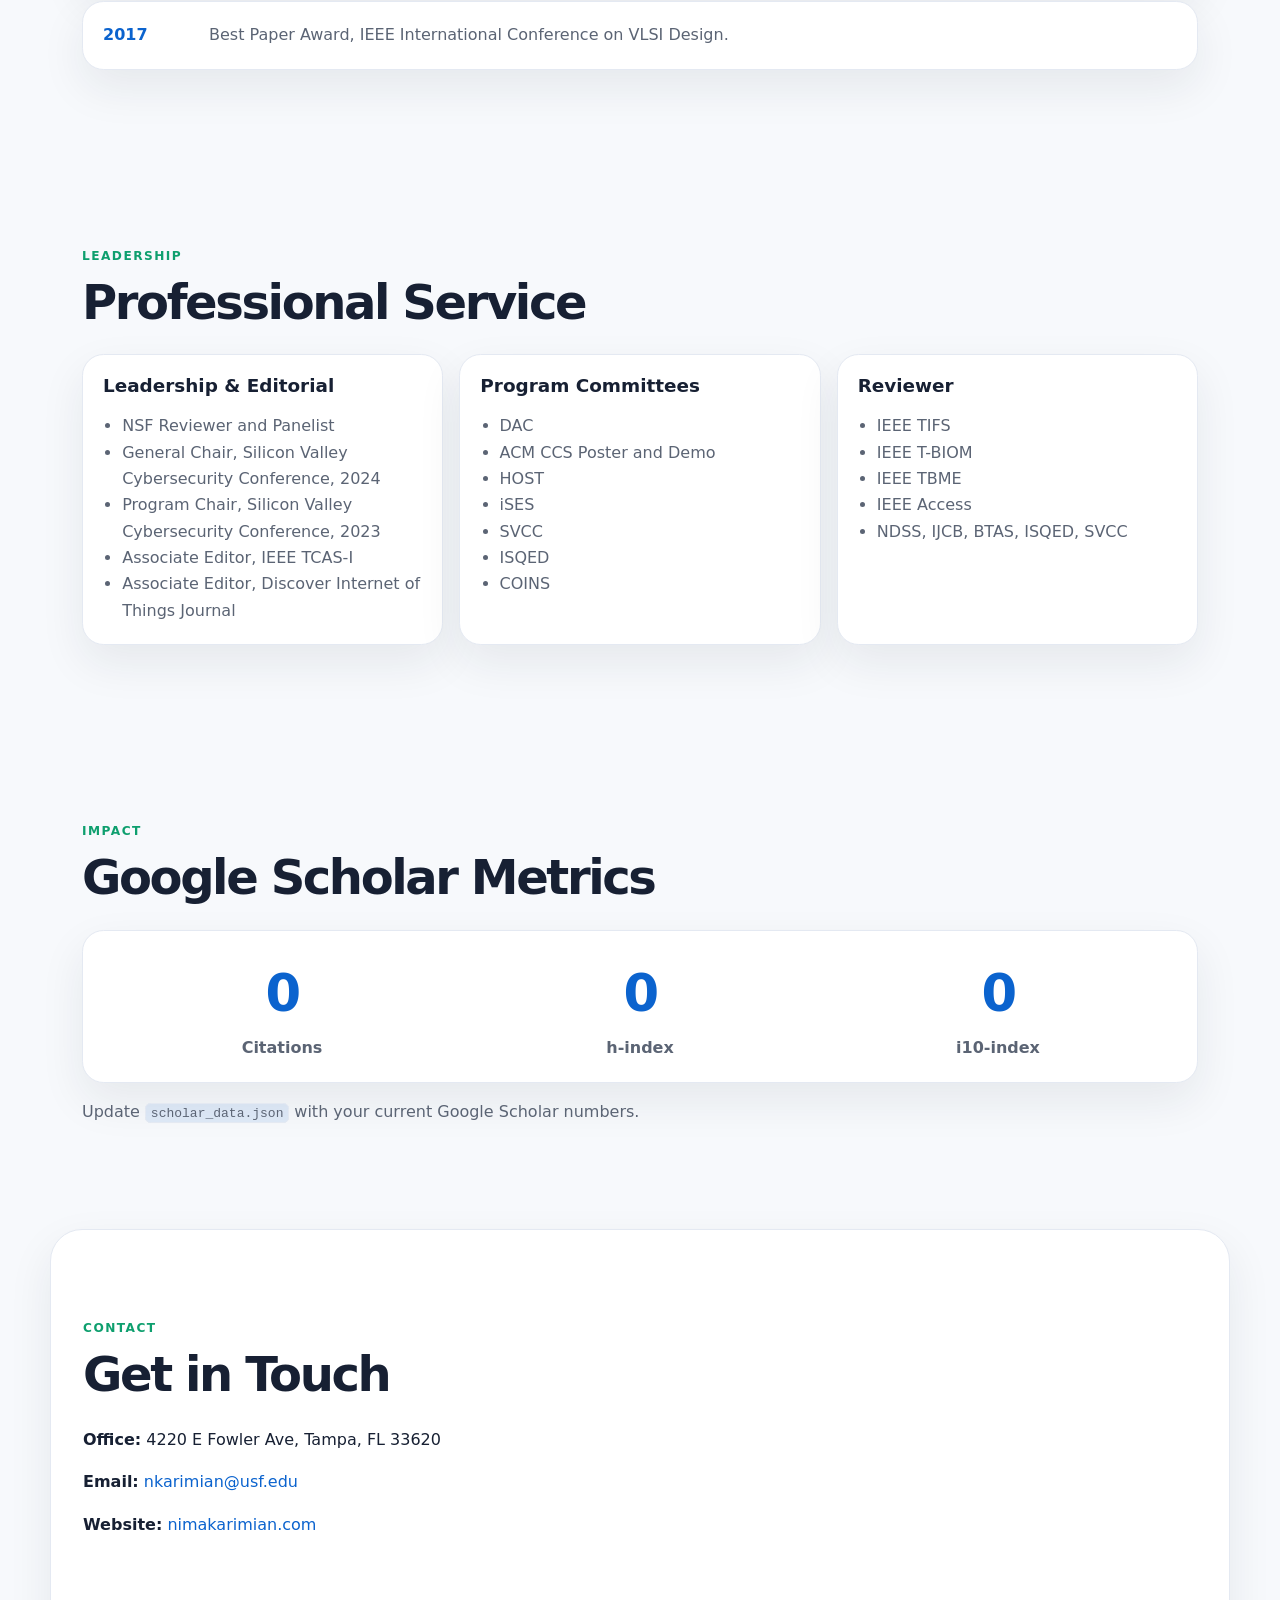
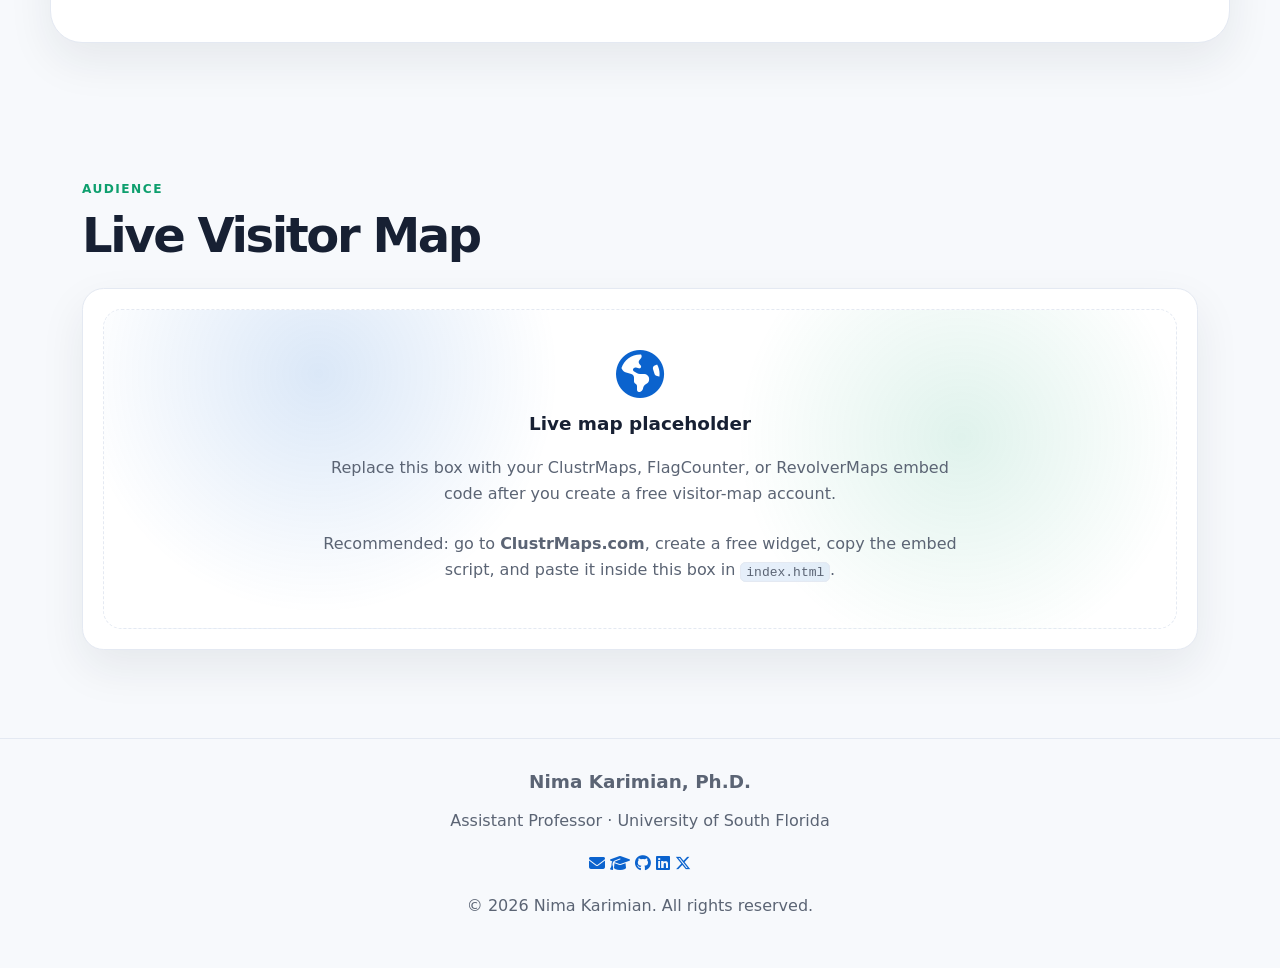
==== commit 68a7a3d8: "Add files via upload" ====
--- a/nima_karimian_modern_website_with_visit_map/index.html
+++ b/nima_karimian_modern_website_with_visit_map/index.html
@@ -16,11 +16,10 @@
     <nav class="nav">
       <a href="#news">News</a>
       <a href="#publications">Publications</a>
-      <a href="#projects">Projects</a>
       <a href="#students">Students</a>
       <a href="#teaching">Teaching</a>
+      <a href="#awards">Awards</a>
       <a href="#service">Service</a>
-      <a href="#visitors">Visitors</a>
       <a href="#contact">Contact</a>
       <button id="themeToggle" class="theme-toggle" aria-label="Toggle dark mode">
         <i class="fa-solid fa-moon"></i>
@@ -42,21 +41,18 @@
           for real-world deployment across biometric authentication, generative AI, hardware security, and medical sensing.
         </p>
         <div class="hero-actions">
-            <a class="button primary" href="assets/Curriculum%20Vitae-Nima.pdf" target="_blank">
-                <i class="fa-solid fa-file-pdf"></i> CV
-            </a>
-        
-            <a class="button" href="#publications">
-                <i class="fa-solid fa-book"></i> Publications
-            </a>
-        
-            <a class="button" href="#projects">
-                <i class="fa-solid fa-flask"></i> Projects
-            </a>
-        
-            <a class="button" href="mailto:nkarimian@usf.edu">
-                <i class="fa-solid fa-envelope"></i> Email
-            </a>
+          <a class="button primary" href="assets/Curriculum%20Vitae-Nima.pdf" target="_blank">
+            <i class="fa-solid fa-file-pdf"></i> CV
+          </a>
+          <a class="button" href="https://scholar.google.com/citations?user=g5M7N9UAAAAJ&hl=en" target="_blank" rel="noopener">
+            <i class="fa-solid fa-graduation-cap"></i> Google Scholar
+          </a>
+          <a class="button" href="#publications">
+            <i class="fa-solid fa-book-open"></i> Publications
+          </a>
+          <a class="button" href="#contact">
+            <i class="fa-solid fa-envelope"></i> Contact
+          </a>
         </div>
         <div class="socials">
           <a href="mailto:nkarimian@usf.edu" aria-label="Email" title="Email"><i class="fa-solid fa-envelope"></i></a>
@@ -69,11 +65,12 @@
       <div class="hero-card">
         <img src="assets/profile-photo.jpg" alt="Nima Karimian" class="profile-img" />
         <div class="quick-card">
-          <strong>Research Areas</strong>
-          <span>Trustworthy AI · ML Security · Biometrics · Cybersecurity · Computer Vision · AI in Healthcare</span>
+          <strong>Research Interests</strong>
+          <span>Trustworthy AI · AI Security · Multimodal Learning · AI for Healthcare · Biometrics · Computer Vision · Cybersecurity · Hardware Security</span>
         </div>
         <div class="metrics-grid">
-          <div><b>$1.2M+</b><span>External Funding</span></div>
+          <div><b>$1.2M+</b><span>Research Funding</span></div>
+          <div><b>50+</b><span>Publications</span></div>
           <div><b>NSF CAREER</b><span>2024 Awardee</span></div>
           <div><b>Top 2%</b><span>Scientists List</span></div>
         </div>
@@ -104,39 +101,53 @@
 
     <section id="research" class="section">
       <div class="section-heading">
-        <p class="eyebrow">Research Vision</p>
+        <p class="eyebrow">Research Interests</p>
         <h2>Research</h2>
+        <p>
+          My research focuses on developing secure, trustworthy, and privacy-preserving artificial intelligence
+          systems that bridge machine learning, biometrics, cybersecurity, healthcare, and computer architecture.
+        </p>
       </div>
       <div class="cards three">
         <article class="card">
           <i class="fa-solid fa-shield-halved"></i>
-          <h3>Trustworthy AI & ML Security</h3>
-          <p>Robust learning, adversarial ML, generative-AI security, deepfake detection, LLM trustworthiness, and secure AI deployment.</p>
+          <h3>Trustworthy AI & AI Security</h3>
+          <p>Robust and reliable AI systems, adversarial machine learning, generative AI security, LLM safety, deepfake detection, model robustness, and privacy-preserving learning.</p>
+        </article>
+        <article class="card">
+          <i class="fa-solid fa-layer-group"></i>
+          <h3>Multimodal Learning</h3>
+          <p>Foundation models and multimodal learning integrating vision, language, audio, physiological signals, and sensor data for intelligent and secure decision making.</p>
+        </article>
+        <article class="card">
+          <i class="fa-solid fa-heart-pulse"></i>
+          <h3>AI in Healthcare</h3>
+          <p>AI-powered medical diagnosis, digital biomarkers, ECG and physiological signal analysis, remote health monitoring, and personalized healthcare.</p>
         </article>
         <article class="card">
           <i class="fa-solid fa-fingerprint"></i>
           <h3>Biometrics & Privacy</h3>
-          <p>Face, fingerprint, ECG, PPG, anti-spoofing, liveness detection, cancelable biometrics, biometric template protection, and fairness.</p>
+          <p>Face, fingerprint, ECG, PPG, liveness detection, anti-spoofing, biometric template protection, cancelable biometrics, and fairness-aware recognition.</p>
+        </article>
+        <article class="card">
+          <i class="fa-solid fa-user-secret"></i>
+          <h3>Cybersecurity & Privacy</h3>
+          <p>Authentication, identity management, privacy-preserving machine learning, secure IoT systems, cryptographic key generation, and cyber-physical security.</p>
         </article>
         <article class="card">
           <i class="fa-solid fa-microchip"></i>
-          <h3>Cyber-Physical & Hardware Security</h3>
-          <p>Side-channel analysis, hardware authentication, PUFs, IoT security, GPU robustness, and secure computing for resource-constrained systems.</p>
-        </article>
-        </article>
-        <article class="card">
-          <i class="fa-solid fa-microchip"></i>
-          <h3>Cyber-Physical & Hardware Security</h3>
-          <p>AI-powered medical diagnosis, digital biomarkers, ECG and physiological signal analysis, Foundation models and multimodal learning integrating vision.</p>
+          <h3>Hardware Security</h3>
+          <p>Side-channel attacks, PUFs, secure hardware design, GPU robustness, hardware-assisted AI security, and trusted computing architectures.</p>
         </article>
       </div>
     </section>
 
     <section id="publications" class="section">
       <div class="section-heading">
-        <p class="eyebrow">Selected Work</p>
+        <p class="eyebrow">Recent Publications</p>
         <h2>Publications</h2>
       </div>
+      <input id="pubSearch" class="pub-search" type="search" placeholder="Search publications..." aria-label="Search publications" />
       <div class="filters" aria-label="Publication filters">
         <button class="filter active" data-filter="all">All</button>
         <button class="filter" data-filter="2026">2026</button>
@@ -218,35 +229,6 @@
       </div>
     </section>
 
-    <section id="projects" class="section">
-      <div class="section-heading">
-        <p class="eyebrow">Funded Research</p>
-        <h2>Projects</h2>
-      </div>
-      <div class="cards two">
-        <article class="card project">
-          <span>NSF CAREER · 2024–2029</span>
-          <h3>Advancing Fairness in Biometric Systems</h3>
-          <p>Security and privacy enhancement for biometric systems, with emphasis on fairness-aware and trustworthy biometric recognition.</p>
-        </article>
-        <article class="card project">
-          <span>NSF CCF · 2021–2024</span>
-          <h3>Robust Deep Learning Computing on GPUs</h3>
-          <p>Collaborative research on robustness and security of deep learning computation on GPU platforms.</p>
-        </article>
-        <article class="card project">
-          <span>Pangiam Corp. · 2023–2026</span>
-          <h3>Inspection of X-ray Cargo Containers Using Machine Learning</h3>
-          <p>Machine-learning methods for anomaly detection and automated inspection in cargo security.</p>
-        </article>
-        <article class="card project">
-          <span>NSF CITeR · 2025–2026</span>
-          <h3>Robust Deepfake Audio Detection and Tamper Analysis</h3>
-          <p>A multi-layered framework for spoofed speech and deepfake audio detection in collaboration with Clarkson University.</p>
-        </article>
-      </div>
-    </section>
-
     <section id="students" class="section">
       <div class="section-heading">
         <p class="eyebrow">Mentorship</p>
@@ -290,6 +272,22 @@
           <p>San Jose State University · Spring 2020</p>
           <p>Face, fingerprint, iris, biometric system security, template protection, fuzzy commitment, and fuzzy extractors.</p>
         </article>
+      </div>
+    </section>
+
+    <section id="awards" class="section">
+      <div class="section-heading">
+        <p class="eyebrow">Recognition</p>
+        <h2>Awards & Honors</h2>
+      </div>
+      <div class="timeline">
+        <article><time>2025</time><p>Best Paper Award, IEEE Silicon Valley Cybersecurity Conference.</p></article>
+        <article><time>2024</time><p>NSF CAREER Award for advancing fairness, security, and privacy enhancement in biometric systems.</p></article>
+        <article><time>2023–2024</time><p>Recognized in the Stanford University and Elsevier World’s Top 2% Scientists list.</p></article>
+        <article><time>2023</time><p>Second Place Award, IJCB LivDet Noncontact Fingerprint Competition.</p></article>
+        <article><time>2021</time><p>Faculty Award for Excellence in Scholarship, Charles W. Davidson College of Engineering, SJSU.</p></article>
+        <article><time>2017</time><p>Best Paper Award, International Joint Conference on Biometrics.</p></article>
+        <article><time>2017</time><p>Best Paper Award, IEEE International Conference on VLSI Design.</p></article>
       </div>
     </section>
 
@@ -346,6 +344,16 @@
       </div>
       <p class="note">Update <code>scholar_data.json</code> with your current Google Scholar numbers.</p>
     </section>
+<section id="contact" class="section contact">
+      <div class="section-heading">
+        <p class="eyebrow">Contact</p>
+        <h2>Get in Touch</h2>
+      </div>
+      <p><strong>Office:</strong> 4220 E Fowler Ave, Tampa, FL 33620</p>
+      <p><strong>Email:</strong> <a href="mailto:nkarimian@usf.edu">nkarimian@usf.edu</a></p>
+      <p><strong>Website:</strong> <a href="http://nimakarimian.com/" target="_blank" rel="noopener">nimakarimian.com</a></p>
+    </section>
+
 
 
     <section id="visitors" class="section">
@@ -367,21 +375,22 @@
       </div>
     </section>
 
-    <section id="contact" class="section contact">
-      <div class="section-heading">
-        <p class="eyebrow">Contact</p>
-        <h2>Get in Touch</h2>
-      </div>
-      <p><strong>Office:</strong> 4220 E Fowler Ave, Tampa, FL 33620</p>
-      <p><strong>Email:</strong> <a href="mailto:nkarimian@usf.edu">nkarimian@usf.edu</a></p>
-      <p><strong>Website:</strong> <a href="http://nimakarimian.com/" target="_blank" rel="noopener">nimakarimian.com</a></p>
-    </section>
+    
   </main>
 
   <footer>
-    <p>© <span id="year"></span> Nima Karimian. Built as a responsive academic website.</p>
+    <h3>Nima Karimian, Ph.D.</h3>
+    <p>Assistant Professor · University of South Florida</p>
+    <div class="footer-socials">
+      <a href="mailto:nkarimian@usf.edu" title="Email"><i class="fa-solid fa-envelope"></i></a>
+      <a href="https://scholar.google.com/citations?user=g5M7N9UAAAAJ&hl=en" target="_blank" rel="noopener" title="Google Scholar"><i class="fa-solid fa-graduation-cap"></i></a>
+      <a href="https://github.com/karimiannima/" target="_blank" rel="noopener" title="GitHub"><i class="fa-brands fa-github"></i></a>
+      <a href="https://www.linkedin.com/in/nima-karimian-2966ba53/" target="_blank" rel="noopener" title="LinkedIn"><i class="fa-brands fa-linkedin"></i></a>
+      <a href="https://x.com/" target="_blank" rel="noopener" title="X / Twitter"><i class="fa-brands fa-x-twitter"></i></a>
+    </div>
+    <p>© <span id="year"></span> Nima Karimian. All rights reserved.</p>
   </footer>
 
   <script src="script.js"></script>
 </body>
-</html>
+</html>
